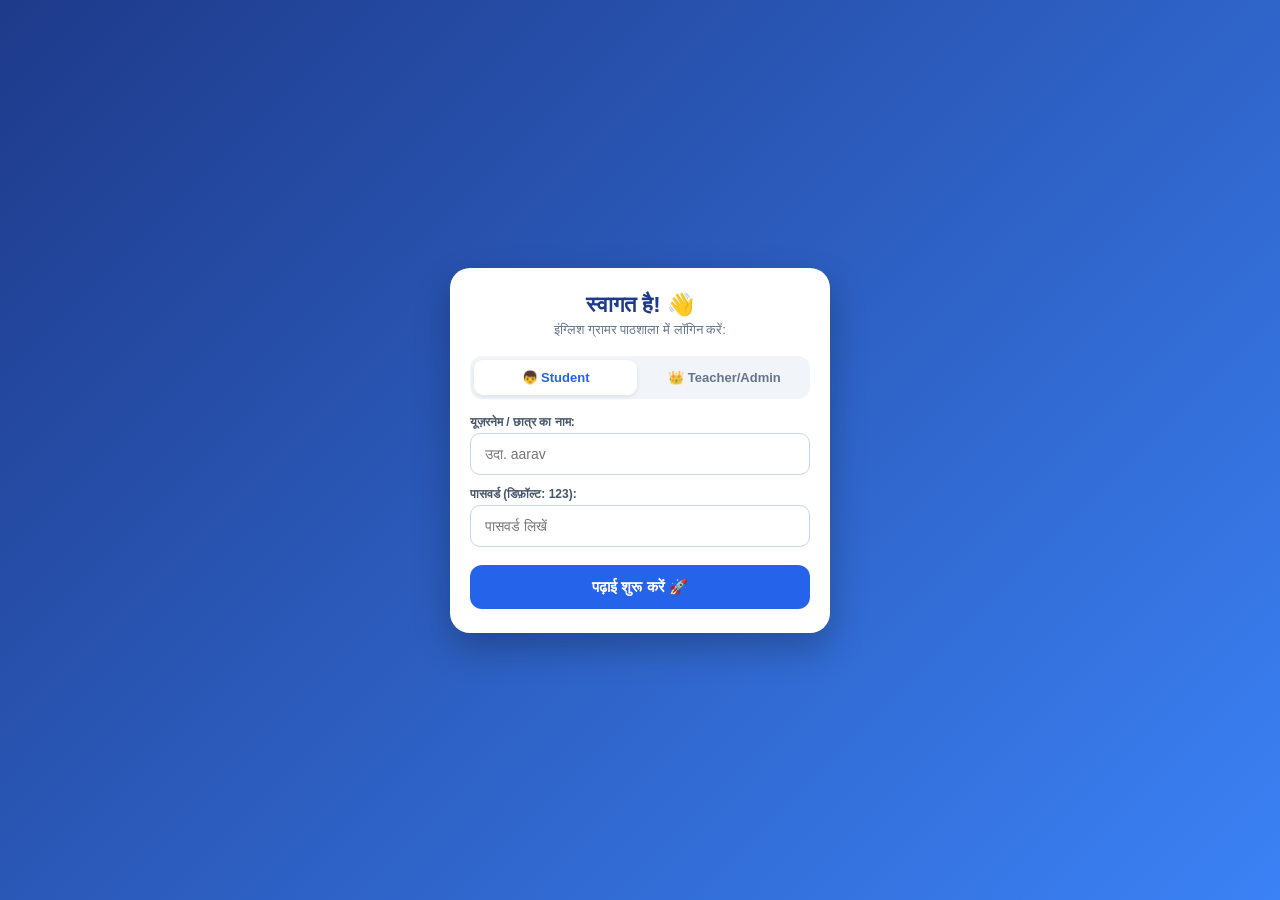
==== index.html @ 5d6d492b "Arham App" ====
<!DOCTYPE html>
<html lang="hi">
<head>
<meta charset="UTF-8">
<meta name="viewport" content="width=device-width, initial-scale=1.0, maximum-scale=1.0, user-scalable=no">
<title>Kids English Grammar Learning App</title>
<style>
  :root {
    --primary: #2563EB;
    --primary-light: #EFF6FF;
    --accent: #F59E0B;
    --success: #10B981;
    --danger: #EF4444;
    --purple: #7C3AED;
    --bg: #F8FAFC;
    --card: #FFFFFF;
    --text: #0F172A;
    --text-muted: #64748B;
  }

  * {
    box-sizing: border-box;
    margin: 0;
    padding: 0;
    -webkit-tap-highlight-color: transparent;
    font-family: -apple-system, BlinkMacSystemFont, "Segoe UI", Roboto, "Helvetica Neue", Arial, sans-serif;
  }

  body {
    background: var(--bg);
    color: var(--text);
    min-height: 100vh;
  }

  /* FULL-SCREEN ISOLATED LOGIN VIEW */
  #login-screen {
    position: fixed;
    top: 0; left: 0; width: 100%; height: 100%;
    background: linear-gradient(135deg, #1E3A8A, #3B82F6);
    display: flex;
    align-items: center;
    justify-content: center;
    padding: 16px;
    z-index: 9999;
  }
  .login-card {
    background: #FFFFFF;
    width: 100%;
    max-width: 380px;
    border-radius: 20px;
    padding: 24px 20px;
    box-shadow: 0 15px 35px rgba(0,0,0,0.25);
    text-align: center;
  }
  .login-card h2 { font-size: 22px; color: #1E3A8A; margin-bottom: 4px; font-weight: 800; }
  .login-card p { font-size: 13px; color: var(--text-muted); margin-bottom: 18px; }

  .role-toggle {
    display: flex;
    gap: 6px;
    background: #F1F5F9;
    padding: 4px;
    border-radius: 12px;
    margin-bottom: 16px;
  }
  .role-btn {
    flex: 1;
    border: none;
    padding: 10px;
    border-radius: 9px;
    font-weight: 700;
    font-size: 13px;
    cursor: pointer;
    background: transparent;
    color: #64748B;
  }
  .role-btn.active {
    background: #FFFFFF;
    color: var(--primary);
    box-shadow: 0 2px 5px rgba(0,0,0,0.08);
  }

  .field-group { text-align: left; margin-bottom: 12px; }
  .field-group label { font-size: 12px; font-weight: 700; color: #475569; display: block; margin-bottom: 4px; }
  .field-input {
    width: 100%;
    padding: 12px 14px;
    border: 1.5px solid #CBD5E1;
    border-radius: 10px;
    font-size: 14px;
    outline: none;
  }
  .field-input:focus { border-color: var(--primary); }

  .btn-submit-login {
    width: 100%;
    padding: 13px;
    border: none;
    background: var(--primary);
    color: white;
    font-weight: 800;
    font-size: 15px;
    border-radius: 12px;
    cursor: pointer;
    margin-top: 6px;
  }

  /* MAIN APP CONTENT (Hidden Until Authenticated) */
  #main-app {
    display: none;
    padding: 12px;
    padding-bottom: 90px;
  }

  .container { max-width: 600px; margin: 0 auto; }

  /* Top User Bar */
  .user-bar {
    display: flex;
    justify-content: space-between;
    align-items: center;
    background: #FFFFFF;
    padding: 10px 14px;
    border-radius: 14px;
    margin-bottom: 12px;
    box-shadow: 0 1px 4px rgba(0,0,0,0.05);
  }
  .user-badge {
    padding: 4px 10px;
    border-radius: 20px;
    font-size: 12px;
    font-weight: 800;
  }
  .badge-student { background: #E0E7FF; color: #3730A3; }
  .badge-admin { background: #FEF3C7; color: #92400E; }
  .btn-logout {
    background: #FEE2E2;
    color: #991B1B;
    border: none;
    padding: 6px 12px;
    border-radius: 8px;
    font-size: 12px;
    font-weight: 700;
    cursor: pointer;
  }

  header {
    text-align: center;
    padding: 14px 10px;
    background: #FFFFFF;
    border-radius: 16px;
    box-shadow: 0 2px 8px rgba(0,0,0,0.04);
    margin-bottom: 12px;
  }
  header h1 { font-size: 20px; color: #1E3A8A; font-weight: 800; }
  header p { font-size: 13px; color: var(--text-muted); margin-top: 3px; }

  #status-bar {
    background: #DCFCE7;
    color: #166534;
    border: 1px solid #86EFAC;
    padding: 10px 14px;
    border-radius: 12px;
    font-size: 13px;
    text-align: center;
    font-weight: 700;
    margin-bottom: 12px;
  }

  /* Admin Exclusive Management Box */
  #admin-panel {
    display: none;
    background: #EDE9FE;
    border: 2px dashed #8B5CF6;
    border-radius: 14px;
    padding: 14px;
    margin-bottom: 15px;
  }
  .admin-title { font-size: 13px; font-weight: 800; color: #5B21B6; margin-bottom: 8px; }
  .admin-actions { display: flex; gap: 8px; flex-wrap: wrap; margin-bottom: 12px; }
  .btn-sync {
    background: var(--purple);
    color: white;
    border: none;
    border-radius: 10px;
    padding: 8px 12px;
    font-size: 12px;
    font-weight: 700;
    cursor: pointer;
  }
  .add-student-box {
    background: #FFFFFF;
    padding: 10px;
    border-radius: 10px;
    display: flex;
    gap: 6px;
  }
  .add-student-box input {
    flex: 1;
    padding: 8px;
    border: 1px solid #CBD5E1;
    border-radius: 8px;
    font-size: 13px;
  }
  .add-student-box button {
    background: var(--success);
    color: white;
    border: none;
    padding: 8px 12px;
    border-radius: 8px;
    font-weight: 700;
    font-size: 12px;
    cursor: pointer;
  }

  /* Category Slider Tabs */
  .tabs-wrapper {
    overflow-x: auto;
    white-space: nowrap;
    margin-bottom: 14px;
    padding-bottom: 4px;
    -webkit-overflow-scrolling: touch;
    scrollbar-width: none;
  }
  .tabs-wrapper::-webkit-scrollbar { display: none; }
  .tabs { display: inline-flex; gap: 8px; }
  .tab-btn {
    background: #E2E8F0;
    border: none;
    padding: 10px 18px;
    border-radius: 25px;
    font-size: 13px;
    font-weight: 700;
    color: #475569;
    cursor: pointer;
  }
  .tab-btn.active {
    background: var(--primary);
    color: #FFFFFF;
    box-shadow: 0 3px 8px rgba(37,99,235,0.25);
  }

  .content-section { display: none; }
  .content-section.active { display: block; }

  /* Question Cards */
  .card {
    background: var(--card);
    border-radius: 16px;
    padding: 16px;
    margin-bottom: 14px;
    box-shadow: 0 2px 8px rgba(0,0,0,0.04);
    border: 1px solid #E2E8F0;
    border-left: 6px solid var(--primary);
  }
  .card.concept { border-left-color: var(--accent); }
  .card.magic { border-left-color: var(--success); }

  .q-badge {
    display: inline-block;
    font-size: 11px;
    font-weight: 800;
    text-transform: uppercase;
    color: var(--primary);
    background: var(--primary-light);
    padding: 3px 8px;
    border-radius: 6px;
    margin-bottom: 8px;
  }
  .sentence {
    font-size: 17px;
    font-weight: 700;
    color: #0F172A;
    line-height: 1.4;
    margin-bottom: 6px;
  }
  .hindi-meaning {
    font-size: 14px;
    color: #059669;
    font-weight: 700;
    background: #ECFDF5;
    padding: 6px 10px;
    border-radius: 8px;
    margin-bottom: 12px;
    display: inline-block;
    width: 100%;
  }

  /* Big Touch Option Buttons */
  .opts {
    display: grid;
    grid-template-columns: repeat(auto-fit, minmax(110px, 1fr));
    gap: 8px;
    margin-bottom: 14px;
  }
  .opt-btn {
    border: 2px solid #CBD5E1;
    background: #F8FAFC;
    padding: 12px 10px;
    border-radius: 12px;
    font-weight: 700;
    font-size: 14px;
    color: #1E293B;
    text-align: center;
    cursor: pointer;
  }
  .opt-btn.correct { background: var(--success) !important; color: white !important; border-color: var(--success) !important; }
  .opt-btn.wrong { background: var(--danger) !important; color: white !important; border-color: var(--danger) !important; }

  /* Audio Action Buttons */
  .action-row {
    display: flex;
    flex-wrap: wrap;
    gap: 8px;
    align-items: center;
  }
  .btn-touch {
    flex: 1 1 calc(50% - 4px);
    border: none;
    padding: 12px 10px;
    border-radius: 12px;
    font-size: 13px;
    font-weight: 700;
    display: flex;
    align-items: center;
    justify-content: center;
    gap: 6px;
    cursor: pointer;
  }
  .btn-ai { background: #EEF2FF; color: #3730A3; }
  .btn-parent {
    background: #FAF5FF;
    color: #6B21A8;
    border: 1.5px solid #D8B4FE;
    display: none;
  }
  .btn-why {
    background: #FFFBEB;
    color: #92400E;
    border: 1px solid #FDE68A;
    flex-basis: 100%;
  }

  /* Admin-Only Record Buttons */
  .btn-rec {
    display: none;
    background: #FEE2E2;
    color: #991B1B;
    border: 1px solid #FCA5A5;
    flex-basis: 100%;
    padding: 10px;
    margin-top: 6px;
    border-radius: 10px;
    font-weight: 700;
    font-size: 12px;
    cursor: pointer;
  }
  .btn-rec.recording { background: #DC2626; color: white; animation: pulse 1s infinite; }

  @keyframes pulse {
    0% { transform: scale(1); }
    50% { transform: scale(1.02); }
    100% { transform: scale(1); }
  }

  .explain-box {
    display: none;
    background: #FFFBEB;
    border: 1px solid #FCD34D;
    padding: 12px;
    border-radius: 10px;
    font-size: 13px;
    color: #78350F;
    margin-top: 10px;
    line-height: 1.5;
  }
</style>
</head>
<body onclick="unlockAudioOnce()">

<!-- 1. FULLY ISOLATED LOGIN VIEW -->
<div id="login-screen">
  <div class="login-card">
    <h2>स्वागत है! 👋</h2>
    <p>इंग्लिश ग्रामर पाठशाला में लॉगिन करें:</p>

    <div class="role-toggle">
      <button class="role-btn active" id="tab-student" onclick="setLoginTab('student')">👦 Student</button>
      <button class="role-btn" id="tab-admin" onclick="setLoginTab('admin')">👑 Teacher/Admin</button>
    </div>

    <!-- Student Login -->
    <div id="student-login-box">
      <div class="field-group">
        <label>यूज़रनेम / छात्र का नाम:</label>
        <input type="text" id="stu-username" class="field-input" placeholder="उदा. aarav">
      </div>
      <div class="field-group">
        <label>पासवर्ड (डिफ़ॉल्ट: 123):</label>
        <input type="password" id="stu-pass" class="field-input" placeholder="पासवर्ड लिखें">
      </div>
      <button class="btn-submit-login" onclick="loginStudent()">पढ़ाई शुरू करें 🚀</button>
    </div>

    <!-- Admin Login -->
    <div id="admin-login-box" style="display:none;">
      <div class="field-group">
        <label>Admin Security PIN:</label>
        <input type="password" id="admin-pin" class="field-input" placeholder="PIN दर्ज करें (डिफ़ॉल्ट: 1234)">
      </div>
      <button class="btn-submit-login" style="background:var(--purple);" onclick="loginAdmin()">Admin Login 🔓</button>
    </div>
  </div>
</div>

<!-- 2. MAIN APP CONTENT -->
<div id="main-app">
  <div class="container">

    <div class="user-bar">
      <div>
        <span id="role-badge" class="user-badge badge-student">Student</span>
        <span id="display-username" style="font-weight:700;margin-left:6px;">आरव</span>
      </div>
      <button class="btn-logout" onclick="logout()">🚪 Logout</button>
    </div>

    <header>
      <h1>🎓 इंग्लिश ग्रामर पाठशाला 🎓</h1>
      <p>सुनो, समझो और खेल-खेल में सीखो!</p>
    </header>

    <div id="status-bar">🔊 आवाज़ रेडी है! किसी भी बटन पर टैप करें।</div>

    <!-- Admin Tools (Hidden from Students) -->
    <div id="admin-panel">
      <div class="admin-title">⚙️ Admin Controls (वॉइस और छात्र मैनेजमेंट)</div>
      <div class="admin-actions">
        <button class="btn-sync" onclick="exportVoices()">📥 Download All Voices</button>
        <button class="btn-sync" onclick="document.getElementById('file-input').click()">📤 Upload Voices File</button>
        <input type="file" id="file-input" style="display:none" accept=".json" onchange="importVoices(event)">
      </div>
      <div style="font-size:12px;font-weight:700;color:#5B21B6;margin-bottom:6px;">➕ नया छात्र जोड़ें (Default Password: 123):</div>
      <div class="add-student-box">
        <input type="text" id="new-stu-name" placeholder="छात्र का नाम लिखें">
        <button onclick="addNewStudent()">Add Student</button>
      </div>
    </div>

    <!-- Slider Tabs -->
    <div class="tabs-wrapper">
      <div class="tabs">
        <button class="tab-btn active" onclick="openTab(0)">🌟 Understanding</button>
        <button class="tab-btn" onclick="openTab(1)">Exercise A</button>
        <button class="tab-btn" onclick="openTab(2)">Exercise B</button>
        <button class="tab-btn" onclick="openTab(3)">Exercise C</button>
        <button class="tab-btn" onclick="openTab(4)">Exercise D</button>
      </div>
    </div>

    <!-- UNDERSTANDING TAB -->
    <div id="tab-0" class="content-section active">
      <div class="card concept" id="card-und_verb">
        <div class="q-badge">नियम 1</div>
        <div class="sentence">Verb (क्रिया) क्या होता है?</div>
        <div class="hindi-meaning">👉 काम वाले शब्द = Verb</div>
        <p style="font-size:14px;color:#334155;line-height:1.5;margin-bottom:12px;">
          Verb का मतलब होता है कोई भी <b>काम</b>! जैसे खेलना (Play), खाना (Eat), सोना (Sleep), नाचना (Dance)। जब भी कोई वाक्य आए, तो पूछो: <i>यहाँ क्या काम हो रहा है?</i> वही Verb है।
        </p>
        <div class="action-row">
          <button class="btn-touch btn-ai" onclick="sayText('Verb का मतलब होता है कोई भी काम! जैसे खेलना, खाना, सोना, नाचना। जब भी कोई वाक्य आए तो पूछो यहाँ क्या काम हो रहा है, वही Verb है!')">🔊 AI आवाज़ सुनो</button>
          <button class="btn-touch btn-parent" id="play-und_verb" onclick="playCustomAudio('und_verb')">▶️ माता-पिता की आवाज़</button>
          <button class="btn-rec" onclick="toggleRecord('und_verb', this)">🔴 Record अपनी आवाज़</button>
        </div>
      </div>

      <div class="card concept" id="card-und_tense">
        <div class="q-badge">नियम 2</div>
        <div class="sentence">Tense (समय की 3 घड़ियाँ)</div>
        <div class="hindi-meaning">👉 Past, Future, Present</div>
        <p style="font-size:14px;color:#334155;line-height:1.5;margin-bottom:12px;">
          <b>1. Past:</b> जो काम खत्म हो चुका।<br>
          <b>2. Future:</b> जो काम हम आगे करेंगे।<br>
          <b>3. Present:</b> जो काम हम आज या रोज़ करते हैं।
        </p>
        <div class="action-row">
          <button class="btn-touch btn-ai" onclick="sayText('दिनभर हम जो भी काम करते हैं वह तीन समय में होता है। पहला पास्ट जो हो चुका, दूसरा फ्यूचर जो आगे होगा, और तीसरा प्रेजेंट जो आज हो रहा है!')">🔊 AI आवाज़ सुनो</button>
          <button class="btn-touch btn-parent" id="play-und_tense" onclick="playCustomAudio('und_tense')">▶️ माता-पिता की आवाज़</button>
          <button class="btn-rec" onclick="toggleRecord('und_tense', this)">🔴 Record अपनी आवाज़</button>
        </div>
      </div>

      <div class="card magic" id="card-und_magic">
        <div class="q-badge" style="background:#D1FAE5;color:#047857;">जादुई फॉर्मूला</div>
        <div class="sentence">⭐ 99% वाला जादुई नियम</div>
        <div class="hindi-meaning">👉 परीक्षा में पहचानने का सीक्रेट</div>
        <p style="font-size:14px;color:#334155;line-height:1.5;margin-bottom:12px;">
          👉 <b>Will दिखा?</b> तो पक्का <b>Future</b> है!<br>
          👉 <b>-ed दिखा?</b> तो पक्का <b>Past</b> है!<br>
          👉 <b>Will भी नहीं, -ed भी नहीं?</b> तो <b>99% Present</b> है!
        </p>
        <div class="action-row">
          <button class="btn-touch btn-ai" onclick="sayText('जादुई फॉर्मूला याद रखो। अगर वाक्य में विल दिखा तो फ्यूचर, ई डी दिखा तो पास्ट, और दोनों नहीं दिखे तो निन्यानवे परसेंट प्रेजेंट टेंस!')">🔊 AI आवाज़ सुनो</button>
          <button class="btn-touch btn-parent" id="play-und_magic" onclick="playCustomAudio('und_magic')">▶️ माता-पिता की आवाज़</button>
          <button class="btn-rec" onclick="toggleRecord('und_magic', this)">🔴 Record अपनी आवाज़</button>
        </div>
      </div>
    </div>

    <!-- EXERCISE A -->
    <div id="tab-1" class="content-section">
      <!-- Q1 -->
      <div class="card" id="card-a1" data-ans="P" data-exp="यहाँ काम boiled है। इसमें -ed लगा है, यानी दूध पहले ही उबलकर गिर गया। इसलिए यह Past Tense है।" data-spoken="द मिल्क बॉइल्ड ओवर। मतलब दूध उबलकर बाहर गिर गया।">
        <div class="q-badge">Question 1</div>
        <div class="sentence">1. The milk boiled over.</div>
        <div class="hindi-meaning">👉 हिंदी: दूध उबलकर बर्तन से बाहर गिर गया।</div>
        <div class="opts">
          <button class="opt-btn" onclick="check(this, 'Pr')">Pr</button>
          <button class="opt-btn" onclick="check(this, 'P')">P (Past)</button>
          <button class="opt-btn" onclick="check(this, 'F')">F (Future)</button>
        </div>
        <div class="action-row">
          <button class="btn-touch btn-ai" onclick="playVoice(this)">🔊 AI आवाज़</button>
          <button class="btn-touch btn-parent" id="play-a1" onclick="playCustomAudio('a1')">▶️ आवाज़ सुनो</button>
          <button class="btn-touch btn-why" onclick="toggleExp(this)">💡 Understand (कारण)</button>
          <button class="btn-rec" onclick="toggleRecord('a1', this)">🔴 Record अपनी आवाज़</button>
        </div>
        <div class="explain-box"></div>
      </div>

      <!-- Q2 -->
      <div class="card" id="card-a2" data-ans="F" data-exp="यहाँ will make लगा है। जहाँ will होता है वह हमेशा Future Tense होता है।" data-spoken="दे विल मेक अ ब्रिज हियर। मतलब वे यहाँ एक पुल बनाएंगे।">
        <div class="q-badge">Question 2</div>
        <div class="sentence">2. They will make a bridge here.</div>
        <div class="hindi-meaning">👉 हिंदी: वे यहाँ एक नया पुल बनाएंगे।</div>
        <div class="opts">
          <button class="opt-btn" onclick="check(this, 'Pr')">Pr</button>
          <button class="opt-btn" onclick="check(this, 'P')">P (Past)</button>
          <button class="opt-btn" onclick="check(this, 'F')">F (Future)</button>
        </div>
        <div class="action-row">
          <button class="btn-touch btn-ai" onclick="playVoice(this)">🔊 AI आवाज़</button>
          <button class="btn-touch btn-parent" id="play-a2" onclick="playCustomAudio('a2')">▶️ आवाज़ सुनो</button>
          <button class="btn-touch btn-why" onclick="toggleExp(this)">💡 Understand</button>
          <button class="btn-rec" onclick="toggleRecord('a2', this)">🔴 Record अपनी आवाज़</button>
        </div>
        <div class="explain-box"></div>
      </div>

      <!-- Q3 -->
      <div class="card" id="card-a3" data-ans="Pr" data-exp="यहाँ काम है watch। इसमें न तो will है और न ही -ed, इसलिए यह Present Tense है।" data-spoken="आई वॉच टेलीविज़न ओनली ऑन वीकेंड्स। मतलब मैं केवल शनिवार-रविवार को टीवी देखता हूँ।">
        <div class="q-badge">Question 3</div>
        <div class="sentence">3. I watch television only on weekends.</div>
        <div class="hindi-meaning">👉 हिंदी: मैं सिर्फ शनिवार और रविवार को टीवी देखता हूँ।</div>
        <div class="opts">
          <button class="opt-btn" onclick="check(this, 'Pr')">Pr (Present)</button>
          <button class="opt-btn" onclick="check(this, 'P')">P</button>
          <button class="opt-btn" onclick="check(this, 'F')">F</button>
        </div>
        <div class="action-row">
          <button class="btn-touch btn-ai" onclick="playVoice(this)">🔊 AI आवाज़</button>
          <button class="btn-touch btn-parent" id="play-a3" onclick="playCustomAudio('a3')">▶️ आवाज़ सुनो</button>
          <button class="btn-touch btn-why" onclick="toggleExp(this)">💡 Understand</button>
          <button class="btn-rec" onclick="toggleRecord('a3', this)">🔴 Record अपनी आवाज़</button>
        </div>
        <div class="explain-box"></div>
      </div>

      <!-- Q4 -->
      <div class="card" id="card-a4" data-ans="F" data-exp="यहाँ will visit लगा है। will का मतलब हमेशा Future Tense होता है।" data-spoken="माय ग्रैंडमदर विल विज़िट अस इन जनवरी। दादी जनवरी में मिलने आएँगी।">
        <div class="q-badge">Question 4</div>
        <div class="sentence">4. My grandmother will visit us in January.</div>
        <div class="hindi-meaning">👉 हिंदी: मेरी दादी जनवरी के महीने में हमसे मिलने आएँगी।</div>
        <div class="opts">
          <button class="opt-btn" onclick="check(this, 'Pr')">Pr</button>
          <button class="opt-btn" onclick="check(this, 'P')">P</button>
          <button class="opt-btn" onclick="check(this, 'F')">F (Future)</button>
        </div>
        <div class="action-row">
          <button class="btn-touch btn-ai" onclick="playVoice(this)">🔊 AI आवाज़</button>
          <button class="btn-touch btn-parent" id="play-a4" onclick="playCustomAudio('a4')">▶️ आवाज़ सुनो</button>
          <button class="btn-touch btn-why" onclick="toggleExp(this)">💡 Understand</button>
          <button class="btn-rec" onclick="toggleRecord('a4', this)">🔴 Record अपनी आवाज़</button>
        </div>
        <div class="explain-box"></div>
      </div>

      <!-- Q5 -->
      <div class="card" id="card-a5" data-ans="P" data-exp="started में -ed लगा है और पिछले साल की बात है। Past Tense!" data-spoken="आई स्टार्टेड माय डांस प्रैक्टिस लास्ट ईयर।">
        <div class="q-badge">Question 5</div>
        <div class="sentence">5. I started my dance practice last year.</div>
        <div class="hindi-meaning">👉 हिंदी: मैंने पिछले साल डांस की प्रैक्टिस शुरू की थी।</div>
        <div class="opts">
          <button class="opt-btn" onclick="check(this, 'Pr')">Pr</button>
          <button class="opt-btn" onclick="check(this, 'P')">P (Past)</button>
          <button class="opt-btn" onclick="check(this, 'F')">F</button>
        </div>
        <div class="action-row">
          <button class="btn-touch btn-ai" onclick="playVoice(this)">🔊 AI आवाज़</button>
          <button class="btn-touch btn-parent" id="play-a5" onclick="playCustomAudio('a5')">▶️ आवाज़ सुनो</button>
          <button class="btn-touch btn-why" onclick="toggleExp(this)">💡 Understand</button>
          <button class="btn-rec" onclick="toggleRecord('a5', this)">🔴 Record अपनी आवाज़</button>
        </div>
        <div class="explain-box"></div>
      </div>

      <!-- Q6 -->
      <div class="card" id="card-a6" data-ans="P" data-exp="called में -ed लगा है। काम पहले ही हो चुका है।" data-spoken="टॉम सॉयर कॉल्ड ऑल हिज़ फ्रेंड्स। टॉम ने दोस्तों को बुलाया।">
        <div class="q-badge">Question 6</div>
        <div class="sentence">6. Tom Sawyer called all his friends.</div>
        <div class="hindi-meaning">👉 हिंदी: टॉम सॉयर ने अपने सभी दोस्तों को आवाज़ देकर बुलाया।</div>
        <div class="opts">
          <button class="opt-btn" onclick="check(this, 'Pr')">Pr</button>
          <button class="opt-btn" onclick="check(this, 'P')">P (Past)</button>
          <button class="opt-btn" onclick="check(this, 'F')">F</button>
        </div>
        <div class="action-row">
          <button class="btn-touch btn-ai" onclick="playVoice(this)">🔊 AI आवाज़</button>
          <button class="btn-touch btn-parent" id="play-a6" onclick="playCustomAudio('a6')">▶️ आवाज़ सुनो</button>
          <button class="btn-touch btn-why" onclick="toggleExp(this)">💡 Understand</button>
          <button class="btn-rec" onclick="toggleRecord('a6', this)">🔴 Record अपनी आवाज़</button>
        </div>
        <div class="explain-box"></div>
      </div>

      <!-- Q7 -->
      <div class="card" id="card-a7" data-ans="P" data-exp="freeze का Past रूप froze होता है। नदी पहले जमी थी।" data-spoken="द रिवर फ़्रोज़ इन विंटर। सर्दियों में नदी जम गई।">
        <div class="q-badge">Question 7</div>
        <div class="sentence">7. The river froze in winter.</div>
        <div class="hindi-meaning">👉 हिंदी: सर्दियों के मौसम में नदी का पानी बर्फ बनकर जम गया।</div>
        <div class="opts">
          <button class="opt-btn" onclick="check(this, 'Pr')">Pr</button>
          <button class="opt-btn" onclick="check(this, 'P')">P (Past)</button>
          <button class="opt-btn" onclick="check(this, 'F')">F</button>
        </div>
        <div class="action-row">
          <button class="btn-touch btn-ai" onclick="playVoice(this)">🔊 AI आवाज़</button>
          <button class="btn-touch btn-parent" id="play-a7" onclick="playCustomAudio('a7')">▶️ आवाज़ सुनो</button>
          <button class="btn-touch btn-why" onclick="toggleExp(this)">💡 Understand</button>
          <button class="btn-rec" onclick="toggleRecord('a7', this)">🔴 Record अपनी आवाज़</button>
        </div>
        <div class="explain-box"></div>
      </div>

      <!-- Q8 -->
      <div class="card" id="card-a8" data-ans="P" data-exp="arrived में -d लगा है और कल की बात है। Past Tense!" data-spoken="द पैकेज अराइव्ड यस्टरडे। पार्सल कल ही आ गया था।">
        <div class="q-badge">Question 8</div>
        <div class="sentence">8. The package arrived yesterday.</div>
        <div class="hindi-meaning">👉 हिंदी: वह पार्सल कल ही हमारे घर पहुँच गया था।</div>
        <div class="opts">
          <button class="opt-btn" onclick="check(this, 'Pr')">Pr</button>
          <button class="opt-btn" onclick="check(this, 'P')">P (Past)</button>
          <button class="opt-btn" onclick="check(this, 'F')">F</button>
        </div>
        <div class="action-row">
          <button class="btn-touch btn-ai" onclick="playVoice(this)">🔊 AI आवाज़</button>
          <button class="btn-touch btn-parent" id="play-a8" onclick="playCustomAudio('a8')">▶️ आवाज़ सुनो</button>
          <button class="btn-touch btn-why" onclick="toggleExp(this)">💡 Understand</button>
          <button class="btn-rec" onclick="toggleRecord('a8', this)">🔴 Record अपनी आवाज़</button>
        </div>
        <div class="explain-box"></div>
      </div>

      <!-- Q9 -->
      <div class="card" id="card-a9" data-ans="Pr" data-exp="revolves में न will है न -ed। यह बात हमेशा सच रहती है।" data-spoken="द अर्थ रिवॉल्व्स अराउंड द सन। पृथ्वी सूरज के चारों ओर घूमती है।">
        <div class="q-badge">Question 9</div>
        <div class="sentence">9. The Earth revolves around the Sun.</div>
        <div class="hindi-meaning">👉 हिंदी: पृथ्वी सूरज के चारों तरफ गोल-गोल चक्कर लगाती है।</div>
        <div class="opts">
          <button class="opt-btn" onclick="check(this, 'Pr')">Pr (Present)</button>
          <button class="opt-btn" onclick="check(this, 'P')">P</button>
          <button class="opt-btn" onclick="check(this, 'F')">F</button>
        </div>
        <div class="action-row">
          <button class="btn-touch btn-ai" onclick="playVoice(this)">🔊 AI आवाज़</button>
          <button class="btn-touch btn-parent" id="play-a9" onclick="playCustomAudio('a9')">▶️ आवाज़ सुनो</button>
          <button class="btn-touch btn-why" onclick="toggleExp(this)">💡 Understand</button>
          <button class="btn-rec" onclick="toggleRecord('a9', this)">🔴 Record अपनी आवाज़</button>
        </div>
        <div class="explain-box"></div>
      </div>

      <!-- Q10 -->
      <div class="card" id="card-a10" data-ans="Pr" data-exp="feel में न will है न -ed, शाम को भूख लगना आदत है।" data-spoken="आई फील वेरी हंग्री इन द ईवनिंग। मुझे शाम को बहुत भूख लगती है।">
        <div class="q-badge">Question 10</div>
        <div class="sentence">10. I feel very hungry in the evening.</div>
        <div class="hindi-meaning">👉 हिंदी: मुझे शाम के समय बहुत ज़ोरों की भूख लगती है।</div>
        <div class="opts">
          <button class="opt-btn" onclick="check(this, 'Pr')">Pr (Present)</button>
          <button class="opt-btn" onclick="check(this, 'P')">P</button>
          <button class="opt-btn" onclick="check(this, 'F')">F</button>
        </div>
        <div class="action-row">
          <button class="btn-touch btn-ai" onclick="playVoice(this)">🔊 AI आवाज़</button>
          <button class="btn-touch btn-parent" id="play-a10" onclick="playCustomAudio('a10')">▶️ आवाज़ सुनो</button>
          <button class="btn-touch btn-why" onclick="toggleExp(this)">💡 Understand</button>
          <button class="btn-rec" onclick="toggleRecord('a10', this)">🔴 Record अपनी आवाज़</button>
        </div>
        <div class="explain-box"></div>
      </div>
    </div>

    <!-- EXERCISE B -->
    <div id="tab-2" class="content-section">
      <div class="card" id="card-b1" data-ans="brushed" data-exp="brush का Past Form 'brushed' होता है।" data-spoken="शिया ब्रश्ड हर टीथ एट नाइट। शिया ने रात को ब्रश किया।">
        <div class="q-badge">Question 1</div>
        <div class="sentence">1. Shia _______ (brush) her teeth at night.</div>
        <div class="hindi-meaning">👉 हिंदी: शिया ने रात को सोने से पहले अपने दाँत ब्रश किए।</div>
        <div class="opts">
          <button class="opt-btn" onclick="check(this, 'brushed')">brushed</button>
          <button class="opt-btn" onclick="check(this, 'brushing')">brushing</button>
        </div>
        <div class="action-row">
          <button class="btn-touch btn-ai" onclick="playVoice(this)">🔊 AI आवाज़</button>
          <button class="btn-touch btn-parent" id="play-b1" onclick="playCustomAudio('b1')">▶️ आवाज़ सुनो</button>
          <button class="btn-touch btn-why" onclick="toggleExp(this)">💡 Understand</button>
          <button class="btn-rec" onclick="toggleRecord('b1', this)">🔴 Record अपनी आवाज़</button>
        </div>
        <div class="explain-box"></div>
      </div>

      <div class="card" id="card-b2" data-ans="played" data-exp="play में -ed लगाने से 'played' बनता है।" data-spoken="दीज़ म्यूज़िशियंस प्लेड रॉक म्यूज़िक।">
        <div class="q-badge">Question 2</div>
        <div class="sentence">2. These musicians _______ (play) rock music.</div>
        <div class="hindi-meaning">👉 हिंदी: इन संगीतकारों ने स्टेज पर रॉक संगीत बजाया।</div>
        <div class="opts">
          <button class="opt-btn" onclick="check(this, 'played')">played</button>
          <button class="opt-btn" onclick="check(this, 'playes')">playes</button>
        </div>
        <div class="action-row">
          <button class="btn-touch btn-ai" onclick="playVoice(this)">🔊 AI आवाज़</button>
          <button class="btn-touch btn-parent" id="play-b2" onclick="playCustomAudio('b2')">▶️ आवाज़ सुनो</button>
          <button class="btn-touch btn-why" onclick="toggleExp(this)">💡 Understand</button>
          <button class="btn-rec" onclick="toggleRecord('b2', this)">🔴 Record अपनी आवाज़</button>
        </div>
        <div class="explain-box"></div>
      </div>

      <div class="card" id="card-b3" data-ans="landed" data-exp="land में -ed लगाने से 'landed' बनता है।" data-spoken="दी एस्ट्रोनॉट्स लैंडेड ऑन द मून।">
        <div class="q-badge">Question 3</div>
        <div class="sentence">3. The astronauts _______ (land) on the moon.</div>
        <div class="hindi-meaning">👉 हिंदी: वे अंतरिक्ष यात्री चाँद की ज़मीन पर सुरक्षित उतरे।</div>
        <div class="opts">
          <button class="opt-btn" onclick="check(this, 'landed')">landed</button>
          <button class="opt-btn" onclick="check(this, 'landing')">landing</button>
        </div>
        <div class="action-row">
          <button class="btn-touch btn-ai" onclick="playVoice(this)">🔊 AI आवाज़</button>
          <button class="btn-touch btn-parent" id="play-b3" onclick="playCustomAudio('b3')">▶️ आवाज़ सुनो</button>
          <button class="btn-touch btn-why" onclick="toggleExp(this)">💡 Understand</button>
          <button class="btn-rec" onclick="toggleRecord('b3', this)">🔴 Record अपनी आवाज़</button>
        </div>
        <div class="explain-box"></div>
      </div>

      <div class="card" id="card-b4" data-ans="sang" data-exp="sing का Past हमेशा sang होता है।" data-spoken="द लिटिल गर्ल सैंग हैप्पी सॉन्ग्स।">
        <div class="q-badge">Question 4</div>
        <div class="sentence">4. The little girl _______ (sing) happy songs.</div>
        <div class="hindi-meaning">👉 हिंदी: उस छोटी बच्ची ने खुशी भरे प्यारे-प्यारे गाने गाए।</div>
        <div class="opts">
          <button class="opt-btn" onclick="check(this, 'singed')">singed</button>
          <button class="opt-btn" onclick="check(this, 'sang')">sang</button>
        </div>
        <div class="action-row">
          <button class="btn-touch btn-ai" onclick="playVoice(this)">🔊 AI आवाज़</button>
          <button class="btn-touch btn-parent" id="play-b4" onclick="playCustomAudio('b4')">▶️ आवाज़ सुनो</button>
          <button class="btn-touch btn-why" onclick="toggleExp(this)">💡 Understand</button>
          <button class="btn-rec" onclick="toggleRecord('b4', this)">🔴 Record अपनी आवाज़</button>
        </div>
        <div class="explain-box"></div>
      </div>

      <div class="card" id="card-b5" data-ans="was" data-exp="I के साथ be का Past हमेशा was होता है।" data-spoken="आई वॉज़ पोलाइट टू एवरीवन।">
        <div class="q-badge">Question 5</div>
        <div class="sentence">5. I _______ (be) polite to everyone.</div>
        <div class="hindi-meaning">👉 हिंदी: मैं सभी लोगों के साथ बहुत विनम्र और अच्छा था।</div>
        <div class="opts">
          <button class="opt-btn" onclick="check(this, 'was')">was</button>
          <button class="opt-btn" onclick="check(this, 'were')">were</button>
        </div>
        <div class="action-row">
          <button class="btn-touch btn-ai" onclick="playVoice(this)">🔊 AI आवाज़</button>
          <button class="btn-touch btn-parent" id="play-b5" onclick="playCustomAudio('b5')">▶️ आवाज़ सुनो</button>
          <button class="btn-touch btn-why" onclick="toggleExp(this)">💡 Understand</button>
          <button class="btn-rec" onclick="toggleRecord('b5', this)">🔴 Record अपनी आवाज़</button>
        </div>
        <div class="explain-box"></div>
      </div>

      <div class="card" id="card-b6" data-ans="wrote" data-exp="write का Past 'wrote' होता है।" data-spoken="माय फादर रोट स्टोरीज़।">
        <div class="q-badge">Question 6</div>
        <div class="sentence">6. My father _______ (write) stories for children.</div>
        <div class="hindi-meaning">👉 हिंदी: मेरे पिताजी ने छोटे बच्चों के लिए सुंदर कहानियाँ लिखीं।</div>
        <div class="opts">
          <button class="opt-btn" onclick="check(this, 'writed')">writed</button>
          <button class="opt-btn" onclick="check(this, 'wrote')">wrote</button>
        </div>
        <div class="action-row">
          <button class="btn-touch btn-ai" onclick="playVoice(this)">🔊 AI आवाज़</button>
          <button class="btn-touch btn-parent" id="play-b6" onclick="playCustomAudio('b6')">▶️ आवाज़ सुनो</button>
          <button class="btn-touch btn-why" onclick="toggleExp(this)">💡 Understand</button>
          <button class="btn-rec" onclick="toggleRecord('b6', this)">🔴 Record अपनी आवाज़</button>
        </div>
        <div class="explain-box"></div>
      </div>

      <div class="card" id="card-b7" data-ans="studied" data-exp="study में y हटाकर -ied लगकर 'studied' बनता है।" data-spoken="वी स्टडीड फ्रेंच इन स्कूल।">
        <div class="q-badge">Question 7</div>
        <div class="sentence">7. We _______ (study) French in school.</div>
        <div class="hindi-meaning">👉 हिंदी: हमने अपने स्कूल में फ्रेंच भाषा की पढ़ाई की थी।</div>
        <div class="opts">
          <button class="opt-btn" onclick="check(this, 'studyed')">studyed</button>
          <button class="opt-btn" onclick="check(this, 'studied')">studied</button>
        </div>
        <div class="action-row">
          <button class="btn-touch btn-ai" onclick="playVoice(this)">🔊 AI आवाज़</button>
          <button class="btn-touch btn-parent" id="play-b7" onclick="playCustomAudio('b7')">▶️ आवाज़ सुनो</button>
          <button class="btn-touch btn-why" onclick="toggleExp(this)">💡 Understand</button>
          <button class="btn-rec" onclick="toggleRecord('b7', this)">🔴 Record अपनी आवाज़</button>
        </div>
        <div class="explain-box"></div>
      </div>

      <div class="card" id="card-b8" data-ans="met" data-exp="meet का Past रूप 'met' होता है।" data-spoken="द प्रेसिडेंट मेट ऑल द मिनिस्टर्स।">
        <div class="q-badge">Question 8</div>
        <div class="sentence">8. The President _______ (meet) all the ministers.</div>
        <div class="hindi-meaning">👉 हिंदी: राष्ट्रपति ने सभी मंत्रियों से मुलाकात की।</div>
        <div class="opts">
          <button class="opt-btn" onclick="check(this, 'meeted')">meeted</button>
          <button class="opt-btn" onclick="check(this, 'met')">met</button>
        </div>
        <div class="action-row">
          <button class="btn-touch btn-ai" onclick="playVoice(this)">🔊 AI आवाज़</button>
          <button class="btn-touch btn-parent" id="play-b8" onclick="playCustomAudio('b8')">▶️ आवाज़ सुनो</button>
          <button class="btn-touch btn-why" onclick="toggleExp(this)">💡 Understand</button>
          <button class="btn-rec" onclick="toggleRecord('b8', this)">🔴 Record अपनी आवाज़</button>
        </div>
        <div class="explain-box"></div>
      </div>

      <div class="card" id="card-b9" data-ans="dropped" data-exp="drop में डबल 'p' होकर 'dropped' बनता है।" data-spoken="दे ड्रॉप्ड फ़्लायर्स।">
        <div class="q-badge">Question 9</div>
        <div class="sentence">9. They _______ (drop) flyers from the hot-air balloon.</div>
        <div class="hindi-meaning">👉 हिंदी: उन्होंने उड़ते हुए गुब्बारे से नीचे विज्ञापन पर्चे गिराए।</div>
        <div class="opts">
          <button class="opt-btn" onclick="check(this, 'droped')">droped</button>
          <button class="opt-btn" onclick="check(this, 'dropped')">dropped</button>
        </div>
        <div class="action-row">
          <button class="btn-touch btn-ai" onclick="playVoice(this)">🔊 AI आवाज़</button>
          <button class="btn-touch btn-parent" id="play-b9" onclick="playCustomAudio('b9')">▶️ आवाज़ सुनो</button>
          <button class="btn-touch btn-why" onclick="toggleExp(this)">💡 Understand</button>
          <button class="btn-rec" onclick="toggleRecord('b9', this)">🔴 Record अपनी आवाज़</button>
        </div>
        <div class="explain-box"></div>
      </div>

      <div class="card" id="card-b10" data-ans="grew" data-exp="grow का Past रूप 'grew' होता है।" data-spoken="द सैपलिंग्स ग्रू इन टू ट्रीज़।">
        <div class="q-badge">Question 10</div>
        <div class="sentence">10. The saplings _______ (grow) into trees.</div>
        <div class="hindi-meaning">👉 हिंदी: वे छोटे-छोटे पौधे बड़े होकर छायादार पेड़ बन गए।</div>
        <div class="opts">
          <button class="opt-btn" onclick="check(this, 'growed')">growed</button>
          <button class="opt-btn" onclick="check(this, 'grew')">grew</button>
        </div>
        <div class="action-row">
          <button class="btn-touch btn-ai" onclick="playVoice(this)">🔊 AI आवाज़</button>
          <button class="btn-touch btn-parent" id="play-b10" onclick="playCustomAudio('b10')">▶️ आवाज़ सुनो</button>
          <button class="btn-touch btn-why" onclick="toggleExp(this)">💡 Understand</button>
          <button class="btn-rec" onclick="toggleRecord('b10', this)">🔴 Record अपनी आवाज़</button>
        </div>
        <div class="explain-box"></div>
      </div>
    </div>

    <!-- EXERCISE C -->
    <div id="tab-3" class="content-section">
      <div class="card" id="card-c1" data-ans="am running" data-exp="Present Continuous में I के साथ 'am running' लगता है।" data-spoken="आई ऐम रनिंग टू कैच द ट्रेन।">
        <div class="q-badge">Question 1</div>
        <div class="sentence">1. I _______ (run) to catch the train.</div>
        <div class="hindi-meaning">👉 हिंदी: मैं अपनी ट्रेन पकड़ने के लिए तेज़ी से दौड़ रहा हूँ।</div>
        <div class="opts">
          <button class="opt-btn" onclick="check(this, 'am running')">am running</button>
          <button class="opt-btn" onclick="check(this, 'was running')">was running</button>
        </div>
        <div class="action-row">
          <button class="btn-touch btn-ai" onclick="playVoice(this)">🔊 AI आवाज़</button>
          <button class="btn-touch btn-parent" id="play-c1" onclick="playCustomAudio('c1')">▶️ आवाज़ सुनो</button>
          <button class="btn-touch btn-why" onclick="toggleExp(this)">💡 Understand</button>
          <button class="btn-rec" onclick="toggleRecord('c1', this)">🔴 Record</button>
        </div>
        <div class="explain-box"></div>
      </div>

      <div class="card" id="card-c2" data-ans="will be harvesting" data-exp="Future Continuous में 'will be harvesting' होगा।" data-spoken="द फार्मर्स विल बी हार्वेस्टिंग।">
        <div class="q-badge">Question 2</div>
        <div class="sentence">2. The farmers _______ (harvest) the crop in April.</div>
        <div class="hindi-meaning">👉 हिंदी: किसान अप्रैल के महीने में अपनी पकी फसल काट रहे होंगे।</div>
        <div class="opts">
          <button class="opt-btn" onclick="check(this, 'are harvesting')">are harvesting</button>
          <button class="opt-btn" onclick="check(this, 'will be harvesting')">will be harvesting</button>
        </div>
        <div class="action-row">
          <button class="btn-touch btn-ai" onclick="playVoice(this)">🔊 AI आवाज़</button>
          <button class="btn-touch btn-parent" id="play-c2" onclick="playCustomAudio('c2')">▶️ आवाज़ सुनो</button>
          <button class="btn-touch btn-why" onclick="toggleExp(this)">💡 Understand</button>
          <button class="btn-rec" onclick="toggleRecord('c2', this)">🔴 Record</button>
        </div>
        <div class="explain-box"></div>
      </div>

      <div class="card" id="card-c3" data-ans="was shining" data-exp="Past Continuous में Sun के साथ 'was shining' लगेगा।" data-spoken="द सन वॉज़ शाइनिंग।">
        <div class="q-badge">Question 3</div>
        <div class="sentence">3. The sun _______ (shine) brightly.</div>
        <div class="hindi-meaning">👉 हिंदी: सूरज आसमान में बहुत तेज़ी से चमक रहा था।</div>
        <div class="opts">
          <button class="opt-btn" onclick="check(this, 'was shining')">was shining</button>
          <button class="opt-btn" onclick="check(this, 'were shining')">were shining</button>
        </div>
        <div class="action-row">
          <button class="btn-touch btn-ai" onclick="playVoice(this)">🔊 AI आवाज़</button>
          <button class="btn-touch btn-parent" id="play-c3" onclick="playCustomAudio('c3')">▶️ आवाज़ सुनो</button>
          <button class="btn-touch btn-why" onclick="toggleExp(this)">💡 Understand</button>
          <button class="btn-rec" onclick="toggleRecord('c3', this)">🔴 Record</button>
        </div>
        <div class="explain-box"></div>
      </div>

      <div class="card" id="card-c4" data-ans="will be learning" data-exp="Future Continuous में 'will be learning' आएगा।" data-spoken="आई विल बी लर्निंग डांस।">
        <div class="q-badge">Question 4</div>
        <div class="sentence">4. I _______ (learn) a Spanish dance at this time tomorrow.</div>
        <div class="hindi-meaning">👉 हिंदी: मैं कल इसी समय स्पैनिश डांस सीख रहा हूँगा।</div>
        <div class="opts">
          <button class="opt-btn" onclick="check(this, 'will be learning')">will be learning</button>
          <button class="opt-btn" onclick="check(this, 'am learning')">am learning</button>
        </div>
        <div class="action-row">
          <button class="btn-touch btn-ai" onclick="playVoice(this)">🔊 AI आवाज़</button>
          <button class="btn-touch btn-parent" id="play-c4" onclick="playCustomAudio('c4')">▶️ आवाज़ सुनो</button>
          <button class="btn-touch btn-why" onclick="toggleExp(this)">💡 Understand</button>
          <button class="btn-rec" onclick="toggleRecord('c4', this)">🔴 Record</button>
        </div>
        <div class="explain-box"></div>
      </div>

      <div class="card" id="card-c5" data-ans="is watching" data-exp="Present Continuous में hunter के साथ 'is watching' लगेगा।" data-spoken="द हंटर इज़ वॉचिंग।">
        <div class="q-badge">Question 5</div>
        <div class="sentence">5. The hunter _______ (watch) from the treetop.</div>
        <div class="hindi-meaning">👉 हिंदी: वह शिकारी पेड़ की चोटी पर बैठकर नीचे देख रहा है।</div>
        <div class="opts">
          <button class="opt-btn" onclick="check(this, 'is watching')">is watching</button>
          <button class="opt-btn" onclick="check(this, 'are watching')">are watching</button>
        </div>
        <div class="action-row">
          <button class="btn-touch btn-ai" onclick="playVoice(this)">🔊 AI आवाज़</button>
          <button class="btn-touch btn-parent" id="play-c5" onclick="playCustomAudio('c5')">▶️ आवाज़ सुनो</button>
          <button class="btn-touch btn-why" onclick="toggleExp(this)">💡 Understand</button>
          <button class="btn-rec" onclick="toggleRecord('c5', this)">🔴 Record</button>
        </div>
        <div class="explain-box"></div>
      </div>

      <div class="card" id="card-c6" data-ans="was looking" data-exp="Past Continuous में Rhea के साथ 'was looking'।" data-spoken="रिया वॉज़ लुकिंग।">
        <div class="q-badge">Question 6</div>
        <div class="sentence">6. Rhea _______ (look) for her lost ring.</div>
        <div class="hindi-meaning">👉 हिंदी: रिया कमरे में अपनी खोई हुई सोने की अँगूठी ढूँढ रही थी।</div>
        <div class="opts">
          <button class="opt-btn" onclick="check(this, 'was looking')">was looking</button>
          <button class="opt-btn" onclick="check(this, 'were looking')">were looking</button>
        </div>
        <div class="action-row">
          <button class="btn-touch btn-ai" onclick="playVoice(this)">🔊 AI आवाज़</button>
          <button class="btn-touch btn-parent" id="play-c6" onclick="playCustomAudio('c6')">▶️ आवाज़ सुनो</button>
          <button class="btn-touch btn-why" onclick="toggleExp(this)">💡 Understand</button>
          <button class="btn-rec" onclick="toggleRecord('c6', this)">🔴 Record</button>
        </div>
        <div class="explain-box"></div>
      </div>

      <div class="card" id="card-c7" data-ans="were practising" data-exp="They बहुवचन है, Past में 'were practising' लगेगा।" data-spoken="दे वर प्रैक्टिसिंग हॉकी।">
        <div class="q-badge">Question 7</div>
        <div class="sentence">7. They _______ (practise) hockey early in the morning.</div>
        <div class="hindi-meaning">👉 हिंदी: वे सब सुबह-सुबह मैदान में हॉकी का अभ्यास कर रहे थे।</div>
        <div class="opts">
          <button class="opt-btn" onclick="check(this, 'was practising')">was practising</button>
          <button class="opt-btn" onclick="check(this, 'were practising')">were practising</button>
        </div>
        <div class="action-row">
          <button class="btn-touch btn-ai" onclick="playVoice(this)">🔊 AI आवाज़</button>
          <button class="btn-touch btn-parent" id="play-c7" onclick="playCustomAudio('c7')">▶️ आवाज़ सुनो</button>
          <button class="btn-touch btn-why" onclick="toggleExp(this)">💡 Understand</button>
          <button class="btn-rec" onclick="toggleRecord('c7', this)">🔴 Record</button>
        </div>
        <div class="explain-box"></div>
      </div>

      <div class="card" id="card-c8" data-ans="will be performing" data-exp="Future Continuous में 'will be performing' लगेगा।" data-spoken="यू विल बी परफॉर्मिंग ऑन स्टेज।">
        <div class="q-badge">Question 8</div>
        <div class="sentence">8. You _______ (perform) on stage for the annual day.</div>
        <div class="hindi-meaning">👉 हिंदी: तुम एनुअल डे के दिन स्टेज पर अपना नाटक/डांस कर रहे होगे।</div>
        <div class="opts">
          <button class="opt-btn" onclick="check(this, 'are performing')">are performing</button>
          <button class="opt-btn" onclick="check(this, 'will be performing')">will be performing</button>
        </div>
        <div class="action-row">
          <button class="btn-touch btn-ai" onclick="playVoice(this)">🔊 AI आवाज़</button>
          <button class="btn-touch btn-parent" id="play-c8" onclick="playCustomAudio('c8')">▶️ आवाज़ सुनो</button>
          <button class="btn-touch btn-why" onclick="toggleExp(this)">💡 Understand</button>
          <button class="btn-rec" onclick="toggleRecord('c8', this)">🔴 Record</button>
        </div>
        <div class="explain-box"></div>
      </div>

      <div class="card" id="card-c9" data-ans="were trumpeting" data-exp="हाथी बहुवचन हैं, Past में 'were trumpeting' लगेगा।" data-spoken="दी एलिफेंट्स वर ट्रम्पेटिंग।">
        <div class="q-badge">Question 9</div>
        <div class="sentence">9. The elephants _______ (trumpet) to warn them off.</div>
        <div class="hindi-meaning">👉 हिंदी: हाथी सबको चेतावनी देने के लिए ज़ोर-ज़ोर से चिंघाड़ रहे थे।</div>
        <div class="opts">
          <button class="opt-btn" onclick="check(this, 'was trumpeting')">was trumpeting</button>
          <button class="opt-btn" onclick="check(this, 'were trumpeting')">were trumpeting</button>
        </div>
        <div class="action-row">
          <button class="btn-touch btn-ai" onclick="playVoice(this)">🔊 AI आवाज़</button>
          <button class="btn-touch btn-parent" id="play-c9" onclick="playCustomAudio('c9')">▶️ आवाज़ सुनो</button>
          <button class="btn-touch btn-why" onclick="toggleExp(this)">💡 Understand</button>
          <button class="btn-rec" onclick="toggleRecord('c9', this)">🔴 Record</button>
        </div>
        <div class="explain-box"></div>
      </div>

      <div class="card" id="card-c10" data-ans="is basking" data-exp="भेड़ धूप सेक रही है, Present Continuous में 'is basking'। " data-spoken="द शीप इज़ बास्किंग इन द सन।">
        <div class="q-badge">Question 10</div>
        <div class="sentence">10. The sheep _______ (bask) in the sun.</div>
        <div class="hindi-meaning">👉 हिंदी: वह भेड़ आराम से बैठकर मीठी-मीठी धूप सेक रही है।</div>
        <div class="opts">
          <button class="opt-btn" onclick="check(this, 'is basking')">is basking</button>
          <button class="opt-btn" onclick="check(this, 'will be basking')">will be basking</button>
        </div>
        <div class="action-row">
          <button class="btn-touch btn-ai" onclick="playVoice(this)">🔊 AI आवाज़</button>
          <button class="btn-touch btn-parent" id="play-c10" onclick="playCustomAudio('c10')">▶️ आवाज़ सुनो</button>
          <button class="btn-touch btn-why" onclick="toggleExp(this)">💡 Understand</button>
          <button class="btn-rec" onclick="toggleRecord('c10', this)">🔴 Record</button>
        </div>
        <div class="explain-box"></div>
      </div>
    </div>

    <!-- EXERCISE D -->
    <div id="tab-4" class="content-section">
      <div class="card" id="card-d1" data-ans="do not use" data-exp="मंकीज़ बहुत सारे हैं, इसलिए 'do not use' लगेगा।" data-spoken="मंकीज़ डू नॉट यूज़ देयर टंग।">
        <div class="q-badge">Question 1</div>
        <div class="sentence">1. Monkeys _______ (use) their tongue to lap up water.</div>
        <div class="hindi-meaning">👉 हिंदी: बंदर पानी पीने के लिए अपनी जीभ का उपयोग नहीं करते हैं।</div>
        <div class="opts">
          <button class="opt-btn" onclick="check(this, 'do not use')">do not use</button>
          <button class="opt-btn" onclick="check(this, 'does not use')">does not use</button>
        </div>
        <div class="action-row">
          <button class="btn-touch btn-ai" onclick="playVoice(this)">🔊 AI आवाज़</button>
          <button class="btn-touch btn-parent" id="play-d1" onclick="playCustomAudio('d1')">▶️ आवाज़ सुनो</button>
          <button class="btn-touch btn-why" onclick="toggleExp(this)">💡 Understand</button>
          <button class="btn-rec" onclick="toggleRecord('d1', this)">🔴 Record</button>
        </div>
        <div class="explain-box"></div>
      </div>

      <div class="card" id="card-d2" data-ans="do not harness" data-exp="लोग बहुवचन हैं, इसलिए 'do not harness' आएगा।" data-spoken="मोस्ट पीपल डू नॉट हार्नेस सोलर पावर।">
        <div class="q-badge">Question 2</div>
        <div class="sentence">2. Most people _______ solar power.</div>
        <div class="hindi-meaning">👉 हिंदी: ज्यादातर लोग सौर ऊर्जा (Solar Power) का उपयोग नहीं करते।</div>
        <div class="opts">
          <button class="opt-btn" onclick="check(this, 'do not harness')">do not harness</button>
          <button class="opt-btn" onclick="check(this, 'are not harness')">are not harness</button>
        </div>
        <div class="action-row">
          <button class="btn-touch btn-ai" onclick="playVoice(this)">🔊 AI आवाज़</button>
          <button class="btn-touch btn-parent" id="play-d2" onclick="playCustomAudio('d2')">▶️ आवाज़ सुनो</button>
          <button class="btn-touch btn-why" onclick="toggleExp(this)">💡 Understand</button>
          <button class="btn-rec" onclick="toggleRecord('d2', this)">🔴 Record</button>
        </div>
        <div class="explain-box"></div>
      </div>

      <div class="card" id="card-d3" data-ans="are not free" data-exp="समुद्र बहुवचन हैं: 'are not free'। " data-spoken="आर ओशन्स आर नॉट फ्री ऑफ गार्बेज।">
        <div class="q-badge">Question 3</div>
        <div class="sentence">3. Our oceans _______ of oil and garbage.</div>
        <div class="hindi-meaning">👉 हिंदी: हमारे समुद्र तेल और गंदे कचरे से मुक्त नहीं हैं।</div>
        <div class="opts">
          <button class="opt-btn" onclick="check(this, 'are not free')">are not free</button>
          <button class="opt-btn" onclick="check(this, 'do not free')">do not free</button>
        </div>
        <div class="action-row">
          <button class="btn-touch btn-ai" onclick="playVoice(this)">🔊 AI आवाज़</button>
          <button class="btn-touch btn-parent" id="play-d3" onclick="playCustomAudio('d3')">▶️ आवाज़ सुनो</button>
          <button class="btn-touch btn-why" onclick="toggleExp(this)">💡 Understand</button>
          <button class="btn-rec" onclick="toggleRecord('d3', this)">🔴 Record</button>
        </div>
        <div class="explain-box"></div>
      </div>

      <div class="card" id="card-d4" data-ans="will not help" data-exp="will के बाद not लगाते हैं: 'will not help'।" data-spoken="कटिंग डाउन ट्रीज़ विल नॉट हेल्प।">
        <div class="q-badge">Question 4</div>
        <div class="sentence">4. Cutting down trees _______ the environment.</div>
        <div class="hindi-meaning">👉 हिंदी: हरे-भरे पेड़ों को काटना पर्यावरण की मदद नहीं करेगा।</div>
        <div class="opts">
          <button class="opt-btn" onclick="check(this, 'will not help')">will not help</button>
          <button class="opt-btn" onclick="check(this, 'did not help')">did not help</button>
        </div>
        <div class="action-row">
          <button class="btn-touch btn-ai" onclick="playVoice(this)">🔊 AI आवाज़</button>
          <button class="btn-touch btn-parent" id="play-d4" onclick="playCustomAudio('d4')">▶️ आवाज़ सुनो</button>
          <button class="btn-touch btn-why" onclick="toggleExp(this)">💡 Understand</button>
          <button class="btn-rec" onclick="toggleRecord('d4', this)">🔴 Record</button>
        </div>
        <div class="explain-box"></div>
      </div>

      <div class="card" id="card-d5" data-ans="are not helpful" data-exp="थैलियाँ बहुत सारी हैं: 'are not helpful'। " data-spoken="प्लास्टिक बैग्स आर नॉट हेल्पफुल।">
        <div class="q-badge">Question 5</div>
        <div class="sentence">5. Plastic bags and bottles _______ for the well-being of sea creatures.</div>
        <div class="hindi-meaning">👉 हिंदी: प्लास्टिक बैग और बोतलें समुद्री जीवों के जीवन के लिए अच्छी नहीं हैं।</div>
        <div class="opts">
          <button class="opt-btn" onclick="check(this, 'are not helpful')">are not helpful</button>
          <button class="opt-btn" onclick="check(this, 'is not helpful')">is not helpful</button>
        </div>
        <div class="action-row">
          <button class="btn-touch btn-ai" onclick="playVoice(this)">🔊 AI आवाज़</button>
          <button class="btn-touch btn-parent" id="play-d5" onclick="playCustomAudio('d5')">▶️ आवाज़ सुनो</button>
          <button class="btn-touch btn-why" onclick="toggleExp(this)">💡 Understand</button>
          <button class="btn-rec" onclick="toggleRecord('d5', this)">🔴 Record</button>
        </div>
        <div class="explain-box"></div>
      </div>

      <div class="card" id="card-d6" data-ans="is not easy" data-exp="कचरा प्रबंधन एकवचन है: 'is not easy'।" data-spoken="वेस्ट मैनेजमेंट इज़ नॉट ईज़ी।">
        <div class="q-badge">Question 6</div>
        <div class="sentence">6. Waste management _______ easy.</div>
        <div class="hindi-meaning">👉 हिंदी: पूरे शहर के कचरे को संभालना कोई आसान काम नहीं है।</div>
        <div class="opts">
          <button class="opt-btn" onclick="check(this, 'is not easy')">is not easy</button>
          <button class="opt-btn" onclick="check(this, 'are not easy')">are not easy</button>
        </div>
        <div class="action-row">
          <button class="btn-touch btn-ai" onclick="playVoice(this)">🔊 AI आवाज़</button>
          <button class="btn-touch btn-parent" id="play-d6" onclick="playCustomAudio('d6')">▶️ आवाज़ सुनो</button>
          <button class="btn-touch btn-why" onclick="toggleExp(this)">💡 Understand</button>
          <button class="btn-rec" onclick="toggleRecord('d6', this)">🔴 Record</button>
        </div>
        <div class="explain-box"></div>
      </div>

      <div class="card" id="card-d7" data-ans="is not healthy" data-exp="हवा के साथ 'is not healthy' लगेगा।" data-spoken="दी एयर वी ब्रीद इज़ नॉट हेल्दी।">
        <div class="q-badge">Question 7</div>
        <div class="sentence">7. The air we breathe _______ for us because of pollution.</div>
        <div class="hindi-meaning">👉 हिंदी: प्रदूषण के कारण जिस हवा में हम साँस लेते हैं वह सेहतमंद नहीं है।</div>
        <div class="opts">
          <button class="opt-btn" onclick="check(this, 'is not healthy')">is not healthy</button>
          <button class="opt-btn" onclick="check(this, 'does not healthy')">does not healthy</button>
        </div>
        <div class="action-row">
          <button class="btn-touch btn-ai" onclick="playVoice(this)">🔊 AI आवाज़</button>
          <button class="btn-touch btn-parent" id="play-d7" onclick="playCustomAudio('d7')">▶️ आवाज़ सुनो</button>
          <button class="btn-touch btn-why" onclick="toggleExp(this)">💡 Understand</button>
          <button class="btn-rec" onclick="toggleRecord('d7', this)">🔴 Record</button>
        </div>
        <div class="explain-box"></div>
      </div>

      <div class="card" id="card-d8" data-ans="are not using" data-exp="लोग बहुत सारे हैं: 'are not using' सही उत्तर है।" data-spoken="पीपल आर नॉट यूज़िंग फ्रेशवॉटर केयरफुली।">
        <div class="q-badge">Question 8</div>
        <div class="sentence">8. People _______ freshwater very carefully.</div>
        <div class="hindi-meaning">👉 हिंदी: लोग पीने के साफ पानी का उपयोग सावधानी से नहीं कर रहे हैं।</div>
        <div class="opts">
          <button class="opt-btn" onclick="check(this, 'are not using')">are not using</button>
          <button class="opt-btn" onclick="check(this, 'is not using')">is not using</button>
        </div>
        <div class="action-row">
          <button class="btn-touch btn-ai" onclick="playVoice(this)">🔊 AI आवाज़</button>
          <button class="btn-touch btn-parent" id="play-d8" onclick="playCustomAudio('d8')">▶️ आवाज़ सुनो</button>
          <button class="btn-touch btn-why" onclick="toggleExp(this)">💡 Understand</button>
          <button class="btn-rec" onclick="toggleRecord('d8', this)">🔴 Record</button>
        </div>
        <div class="explain-box"></div>
      </div>

      <div class="card" id="card-d9" data-ans="is not being" data-exp="कचरे के साथ 'is not being' recycled लगेगा।" data-spoken="ऑल ट्रैश इज़ नॉट बीइंग रीसायकल्ड।">
        <div class="q-badge">Question 9</div>
        <div class="sentence">9. All trash _______ recycled.</div>
        <div class="hindi-meaning">👉 हिंदी: घरों से निकलने वाले सारे कचरे को रीसायकल नहीं किया जा रहा है।</div>
        <div class="opts">
          <button class="opt-btn" onclick="check(this, 'is not being')">is not being</button>
          <button class="opt-btn" onclick="check(this, 'are not being')">are not being</button>
        </div>
        <div class="action-row">
          <button class="btn-touch btn-ai" onclick="playVoice(this)">🔊 AI आवाज़</button>
          <button class="btn-touch btn-parent" id="play-d9" onclick="playCustomAudio('d9')">▶️ आवाज़ सुनो</button>
          <button class="btn-touch btn-why" onclick="toggleExp(this)">💡 Understand</button>
          <button class="btn-rec" onclick="toggleRecord('d9', this)">🔴 Record</button>
        </div>
        <div class="explain-box"></div>
      </div>

      <div class="card" id="card-d10" data-ans="are not taking" data-exp="The people के साथ 'are not taking' care of forests होगा।" data-spoken="द पीपल आर नॉट टेकिंग केयर ऑफ फॉरेस्ट्स।">
        <div class="q-badge">Question 10</div>
        <div class="sentence">10. The people of the world _______ care of their forests.</div>
        <div class="hindi-meaning">👉 हिंदी: दुनिया के लोग अपने हरे-भरे जंगलों की अच्छी देखभाल नहीं कर रहे हैं।</div>
        <div class="opts">
          <button class="opt-btn" onclick="check(this, 'are not taking')">are not taking</button>
          <button class="opt-btn" onclick="check(this, 'is not taking')">is not taking</button>
        </div>
        <div class="action-row">
          <button class="btn-touch btn-ai" onclick="playVoice(this)">🔊 AI आवाज़</button>
          <button class="btn-touch btn-parent" id="play-d10" onclick="playCustomAudio('d10')">▶️ आवाज़ सुनो</button>
          <button class="btn-touch btn-why" onclick="toggleExp(this)">💡 Understand</button>
          <button class="btn-rec" onclick="toggleRecord('d10', this)">🔴 Record</button>
        </div>
        <div class="explain-box"></div>
      </div>
    </div>

  </div>
</div>

<script>
  let isAudioUnlocked = false;
  let currentUserRole = null;
  const ADMIN_PIN = "1234";

  // Pre-configured students database (Local memory)
  let studentsList = JSON.parse(localStorage.getItem('grammar_students')) || [
    { name: "aarav", pass: "123" },
    { name: "rohit", pass: "123" },
    { name: "ananya", pass: "123" }
  ];

  function setLoginTab(role) {
    document.getElementById('tab-student').classList.toggle('active', role === 'student');
    document.getElementById('tab-admin').classList.toggle('active', role === 'admin');
    document.getElementById('student-login-box').style.display = role === 'student' ? 'block' : 'none';
    document.getElementById('admin-login-box').style.display = role === 'admin' ? 'block' : 'none';
  }

  function loginStudent() {
    const user = document.getElementById('stu-username').value.trim().toLowerCase();
    const pass = document.getElementById('stu-pass').value.trim();

    if (!user) {
      alert("कृपया छात्र का नाम लिखें!");
      return;
    }

    const found = studentsList.find(s => s.name === user);
    if (found) {
      if (found.pass === pass) {
        authenticateSuccess('student', found.name);
      } else {
        alert("❌ गलत पासवर्ड! (डिफ़ॉल्ट पासवर्ड 123 है)");
      }
    } else {
      // Auto-register student if new with default pass 123
      if (pass === "123") {
        studentsList.push({ name: user, pass: "123" });
        localStorage.setItem('grammar_students', JSON.stringify(studentsList));
        authenticateSuccess('student', user);
      } else {
        alert("❌ नए छात्र का डिफ़ॉल्ट पासवर्ड 123 होना चाहिए।");
      }
    }
  }

  function loginAdmin() {
    const pin = document.getElementById('admin-pin').value.trim();
    if (pin === ADMIN_PIN) {
      authenticateSuccess('admin', 'Admin/Teacher');
      document.getElementById('admin-pin').value = "";
    } else {
      alert("❌ गलत PIN! (Default PIN: 1234)");
    }
  }

  function authenticateSuccess(role, name) {
    currentUserRole = role;
    document.getElementById('login-screen').style.display = 'none';
    document.getElementById('main-app').style.display = 'block';

    const roleBadge = document.getElementById('role-badge');
    const displayUser = document.getElementById('display-username');
    const adminPanel = document.getElementById('admin-panel');
    const recButtons = document.querySelectorAll('.btn-rec');

    if (role === 'admin') {
      roleBadge.className = 'user-badge badge-admin';
      roleBadge.innerText = '👑 Admin';
      displayUser.innerText = 'शिक्षक मोड (Active)';
      adminPanel.style.display = 'block';
      recButtons.forEach(b => b.style.display = 'block');
    } else {
      roleBadge.className = 'user-badge badge-student';
      roleBadge.innerText = '👦 Student';
      displayUser.innerText = name;
      adminPanel.style.display = 'none';
      recButtons.forEach(b => b.style.display = 'none');
    }
    window.scrollTo({ top: 0, behavior: 'smooth' });
  }

  function logout() {
    currentUserRole = null;
    document.getElementById('main-app').style.display = 'none';
    document.getElementById('login-screen').style.display = 'flex';
    document.getElementById('stu-username').value = "";
    document.getElementById('stu-pass').value = "";
    if ('speechSynthesis' in window) window.speechSynthesis.cancel();
  }

  function addNewStudent() {
    const name = document.getElementById('new-stu-name').value.trim().toLowerCase();
    if (!name) return;
    if (studentsList.some(s => s.name === name)) {
      alert("यह छात्र पहले से मौजूद है!");
      return;
    }
    studentsList.push({ name: name, pass: "123" });
    localStorage.setItem('grammar_students', JSON.stringify(studentsList));
    document.getElementById('new-stu-name').value = "";
    alert("✅ नया छात्र '" + name + "' जुड़ गया! (Password: 123)");
  }

  function unlockAudioOnce() {
    if (isAudioUnlocked) return;
    if ('speechSynthesis' in window) {
      window.speechSynthesis.resume();
      isAudioUnlocked = true;
    }
  }

  function openTab(idx) {
    document.querySelectorAll('.tab-btn').forEach((b, i) => b.classList.toggle('active', i === idx));
    document.querySelectorAll('.content-section').forEach((s, i) => s.classList.toggle('active', i === idx));
    if ('speechSynthesis' in window) window.speechSynthesis.cancel();
    window.scrollTo({ top: 0, behavior: 'smooth' });
  }

  function check(btn, ans) {
    const card = btn.closest('.card');
    const target = card.getAttribute('data-ans');
    const all = card.querySelectorAll('.opt-btn');

    all.forEach(b => {
      b.classList.remove('correct', 'wrong');
      if (b.textContent.trim().startsWith(target)) {
        b.classList.add('correct');
      }
    });

    if (ans === target) {
      sayText("शाबाश बेटा! बिल्कुल सही जवाब!");
    } else {
      btn.classList.add('wrong');
      sayText("अरे, गलत हो गया! अंडरस्टैंड बटन दबाकर सुनो ऐसा क्यों हुआ।");
    }
  }

  function toggleExp(btn) {
    const card = btn.closest('.card');
    const box = card.querySelector('.explain-box');
    const exp = card.getAttribute('data-exp');

    if (box.style.display === 'block') {
      box.style.display = 'none';
      if ('speechSynthesis' in window) window.speechSynthesis.cancel();
    } else {
      box.textContent = exp;
      box.style.display = 'block';
      sayText(exp);
    }
  }

  function playVoice(btn) {
    const card = btn.closest('.card');
    const spoken = card.getAttribute('data-spoken');
    sayText(spoken);
  }

  // Pure Indian First Voice
  function sayText(txt) {
    const statusBox = document.getElementById('status-bar');
    if (!('speechSynthesis' in window)) return;

    window.speechSynthesis.resume();
    window.speechSynthesis.cancel();

    const u = new SpeechSynthesisUtterance(txt);
    const voices = window.speechSynthesis.getVoices();

    let pickedVoice = voices.find(v => v.lang === 'hi-IN' || v.lang.startsWith('hi'));
    if (!pickedVoice) {
      pickedVoice = voices.find(v => v.lang === 'en-IN' || v.name.toLowerCase().includes('india'));
    }

    if (pickedVoice) {
      u.voice = pickedVoice;
      u.lang = pickedVoice.lang;
    } else {
      u.lang = 'hi-IN';
    }

    u.rate = 0.85;
    u.pitch = 1.05;

    u.onstart = function() {
      statusBox.style.background = '#FEF08A';
      statusBox.style.color = '#854D0E';
      statusBox.innerText = "🗣️ बोल रहा है: " + txt.substring(0, 32) + "...";
    };

    u.onend = function() {
      statusBox.style.background = '#DCFCE7';
      statusBox.style.color = '#166534';
      statusBox.innerText = "🔊 आवाज़ रेडी है!";
    };

    window.speechSynthesis.speak(u);
  }

  // IndexedDB Storage for Voice
  let db;
  const dbReq = indexedDB.open("KidsGrammarFinalSecuredDB", 1);
  dbReq.onupgradeneeded = function(e) {
    db = e.target.result;
    if (!db.objectStoreNames.contains("recordings")) {
      db.createObjectStore("recordings", { keyPath: "id" });
    }
  };
  dbReq.onsuccess = function(e) {
    db = e.target.result;
    loadAllSavedAudios();
  };

  let mediaRecorder;
  let audioChunks = [];
  let currentRecordingId = null;

  async function toggleRecord(id, btn) {
    const statusBar = document.getElementById('status-bar');

    if (mediaRecorder && mediaRecorder.state === "recording") {
      if (currentRecordingId === id) {
        mediaRecorder.stop();
        return;
      } else {
        alert("पहले चालू रिकॉर्डिंग रोकें!");
        return;
      }
    }

    try {
      const stream = await navigator.mediaDevices.getUserMedia({ audio: true });
      audioChunks = [];
      mediaRecorder = new MediaRecorder(stream);
      currentRecordingId = id;

      mediaRecorder.ondataavailable = e => audioChunks.push(e.data);
      mediaRecorder.onstop = () => {
        const audioBlob = new Blob(audioChunks, { type: 'audio/webm' });
        const reader = new FileReader();
        reader.readAsDataURL(audioBlob);
        reader.onloadend = function() {
          const base64Audio = reader.result;
          const tx = db.transaction("recordings", "readwrite");
          tx.objectStore("recordings").put({ id: currentRecordingId, data: base64Audio });
          tx.oncomplete = () => {
            showPlayButton(currentRecordingId);
            statusBar.innerText = "🔒 आवाज़ सुरक्षित सेव हो गई!";
          };
        };

        btn.classList.remove('recording');
        btn.innerText = "🔴 Record अपनी आवाज़";
        stream.getTracks().forEach(t => t.stop());
      };

      mediaRecorder.start();
      btn.classList.add('recording');
      btn.innerText = "⏹️ Stop (रोकें)";
      statusBar.innerText = "🎙️ रिकॉर्डिंग चालू है... बोलकर Stop दबाएं।";
    } catch (err) {
      alert("माइक अनुमति चाहिए: " + err.message);
    }
  }

  function showPlayButton(id) {
    const playBtn = document.getElementById('play-' + id);
    if (playBtn) playBtn.style.display = 'flex';
  }

  function playCustomAudio(id) {
    const tx = db.transaction("recordings", "readonly");
    const req = tx.objectStore("recordings").get(id);
    req.onsuccess = function() {
      if (req.result && req.result.data) {
        const player = new Audio(req.result.data);
        player.play();
      }
    };
  }

  function loadAllSavedAudios() {
    const tx = db.transaction("recordings", "readonly");
    const req = tx.objectStore("recordings").getAll();
    req.onsuccess = function() {
      if (req.result) {
        req.result.forEach(item => showPlayButton(item.id));
      }
    };
  }

  function exportVoices() {
    const tx = db.transaction("recordings", "readonly");
    const req = tx.objectStore("recordings").getAll();
    req.onsuccess = function() {
      if (!req.result || req.result.length === 0) {
        alert("कोई आवाज़ रिकॉर्ड नहीं है!");
        return;
      }
      const dataStr = "data:text/json;charset=utf-8," + encodeURIComponent(JSON.stringify(req.result));
      const a = document.createElement('a');
      a.setAttribute("href", dataStr);
      a.setAttribute("download", "My_Grammar_Voices.json");
      document.body.appendChild(a);
      a.click();
      a.remove();
      alert("✅ वॉइस बैकअप फ़ाइल डाउनलोड हो गई!");
    };
  }

  function importVoices(event) {
    const file = event.target.files[0];
    if (!file) return;

    const reader = new FileReader();
    reader.onload = function(e) {
      try {
        const items = JSON.parse(e.target.result);
        const tx = db.transaction("recordings", "readwrite");
        const store = tx.objectStore("recordings");
        items.forEach(item => store.put(item));
        tx.oncomplete = () => {
          loadAllSavedAudios();
          alert("🎉 सारी आवाज़ें लोड हो गईं!");
        };
      } catch (err) {
        alert("त्रुटि: " + err.message);
      }
    };
    reader.readAsText(file);
  }

  if ('speechSynthesis' in window) {
    window.speechSynthesis.onvoiceschanged = () => {
      window.speechSynthesis.getVoices();
    };
  }
</script>

</body>
</html>
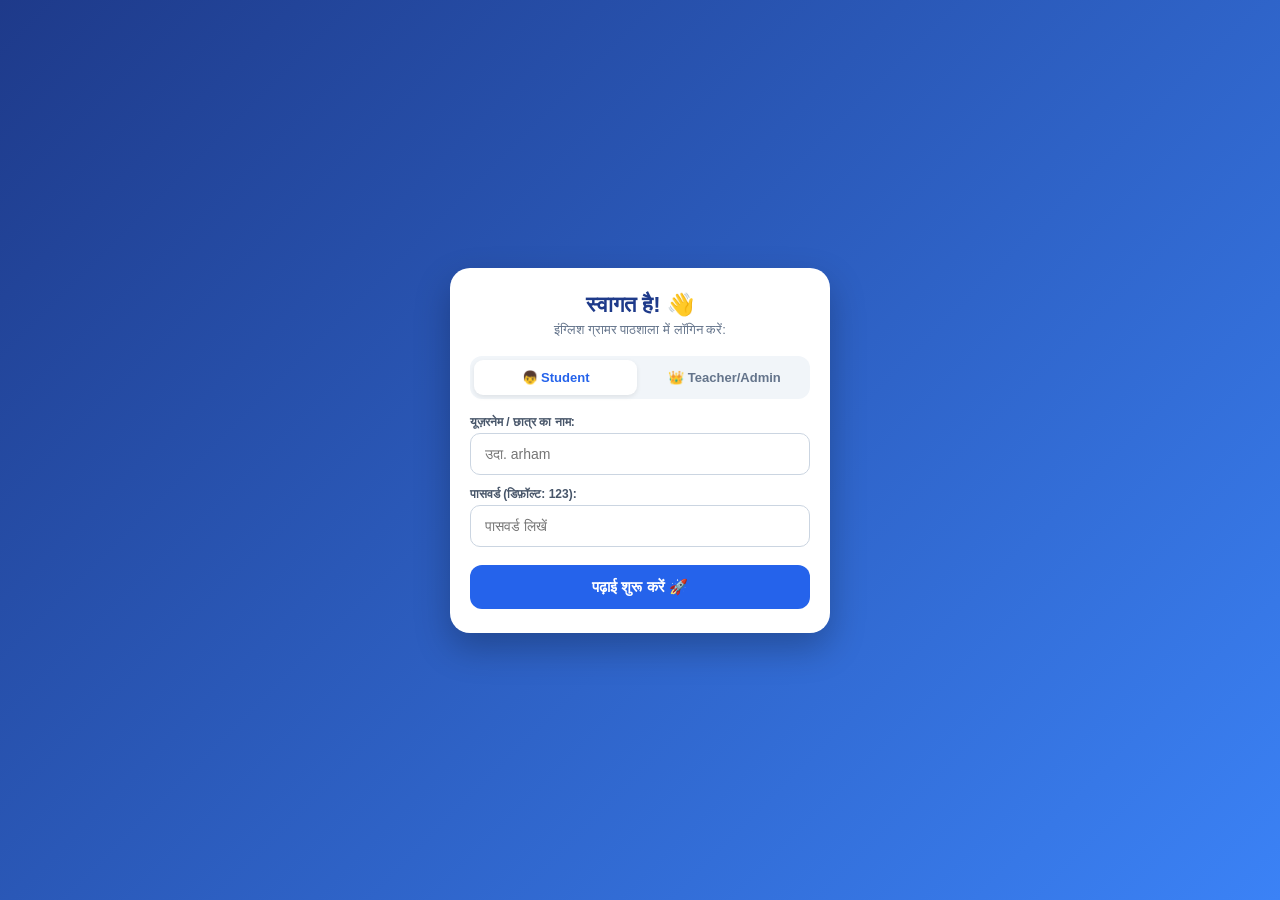
==== commit f9b4c9e3: "Update index.html" ====
--- a/index.html
+++ b/index.html
@@ -18,17 +18,17 @@
     --text-muted: #64748B;
   }
 
-  * {
-    box-sizing: border-box;
-    margin: 0;
-    padding: 0;
+  * { 
+    box-sizing: border-box; 
+    margin: 0; 
+    padding: 0; 
     -webkit-tap-highlight-color: transparent;
     font-family: -apple-system, BlinkMacSystemFont, "Segoe UI", Roboto, "Helvetica Neue", Arial, sans-serif;
   }
 
-  body {
-    background: var(--bg);
-    color: var(--text);
+  body { 
+    background: var(--bg); 
+    color: var(--text); 
     min-height: 100vh;
   }
 
@@ -105,7 +105,7 @@
     margin-top: 6px;
   }
 
-  /* MAIN APP CONTENT (Hidden Until Authenticated) */
+  /* MAIN APP CONTENT */
   #main-app {
     display: none;
     padding: 12px;
@@ -114,7 +114,6 @@
 
   .container { max-width: 600px; margin: 0 auto; }
 
-  /* Top User Bar */
   .user-bar {
     display: flex;
     justify-content: space-between;
@@ -144,8 +143,8 @@
     cursor: pointer;
   }
 
-  header {
-    text-align: center;
+  header { 
+    text-align: center; 
     padding: 14px 10px;
     background: #FFFFFF;
     border-radius: 16px;
@@ -178,14 +177,14 @@
   }
   .admin-title { font-size: 13px; font-weight: 800; color: #5B21B6; margin-bottom: 8px; }
   .admin-actions { display: flex; gap: 8px; flex-wrap: wrap; margin-bottom: 12px; }
-  .btn-sync {
-    background: var(--purple);
-    color: white;
-    border: none;
-    border-radius: 10px;
-    padding: 8px 12px;
-    font-size: 12px;
-    font-weight: 700;
+  .btn-sync { 
+    background: var(--purple); 
+    color: white; 
+    border: none; 
+    border-radius: 10px; 
+    padding: 8px 12px; 
+    font-size: 12px; 
+    font-weight: 700; 
     cursor: pointer;
   }
   .add-student-box {
@@ -328,16 +327,16 @@
     cursor: pointer;
   }
   .btn-ai { background: #EEF2FF; color: #3730A3; }
-  .btn-parent {
-    background: #FAF5FF;
-    color: #6B21A8;
-    border: 1.5px solid #D8B4FE;
-    display: none;
-  }
-  .btn-why {
-    background: #FFFBEB;
-    color: #92400E;
-    border: 1px solid #FDE68A;
+  .btn-parent { 
+    background: #FAF5FF; 
+    color: #6B21A8; 
+    border: 1.5px solid #D8B4FE; 
+    display: none; 
+  }
+  .btn-why { 
+    background: #FFFBEB; 
+    color: #92400E; 
+    border: 1px solid #FDE68A; 
     flex-basis: 100%;
   }
 
@@ -393,7 +392,7 @@
     <div id="student-login-box">
       <div class="field-group">
         <label>यूज़रनेम / छात्र का नाम:</label>
-        <input type="text" id="stu-username" class="field-input" placeholder="उदा. aarav">
+        <input type="text" id="stu-username" class="field-input" placeholder="उदा. arham">
       </div>
       <div class="field-group">
         <label>पासवर्ड (डिफ़ॉल्ट: 123):</label>
@@ -432,7 +431,7 @@
 
     <div id="status-bar">🔊 आवाज़ रेडी है! किसी भी बटन पर टैप करें।</div>
 
-    <!-- Admin Tools (Hidden from Students) -->
+    <!-- Admin Tools -->
     <div id="admin-panel">
       <div class="admin-title">⚙️ Admin Controls (वॉइस और छात्र मैनेजमेंट)</div>
       <div class="admin-actions">
@@ -447,7 +446,7 @@
       </div>
     </div>
 
-    <!-- Slider Tabs -->
+    <!-- Tabs Navigation -->
     <div class="tabs-wrapper">
       <div class="tabs">
         <button class="tab-btn active" onclick="openTab(0)">🌟 Understanding</button>
@@ -469,7 +468,7 @@
         </p>
         <div class="action-row">
           <button class="btn-touch btn-ai" onclick="sayText('Verb का मतलब होता है कोई भी काम! जैसे खेलना, खाना, सोना, नाचना। जब भी कोई वाक्य आए तो पूछो यहाँ क्या काम हो रहा है, वही Verb है!')">🔊 AI आवाज़ सुनो</button>
-          <button class="btn-touch btn-parent" id="play-und_verb" onclick="playCustomAudio('und_verb')">▶️ माता-पिता की आवाज़</button>
+          <button class="btn-touch btn-parent" id="play-und_verb" onclick="playCustomAudio('und_verb')">▶️ शिक्षक की आवाज़</button>
           <button class="btn-rec" onclick="toggleRecord('und_verb', this)">🔴 Record अपनी आवाज़</button>
         </div>
       </div>
@@ -485,7 +484,7 @@
         </p>
         <div class="action-row">
           <button class="btn-touch btn-ai" onclick="sayText('दिनभर हम जो भी काम करते हैं वह तीन समय में होता है। पहला पास्ट जो हो चुका, दूसरा फ्यूचर जो आगे होगा, और तीसरा प्रेजेंट जो आज हो रहा है!')">🔊 AI आवाज़ सुनो</button>
-          <button class="btn-touch btn-parent" id="play-und_tense" onclick="playCustomAudio('und_tense')">▶️ माता-पिता की आवाज़</button>
+          <button class="btn-touch btn-parent" id="play-und_tense" onclick="playCustomAudio('und_tense')">▶️ शिक्षक की आवाज़</button>
           <button class="btn-rec" onclick="toggleRecord('und_tense', this)">🔴 Record अपनी आवाज़</button>
         </div>
       </div>
@@ -501,7 +500,7 @@
         </p>
         <div class="action-row">
           <button class="btn-touch btn-ai" onclick="sayText('जादुई फॉर्मूला याद रखो। अगर वाक्य में विल दिखा तो फ्यूचर, ई डी दिखा तो पास्ट, और दोनों नहीं दिखे तो निन्यानवे परसेंट प्रेजेंट टेंस!')">🔊 AI आवाज़ सुनो</button>
-          <button class="btn-touch btn-parent" id="play-und_magic" onclick="playCustomAudio('und_magic')">▶️ माता-पिता की आवाज़</button>
+          <button class="btn-touch btn-parent" id="play-und_magic" onclick="playCustomAudio('und_magic')">▶️ शिक्षक की आवाज़</button>
           <button class="btn-rec" onclick="toggleRecord('und_magic', this)">🔴 Record अपनी आवाज़</button>
         </div>
       </div>
@@ -1229,6 +1228,7 @@
 
   // Pre-configured students database (Local memory)
   let studentsList = JSON.parse(localStorage.getItem('grammar_students')) || [
+    { name: "arham", pass: "123" },
     { name: "aarav", pass: "123" },
     { name: "rohit", pass: "123" },
     { name: "ananya", pass: "123" }
@@ -1258,7 +1258,6 @@
         alert("❌ गलत पासवर्ड! (डिफ़ॉल्ट पासवर्ड 123 है)");
       }
     } else {
-      // Auto-register student if new with default pass 123
       if (pass === "123") {
         studentsList.push({ name: user, pass: "123" });
         localStorage.setItem('grammar_students', JSON.stringify(studentsList));
@@ -1302,6 +1301,9 @@
       adminPanel.style.display = 'none';
       recButtons.forEach(b => b.style.display = 'none');
     }
+    
+    // लोड की गई सभी ऑडियो बटन्स को स्क्रीन पर दिखाएं
+    loadAllSavedAudios();
     window.scrollTo({ top: 0, behavior: 'smooth' });
   }
 
@@ -1383,7 +1385,6 @@
     sayText(spoken);
   }
 
-  // Pure Indian First Voice
   function sayText(txt) {
     const statusBox = document.getElementById('status-bar');
     if (!('speechSynthesis' in window)) return;
@@ -1424,7 +1425,7 @@
     window.speechSynthesis.speak(u);
   }
 
-  // IndexedDB Storage for Voice
+  // --- IndexedDB Database Engine ---
   let db;
   const dbReq = indexedDB.open("KidsGrammarFinalSecuredDB", 1);
   dbReq.onupgradeneeded = function(e) {
@@ -1433,10 +1434,36 @@
       db.createObjectStore("recordings", { keyPath: "id" });
     }
   };
+  
   dbReq.onsuccess = function(e) {
     db = e.target.result;
     loadAllSavedAudios();
+    // GitHub से आवाज़ लोड करने का ऑटोमैटिक कॉल
+    loadCloudVoices();
   };
+
+  // GitHub से 'My_Grammar_Voices.json' अपने आप लोड करने वाला फंक्शन (Cache-Busting Enabled)
+  async function loadCloudVoices() {
+    try {
+      const response = await fetch('My_Grammar_Voices.json?v=' + new Date().getTime());
+      if (!response.ok) return;
+      const items = await response.json();
+      
+      const tx = db.transaction("recordings", "readwrite");
+      const store = tx.objectStore("recordings");
+      items.forEach(item => store.put(item));
+      
+      tx.oncomplete = () => {
+        loadAllSavedAudios();
+        const statusBar = document.getElementById('status-bar');
+        if (statusBar) {
+          statusBar.innerText = "🎉 शिक्षक की रिकॉर्ड की हुई आवाज़ लोड हो चुकी है!";
+        }
+      };
+    } catch (e) {
+      console.log("Offline mode or cloud voices not synced yet:", e);
+    }
+  }
 
   let mediaRecorder;
   let audioChunks = [];
@@ -1496,6 +1523,7 @@
   }
 
   function playCustomAudio(id) {
+    if (!db) return;
     const tx = db.transaction("recordings", "readonly");
     const req = tx.objectStore("recordings").get(id);
     req.onsuccess = function() {
@@ -1507,6 +1535,7 @@
   }
 
   function loadAllSavedAudios() {
+    if (!db) return;
     const tx = db.transaction("recordings", "readonly");
     const req = tx.objectStore("recordings").getAll();
     req.onsuccess = function() {
@@ -1517,6 +1546,7 @@
   }
 
   function exportVoices() {
+    if (!db) return;
     const tx = db.transaction("recordings", "readonly");
     const req = tx.objectStore("recordings").getAll();
     req.onsuccess = function() {
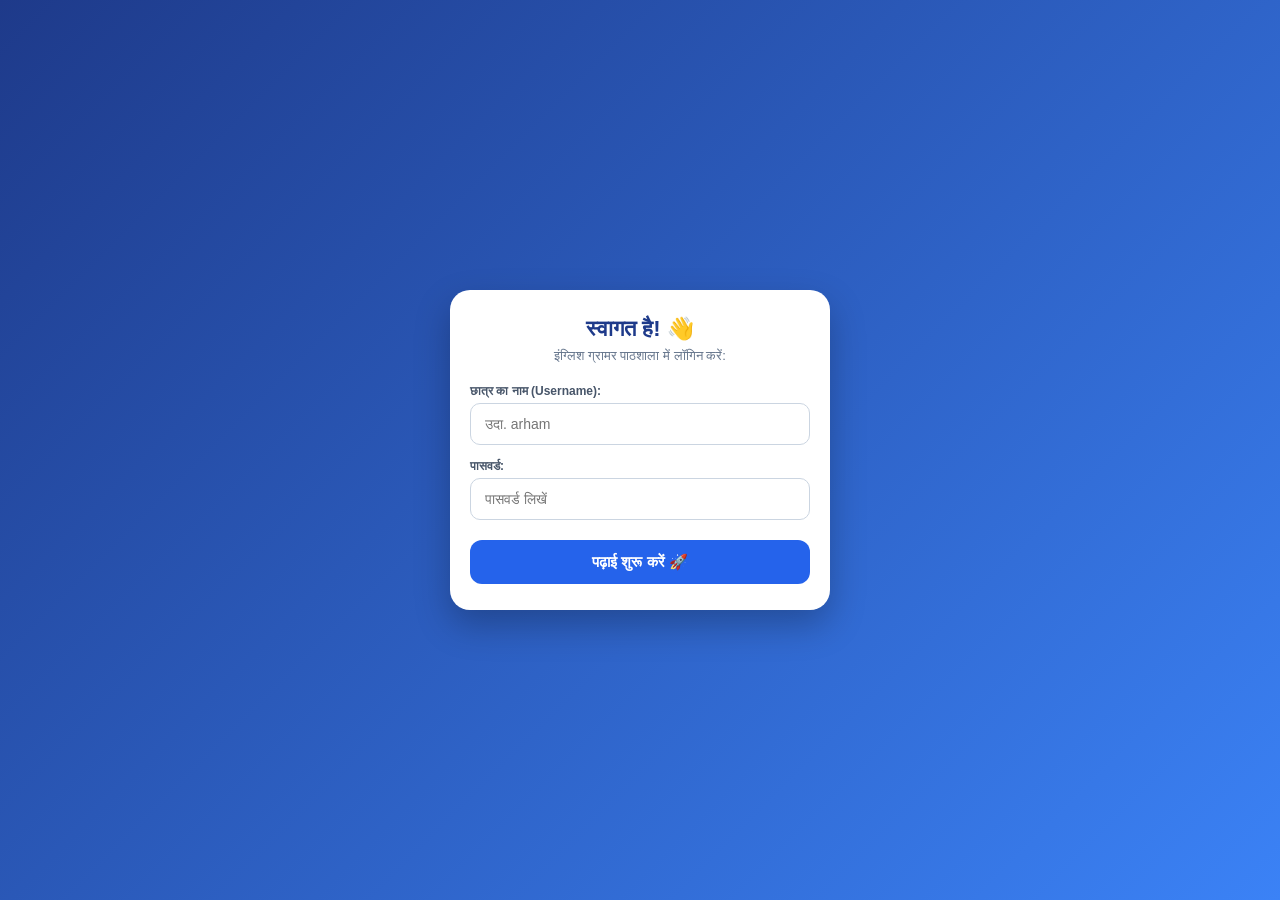
==== commit 7ef66325: "Update index.html" ====
--- a/index.html
+++ b/index.html
@@ -18,21 +18,20 @@
     --text-muted: #64748B;
   }
 
-  * { 
-    box-sizing: border-box; 
-    margin: 0; 
-    padding: 0; 
+  * {
+    box-sizing: border-box;
+    margin: 0;
+    padding: 0;
     -webkit-tap-highlight-color: transparent;
     font-family: -apple-system, BlinkMacSystemFont, "Segoe UI", Roboto, "Helvetica Neue", Arial, sans-serif;
   }
 
-  body { 
-    background: var(--bg); 
-    color: var(--text); 
+  body {
+    background: var(--bg);
+    color: var(--text);
     min-height: 100vh;
   }
 
-  /* FULL-SCREEN ISOLATED LOGIN VIEW */
   #login-screen {
     position: fixed;
     top: 0; left: 0; width: 100%; height: 100%;
@@ -48,40 +47,32 @@
     width: 100%;
     max-width: 380px;
     border-radius: 20px;
-    padding: 24px 20px;
+    padding: 26px 20px;
     box-shadow: 0 15px 35px rgba(0,0,0,0.25);
     text-align: center;
-  }
-  .login-card h2 { font-size: 22px; color: #1E3A8A; margin-bottom: 4px; font-weight: 800; }
-  .login-card p { font-size: 13px; color: var(--text-muted); margin-bottom: 18px; }
-
-  .role-toggle {
-    display: flex;
-    gap: 6px;
-    background: #F1F5F9;
-    padding: 4px;
-    border-radius: 12px;
-    margin-bottom: 16px;
-  }
-  .role-btn {
-    flex: 1;
-    border: none;
-    padding: 10px;
-    border-radius: 9px;
-    font-weight: 700;
-    font-size: 13px;
+    position: relative;
+  }
+  .login-card h2 {
+    font-size: 22px;
+    color: #1E3A8A;
+    margin-bottom: 6px;
+    font-weight: 800;
+  }
+
+  .secret-hand-btn {
     cursor: pointer;
-    background: transparent;
-    color: #64748B;
-  }
-  .role-btn.active {
-    background: #FFFFFF;
-    color: var(--primary);
-    box-shadow: 0 2px 5px rgba(0,0,0,0.08);
-  }
-
-  .field-group { text-align: left; margin-bottom: 12px; }
-  .field-group label { font-size: 12px; font-weight: 700; color: #475569; display: block; margin-bottom: 4px; }
+    display: inline-block;
+    transition: transform 0.2s;
+    user-select: none;
+  }
+  .secret-hand-btn:active {
+    transform: scale(1.3) rotate(15deg);
+  }
+
+  .login-card p { font-size: 13px; color: var(--text-muted); margin-bottom: 20px; }
+
+  .field-group { text-align: left; margin-bottom: 14px; }
+  .field-group label { font-size: 12px; font-weight: 700; color: #475569; display: block; margin-bottom: 5px; }
   .field-input {
     width: 100%;
     padding: 12px 14px;
@@ -105,7 +96,15 @@
     margin-top: 6px;
   }
 
-  /* MAIN APP CONTENT */
+  .admin-cancel-link {
+    display: inline-block;
+    margin-top: 12px;
+    font-size: 12px;
+    color: var(--text-muted);
+    text-decoration: underline;
+    cursor: pointer;
+  }
+
   #main-app {
     display: none;
     padding: 12px;
@@ -143,8 +142,8 @@
     cursor: pointer;
   }
 
-  header { 
-    text-align: center; 
+  header {
+    text-align: center;
     padding: 14px 10px;
     background: #FFFFFF;
     border-radius: 16px;
@@ -164,9 +163,9 @@
     text-align: center;
     font-weight: 700;
     margin-bottom: 12px;
-  }
-
-  /* Admin Exclusive Management Box */
+    transition: all 0.3s ease;
+  }
+
   #admin-panel {
     display: none;
     background: #EDE9FE;
@@ -177,14 +176,14 @@
   }
   .admin-title { font-size: 13px; font-weight: 800; color: #5B21B6; margin-bottom: 8px; }
   .admin-actions { display: flex; gap: 8px; flex-wrap: wrap; margin-bottom: 12px; }
-  .btn-sync { 
-    background: var(--purple); 
-    color: white; 
-    border: none; 
-    border-radius: 10px; 
-    padding: 8px 12px; 
-    font-size: 12px; 
-    font-weight: 700; 
+  .btn-sync {
+    background: var(--purple);
+    color: white;
+    border: none;
+    border-radius: 10px;
+    padding: 8px 12px;
+    font-size: 12px;
+    font-weight: 700;
     cursor: pointer;
   }
   .add-student-box {
@@ -212,7 +211,6 @@
     cursor: pointer;
   }
 
-  /* Category Slider Tabs */
   .tabs-wrapper {
     overflow-x: auto;
     white-space: nowrap;
@@ -242,7 +240,6 @@
   .content-section { display: none; }
   .content-section.active { display: block; }
 
-  /* Question Cards */
   .card {
     background: var(--card);
     border-radius: 16px;
@@ -285,7 +282,6 @@
     width: 100%;
   }
 
-  /* Big Touch Option Buttons */
   .opts {
     display: grid;
     grid-template-columns: repeat(auto-fit, minmax(110px, 1fr));
@@ -306,7 +302,6 @@
   .opt-btn.correct { background: var(--success) !important; color: white !important; border-color: var(--success) !important; }
   .opt-btn.wrong { background: var(--danger) !important; color: white !important; border-color: var(--danger) !important; }
 
-  /* Audio Action Buttons */
   .action-row {
     display: flex;
     flex-wrap: wrap;
@@ -325,22 +320,34 @@
     justify-content: center;
     gap: 6px;
     cursor: pointer;
+    transition: all 0.2s ease;
   }
   .btn-ai { background: #EEF2FF; color: #3730A3; }
-  .btn-parent { 
-    background: #FAF5FF; 
-    color: #6B21A8; 
-    border: 1.5px solid #D8B4FE; 
-    display: none; 
-  }
-  .btn-why { 
-    background: #FFFBEB; 
-    color: #92400E; 
-    border: 1px solid #FDE68A; 
+  .btn-parent {
+    background: #FAF5FF;
+    color: #6B21A8;
+    border: 1.5px solid #D8B4FE;
+    display: none;
+  }
+  .btn-why {
+    background: #FFFBEB;
+    color: #92400E;
+    border: 1px solid #FDE68A;
     flex-basis: 100%;
   }
 
-  /* Admin-Only Record Buttons */
+  .btn-touch.is-playing {
+    background: #FEF08A !important;
+    color: #854D0E !important;
+    border: 2px solid #EAB308 !important;
+    animation: audioPulse 1.2s infinite alternate;
+  }
+
+  @keyframes audioPulse {
+    from { transform: scale(1); }
+    to { transform: scale(1.03); }
+  }
+
   .btn-rec {
     display: none;
     background: #FEE2E2;
@@ -365,54 +372,52 @@
   .explain-box {
     display: none;
     background: #FFFBEB;
-    border: 1px solid #FCD34D;
-    padding: 12px;
-    border-radius: 10px;
-    font-size: 13px;
+    border: 1.5px solid #FCD34D;
+    padding: 14px;
+    border-radius: 12px;
+    font-size: 14px;
     color: #78350F;
     margin-top: 10px;
-    line-height: 1.5;
+    line-height: 1.6;
   }
 </style>
 </head>
 <body onclick="unlockAudioOnce()">
 
-<!-- 1. FULLY ISOLATED LOGIN VIEW -->
 <div id="login-screen">
   <div class="login-card">
-    <h2>स्वागत है! 👋</h2>
-    <p>इंग्लिश ग्रामर पाठशाला में लॉगिन करें:</p>
-
-    <div class="role-toggle">
-      <button class="role-btn active" id="tab-student" onclick="setLoginTab('student')">👦 Student</button>
-      <button class="role-btn" id="tab-admin" onclick="setLoginTab('admin')">👑 Teacher/Admin</button>
-    </div>
-
-    <!-- Student Login -->
+    <h2>
+      स्वागत है!
+      <span class="secret-hand-btn" onclick="toggleSecretAdmin()" title="शिक्षक मोड">👋</span>
+    </h2>
+    <p id="login-subtext">इंग्लिश ग्रामर पाठशाला में लॉगिन करें:</p>
+
     <div id="student-login-box">
       <div class="field-group">
-        <label>यूज़रनेम / छात्र का नाम:</label>
+        <label>छात्र का नाम (Username):</label>
         <input type="text" id="stu-username" class="field-input" placeholder="उदा. arham">
       </div>
       <div class="field-group">
-        <label>पासवर्ड (डिफ़ॉल्ट: 123):</label>
+        <label>पासवर्ड:</label>
         <input type="password" id="stu-pass" class="field-input" placeholder="पासवर्ड लिखें">
       </div>
       <button class="btn-submit-login" onclick="loginStudent()">पढ़ाई शुरू करें 🚀</button>
     </div>
 
-    <!-- Admin Login -->
     <div id="admin-login-box" style="display:none;">
+      <div style="background:#EDE9FE;color:#5B21B6;font-size:12px;font-weight:800;padding:6px;border-radius:8px;margin-bottom:12px;">
+        👑 शिक्षक / एडमिन पोर्टल
+      </div>
       <div class="field-group">
-        <label>Admin Security PIN:</label>
-        <input type="password" id="admin-pin" class="field-input" placeholder="PIN दर्ज करें (डिफ़ॉल्ट: 1234)">
+        <label>Admin Security Password:</label>
+        <input type="password" id="admin-pin" class="field-input" placeholder="पासवर्ड दर्ज करें">
       </div>
       <button class="btn-submit-login" style="background:var(--purple);" onclick="loginAdmin()">Admin Login 🔓</button>
+      <span class="admin-cancel-link" onclick="toggleSecretAdmin()">← वापस छात्र लॉगिन पर जाएँ</span>
     </div>
   </div>
 </div>
 
-<!-- 2. MAIN APP CONTENT -->
 <div id="main-app">
   <div class="container">
 
@@ -431,7 +436,6 @@
 
     <div id="status-bar">🔊 आवाज़ रेडी है! किसी भी बटन पर टैप करें।</div>
 
-    <!-- Admin Tools -->
     <div id="admin-panel">
       <div class="admin-title">⚙️ Admin Controls (वॉइस और छात्र मैनेजमेंट)</div>
       <div class="admin-actions">
@@ -439,14 +443,13 @@
         <button class="btn-sync" onclick="document.getElementById('file-input').click()">📤 Upload Voices File</button>
         <input type="file" id="file-input" style="display:none" accept=".json" onchange="importVoices(event)">
       </div>
-      <div style="font-size:12px;font-weight:700;color:#5B21B6;margin-bottom:6px;">➕ नया छात्र जोड़ें (Default Password: 123):</div>
+      <div style="font-size:12px;font-weight:700;color:#5B21B6;margin-bottom:6px;">➕ नया छात्र जोड़ें:</div>
       <div class="add-student-box">
         <input type="text" id="new-stu-name" placeholder="छात्र का नाम लिखें">
         <button onclick="addNewStudent()">Add Student</button>
       </div>
     </div>
 
-    <!-- Tabs Navigation -->
     <div class="tabs-wrapper">
       <div class="tabs">
         <button class="tab-btn active" onclick="openTab(0)">🌟 Understanding</button>
@@ -467,8 +470,8 @@
           Verb का मतलब होता है कोई भी <b>काम</b>! जैसे खेलना (Play), खाना (Eat), सोना (Sleep), नाचना (Dance)। जब भी कोई वाक्य आए, तो पूछो: <i>यहाँ क्या काम हो रहा है?</i> वही Verb है।
         </p>
         <div class="action-row">
-          <button class="btn-touch btn-ai" onclick="sayText('Verb का मतलब होता है कोई भी काम! जैसे खेलना, खाना, सोना, नाचना। जब भी कोई वाक्य आए तो पूछो यहाँ क्या काम हो रहा है, वही Verb है!')">🔊 AI आवाज़ सुनो</button>
-          <button class="btn-touch btn-parent" id="play-und_verb" onclick="playCustomAudio('und_verb')">▶️ शिक्षक की आवाज़</button>
+          <button class="btn-touch btn-ai" onclick="toggleUnifiedTTS('Verb का मतलब होता है कोई भी काम! जैसे खेलना, खाना, सोना, नाचना। जब भी कोई वाक्य आए तो पूछो यहाँ क्या काम हो रहा है, वही Verb है!', this)">🔊 AI आवाज़ सुनो</button>
+          <button class="btn-touch btn-parent" id="play-und_verb" onclick="toggleUnifiedCustomAudio('und_verb', this)">▶️ शिक्षक की आवाज़</button>
           <button class="btn-rec" onclick="toggleRecord('und_verb', this)">🔴 Record अपनी आवाज़</button>
         </div>
       </div>
@@ -483,8 +486,8 @@
           <b>3. Present:</b> जो काम हम आज या रोज़ करते हैं।
         </p>
         <div class="action-row">
-          <button class="btn-touch btn-ai" onclick="sayText('दिनभर हम जो भी काम करते हैं वह तीन समय में होता है। पहला पास्ट जो हो चुका, दूसरा फ्यूचर जो आगे होगा, और तीसरा प्रेजेंट जो आज हो रहा है!')">🔊 AI आवाज़ सुनो</button>
-          <button class="btn-touch btn-parent" id="play-und_tense" onclick="playCustomAudio('und_tense')">▶️ शिक्षक की आवाज़</button>
+          <button class="btn-touch btn-ai" onclick="toggleUnifiedTTS('दिनभर हम जो भी काम करते हैं वह तीन समय में होता है। पहला पास्ट जो हो चुका, दूसरा फ्यूचर जो आगे होगा, और तीसरा प्रेजेंट जो आज हो रहा है!', this)">🔊 AI आवाज़ सुनो</button>
+          <button class="btn-touch btn-parent" id="play-und_tense" onclick="toggleUnifiedCustomAudio('und_tense', this)">▶️ शिक्षक की आवाज़</button>
           <button class="btn-rec" onclick="toggleRecord('und_tense', this)">🔴 Record अपनी आवाज़</button>
         </div>
       </div>
@@ -499,8 +502,8 @@
           👉 <b>Will भी नहीं, -ed भी नहीं?</b> तो <b>99% Present</b> है!
         </p>
         <div class="action-row">
-          <button class="btn-touch btn-ai" onclick="sayText('जादुई फॉर्मूला याद रखो। अगर वाक्य में विल दिखा तो फ्यूचर, ई डी दिखा तो पास्ट, और दोनों नहीं दिखे तो निन्यानवे परसेंट प्रेजेंट टेंस!')">🔊 AI आवाज़ सुनो</button>
-          <button class="btn-touch btn-parent" id="play-und_magic" onclick="playCustomAudio('und_magic')">▶️ शिक्षक की आवाज़</button>
+          <button class="btn-touch btn-ai" onclick="toggleUnifiedTTS('जादुई फॉर्मूला याद रखो। अगर वाक्य में विल दिखा तो फ्यूचर, ई डी दिखा तो पास्ट, और दोनों नहीं दिखे तो निन्यानवे परसेंट प्रेजेंट टेंस!', this)">🔊 AI आवाज़ सुनो</button>
+          <button class="btn-touch btn-parent" id="play-und_magic" onclick="toggleUnifiedCustomAudio('und_magic', this)">▶️ शिक्षक की आवाज़</button>
           <button class="btn-rec" onclick="toggleRecord('und_magic', this)">🔴 Record अपनी आवाज़</button>
         </div>
       </div>
@@ -509,18 +512,18 @@
     <!-- EXERCISE A -->
     <div id="tab-1" class="content-section">
       <!-- Q1 -->
-      <div class="card" id="card-a1" data-ans="P" data-exp="यहाँ काम boiled है। इसमें -ed लगा है, यानी दूध पहले ही उबलकर गिर गया। इसलिए यह Past Tense है।" data-spoken="द मिल्क बॉइल्ड ओवर। मतलब दूध उबलकर बाहर गिर गया।">
+      <div class="card" id="card-a1" data-ans="P" data-exp="बच्चों, यहाँ ध्यान से देखो: वाक्य में काम वाला शब्द है 'boiled'। boil का मतलब होता है उबलना, और इसमें अंत में लगा है -ed। जब किसी काम में -ed लग जाता है, तो वह क्रिया का दूसरा रूप यानी Verb 2 बन जाता है। इसका मतलब है कि दूध अभी नहीं उबल रहा, बल्कि पहले ही उबलकर बाहर गिर चुका है! बीता हुआ समय यानी Past Tense, इसलिए सही जवाब P होगा।" data-spoken="द मिल्क बॉइल्ड ओवर। मतलब दूध उबलकर बाहर गिर गया।">
         <div class="q-badge">Question 1</div>
         <div class="sentence">1. The milk boiled over.</div>
-        <div class="hindi-meaning">👉 हिंदी: दूध उबलकर बर्तन से बाहर गिर गया।</div>
+        <div class="hindi-meaning">👉 हिंदी: दूध उबलकर बाहर गिर गया।</div>
         <div class="opts">
           <button class="opt-btn" onclick="check(this, 'Pr')">Pr</button>
           <button class="opt-btn" onclick="check(this, 'P')">P (Past)</button>
           <button class="opt-btn" onclick="check(this, 'F')">F (Future)</button>
         </div>
         <div class="action-row">
-          <button class="btn-touch btn-ai" onclick="playVoice(this)">🔊 AI आवाज़</button>
-          <button class="btn-touch btn-parent" id="play-a1" onclick="playCustomAudio('a1')">▶️ आवाज़ सुनो</button>
+          <button class="btn-touch btn-ai" onclick="playQuestionVoice(this)">🔊 AI आवाज़</button>
+          <button class="btn-touch btn-parent" id="play-a1" onclick="toggleUnifiedCustomAudio('a1', this)">▶️ शिक्षक की आवाज़</button>
           <button class="btn-touch btn-why" onclick="toggleExp(this)">💡 Understand (कारण)</button>
           <button class="btn-rec" onclick="toggleRecord('a1', this)">🔴 Record अपनी आवाज़</button>
         </div>
@@ -528,64 +531,64 @@
       </div>
 
       <!-- Q2 -->
-      <div class="card" id="card-a2" data-ans="F" data-exp="यहाँ will make लगा है। जहाँ will होता है वह हमेशा Future Tense होता है।" data-spoken="दे विल मेक अ ब्रिज हियर। मतलब वे यहाँ एक पुल बनाएंगे।">
+      <div class="card" id="card-a2" data-ans="F" data-exp="इस वाक्य में देखो लिखा है 'will make'। हमारा जादुई नियम याद करो: जहाँ भी वाक्य में will आ जाए, वहाँ हमेशा काम आगे होने वाला होता है। यानी पुल अभी बना नहीं है और न पहले बना था, वे आगे भविष्य में पुल बनाएंगे। इसलिए जहाँ will दिखे, बिना सोचे समझो कि वह Future Tense यानी F है!" data-spoken="दे विल मेक अ ब्रिज हियर। मतलब वे यहाँ एक पुल बनाएंगे।">
         <div class="q-badge">Question 2</div>
         <div class="sentence">2. They will make a bridge here.</div>
-        <div class="hindi-meaning">👉 हिंदी: वे यहाँ एक नया पुल बनाएंगे।</div>
+        <div class="hindi-meaning">👉 हिंदी: वे यहाँ एक पुल बनाएंगे।</div>
         <div class="opts">
           <button class="opt-btn" onclick="check(this, 'Pr')">Pr</button>
           <button class="opt-btn" onclick="check(this, 'P')">P (Past)</button>
           <button class="opt-btn" onclick="check(this, 'F')">F (Future)</button>
         </div>
         <div class="action-row">
-          <button class="btn-touch btn-ai" onclick="playVoice(this)">🔊 AI आवाज़</button>
-          <button class="btn-touch btn-parent" id="play-a2" onclick="playCustomAudio('a2')">▶️ आवाज़ सुनो</button>
-          <button class="btn-touch btn-why" onclick="toggleExp(this)">💡 Understand</button>
+          <button class="btn-touch btn-ai" onclick="playQuestionVoice(this)">🔊 AI आवाज़</button>
+          <button class="btn-touch btn-parent" id="play-a2" onclick="toggleUnifiedCustomAudio('a2', this)">▶️ शिक्षक की आवाज़</button>
+          <button class="btn-touch btn-why" onclick="toggleExp(this)">💡 Understand (कारण)</button>
           <button class="btn-rec" onclick="toggleRecord('a2', this)">🔴 Record अपनी आवाज़</button>
         </div>
         <div class="explain-box"></div>
       </div>
 
       <!-- Q3 -->
-      <div class="card" id="card-a3" data-ans="Pr" data-exp="यहाँ काम है watch। इसमें न तो will है और न ही -ed, इसलिए यह Present Tense है।" data-spoken="आई वॉच टेलीविज़न ओनली ऑन वीकेंड्स। मतलब मैं केवल शनिवार-रविवार को टीवी देखता हूँ।">
+      <div class="card" id="card-a3" data-ans="Pr" data-exp="यहाँ काम वाला शब्द है 'watch'। अब गौर करो: क्या इसमें will लगा है? नहीं। क्या इसमें -ed लगा है? नहीं। यह क्रिया का पहला रूप (Verb 1) है और यह बता रहा है कि बच्चा हर शनिवार-रविवार को टीवी देखता है, यानी यह उसकी नियमित आदत है। जो काम वर्तमान में आदत के रूप में होता है, वह Present Tense यानी Pr कहलाता है।" data-spoken="आई वॉच टेलीविज़न ओनली ऑन वीकेंड्स। मतलब मैं केवल शनिवार और रविवार को टीवी देखता हूँ।">
         <div class="q-badge">Question 3</div>
         <div class="sentence">3. I watch television only on weekends.</div>
-        <div class="hindi-meaning">👉 हिंदी: मैं सिर्फ शनिवार और रविवार को टीवी देखता हूँ।</div>
+        <div class="hindi-meaning">👉 हिंदी: मैं केवल शनिवार और रविवार को टीवी देखता हूँ।</div>
         <div class="opts">
           <button class="opt-btn" onclick="check(this, 'Pr')">Pr (Present)</button>
           <button class="opt-btn" onclick="check(this, 'P')">P</button>
           <button class="opt-btn" onclick="check(this, 'F')">F</button>
         </div>
         <div class="action-row">
-          <button class="btn-touch btn-ai" onclick="playVoice(this)">🔊 AI आवाज़</button>
-          <button class="btn-touch btn-parent" id="play-a3" onclick="playCustomAudio('a3')">▶️ आवाज़ सुनो</button>
-          <button class="btn-touch btn-why" onclick="toggleExp(this)">💡 Understand</button>
+          <button class="btn-touch btn-ai" onclick="playQuestionVoice(this)">🔊 AI आवाज़</button>
+          <button class="btn-touch btn-parent" id="play-a3" onclick="toggleUnifiedCustomAudio('a3', this)">▶️ शिक्षक की आवाज़</button>
+          <button class="btn-touch btn-why" onclick="toggleExp(this)">💡 Understand (कारण)</button>
           <button class="btn-rec" onclick="toggleRecord('a3', this)">🔴 Record अपनी आवाज़</button>
         </div>
         <div class="explain-box"></div>
       </div>
 
       <!-- Q4 -->
-      <div class="card" id="card-a4" data-ans="F" data-exp="यहाँ will visit लगा है। will का मतलब हमेशा Future Tense होता है।" data-spoken="माय ग्रैंडमदर विल विज़िट अस इन जनवरी। दादी जनवरी में मिलने आएँगी।">
+      <div class="card" id="card-a4" data-ans="F" data-exp="यहाँ वाक्य में लिखा है 'will visit'। will का मतलब होता है गा, गे, गी। यानी दादी अभी नहीं आई हैं, वे जनवरी के महीने में आने वाली हैं। जब भी आने वाले समय की बात हो और will लगा हो, तो वह हमेशा Future Tense यानी F होता है।" data-spoken="माय ग्रैंडमदर विल विज़िट अस इन जनवरी। दादी जनवरी में हमसे मिलने आएँगी।">
         <div class="q-badge">Question 4</div>
         <div class="sentence">4. My grandmother will visit us in January.</div>
-        <div class="hindi-meaning">👉 हिंदी: मेरी दादी जनवरी के महीने में हमसे मिलने आएँगी।</div>
+        <div class="hindi-meaning">👉 हिंदी: मेरी दादी जनवरी में हमसे मिलने आएँगी।</div>
         <div class="opts">
           <button class="opt-btn" onclick="check(this, 'Pr')">Pr</button>
           <button class="opt-btn" onclick="check(this, 'P')">P</button>
           <button class="opt-btn" onclick="check(this, 'F')">F (Future)</button>
         </div>
         <div class="action-row">
-          <button class="btn-touch btn-ai" onclick="playVoice(this)">🔊 AI आवाज़</button>
-          <button class="btn-touch btn-parent" id="play-a4" onclick="playCustomAudio('a4')">▶️ आवाज़ सुनो</button>
-          <button class="btn-touch btn-why" onclick="toggleExp(this)">💡 Understand</button>
+          <button class="btn-touch btn-ai" onclick="playQuestionVoice(this)">🔊 AI आवाज़</button>
+          <button class="btn-touch btn-parent" id="play-a4" onclick="toggleUnifiedCustomAudio('a4', this)">▶️ शिक्षक की आवाज़</button>
+          <button class="btn-touch btn-why" onclick="toggleExp(this)">💡 Understand (कारण)</button>
           <button class="btn-rec" onclick="toggleRecord('a4', this)">🔴 Record अपनी आवाज़</button>
         </div>
         <div class="explain-box"></div>
       </div>
 
       <!-- Q5 -->
-      <div class="card" id="card-a5" data-ans="P" data-exp="started में -ed लगा है और पिछले साल की बात है। Past Tense!" data-spoken="आई स्टार्टेड माय डांस प्रैक्टिस लास्ट ईयर।">
+      <div class="card" id="card-a5" data-ans="P" data-exp="यहाँ क्रिया है 'started'। start में -ed लगकर क्रिया का दूसरा रूप (Verb 2) बना है। और साथ में 'last year' लिखा है, जिसका मतलब है पिछला साल। जो साल बीत गया और काम पहले ही शुरू हो चुका था, वह बीता हुआ समय होता है। इसलिए यह Past Tense यानी P है।" data-spoken="आई स्टार्टेड माय डांस प्रैक्टिस लास्ट ईयर।">
         <div class="q-badge">Question 5</div>
         <div class="sentence">5. I started my dance practice last year.</div>
         <div class="hindi-meaning">👉 हिंदी: मैंने पिछले साल डांस की प्रैक्टिस शुरू की थी।</div>
@@ -595,104 +598,104 @@
           <button class="opt-btn" onclick="check(this, 'F')">F</button>
         </div>
         <div class="action-row">
-          <button class="btn-touch btn-ai" onclick="playVoice(this)">🔊 AI आवाज़</button>
-          <button class="btn-touch btn-parent" id="play-a5" onclick="playCustomAudio('a5')">▶️ आवाज़ सुनो</button>
-          <button class="btn-touch btn-why" onclick="toggleExp(this)">💡 Understand</button>
+          <button class="btn-touch btn-ai" onclick="playQuestionVoice(this)">🔊 AI आवाज़</button>
+          <button class="btn-touch btn-parent" id="play-a5" onclick="toggleUnifiedCustomAudio('a5', this)">▶️ शिक्षक की आवाज़</button>
+          <button class="btn-touch btn-why" onclick="toggleExp(this)">💡 Understand (कारण)</button>
           <button class="btn-rec" onclick="toggleRecord('a5', this)">🔴 Record अपनी आवाज़</button>
         </div>
         <div class="explain-box"></div>
       </div>
 
       <!-- Q6 -->
-      <div class="card" id="card-a6" data-ans="P" data-exp="called में -ed लगा है। काम पहले ही हो चुका है।" data-spoken="टॉम सॉयर कॉल्ड ऑल हिज़ फ्रेंड्स। टॉम ने दोस्तों को बुलाया।">
+      <div class="card" id="card-a6" data-ans="P" data-exp="इस वाक्य में क्रिया है 'called'। call का मतलब बुलाना होता है और -ed लगने से यह बन गया Verb 2। टॉम ने अपने दोस्तों को पहले ही बुला लिया, काम खत्म हो चुका है। काम खत्म होने का मतलब Past Tense, इसलिए P पर टिक करेंगे।" data-spoken="टॉम सॉयर कॉल्ड ऑल हिज़ फ्रेंड्स। टॉम सॉयर ने अपने सभी दोस्तों को बुलाया।">
         <div class="q-badge">Question 6</div>
         <div class="sentence">6. Tom Sawyer called all his friends.</div>
-        <div class="hindi-meaning">👉 हिंदी: टॉम सॉयर ने अपने सभी दोस्तों को आवाज़ देकर बुलाया।</div>
+        <div class="hindi-meaning">👉 हिंदी: टॉम सॉयर ने अपने सभी दोस्तों को बुलाया।</div>
         <div class="opts">
           <button class="opt-btn" onclick="check(this, 'Pr')">Pr</button>
           <button class="opt-btn" onclick="check(this, 'P')">P (Past)</button>
           <button class="opt-btn" onclick="check(this, 'F')">F</button>
         </div>
         <div class="action-row">
-          <button class="btn-touch btn-ai" onclick="playVoice(this)">🔊 AI आवाज़</button>
-          <button class="btn-touch btn-parent" id="play-a6" onclick="playCustomAudio('a6')">▶️ आवाज़ सुनो</button>
-          <button class="btn-touch btn-why" onclick="toggleExp(this)">💡 Understand</button>
+          <button class="btn-touch btn-ai" onclick="playQuestionVoice(this)">🔊 AI आवाज़</button>
+          <button class="btn-touch btn-parent" id="play-a6" onclick="toggleUnifiedCustomAudio('a6', this)">▶️ शिक्षक की आवाज़</button>
+          <button class="btn-touch btn-why" onclick="toggleExp(this)">💡 Understand (कारण)</button>
           <button class="btn-rec" onclick="toggleRecord('a6', this)">🔴 Record अपनी आवाज़</button>
         </div>
         <div class="explain-box"></div>
       </div>
 
       <!-- Q7 -->
-      <div class="card" id="card-a7" data-ans="P" data-exp="freeze का Past रूप froze होता है। नदी पहले जमी थी।" data-spoken="द रिवर फ़्रोज़ इन विंटर। सर्दियों में नदी जम गई।">
+      <div class="card" id="card-a7" data-ans="P" data-exp="यहाँ ध्यान देने वाली बात है: freeze का मतलब जमना होता है। लेकिन यहाँ 'froze' लिखा है। जैसे sing का sang होता है, वैसे ही freeze का Verb 2 'froze' होता है। यानी नदी सर्दियों में पहले ही जम गई थी। Verb 2 हमेशा बीते हुए समय यानी Past Tense (P) को दिखाता है।" data-spoken="द रिवर फ़्रोज़ इन विंटर। सर्दियों में नदी जम गई।">
         <div class="q-badge">Question 7</div>
         <div class="sentence">7. The river froze in winter.</div>
-        <div class="hindi-meaning">👉 हिंदी: सर्दियों के मौसम में नदी का पानी बर्फ बनकर जम गया।</div>
+        <div class="hindi-meaning">👉 हिंदी: सर्दियों में नदी जम गई।</div>
         <div class="opts">
           <button class="opt-btn" onclick="check(this, 'Pr')">Pr</button>
           <button class="opt-btn" onclick="check(this, 'P')">P (Past)</button>
           <button class="opt-btn" onclick="check(this, 'F')">F</button>
         </div>
         <div class="action-row">
-          <button class="btn-touch btn-ai" onclick="playVoice(this)">🔊 AI आवाज़</button>
-          <button class="btn-touch btn-parent" id="play-a7" onclick="playCustomAudio('a7')">▶️ आवाज़ सुनो</button>
-          <button class="btn-touch btn-why" onclick="toggleExp(this)">💡 Understand</button>
+          <button class="btn-touch btn-ai" onclick="playQuestionVoice(this)">🔊 AI आवाज़</button>
+          <button class="btn-touch btn-parent" id="play-a7" onclick="toggleUnifiedCustomAudio('a7', this)">▶️ शिक्षक की आवाज़</button>
+          <button class="btn-touch btn-why" onclick="toggleExp(this)">💡 Understand (कारण)</button>
           <button class="btn-rec" onclick="toggleRecord('a7', this)">🔴 Record अपनी आवाज़</button>
         </div>
         <div class="explain-box"></div>
       </div>
 
       <!-- Q8 -->
-      <div class="card" id="card-a8" data-ans="P" data-exp="arrived में -d लगा है और कल की बात है। Past Tense!" data-spoken="द पैकेज अराइव्ड यस्टरडे। पार्सल कल ही आ गया था।">
+      <div class="card" id="card-a8" data-ans="P" data-exp="यहाँ लिखा है 'arrived' और 'yesterday'। arrive में -d लगा है यानी यह Verb 2 है, और yesterday का मतलब होता है बीता हुआ कल। पार्सल कल ही आ चुका था, इसलिए यह Past Tense यानी P है।" data-spoken="द पैकेज अराइव्ड यस्टरडे। पार्सल कल पहुँचा।">
         <div class="q-badge">Question 8</div>
         <div class="sentence">8. The package arrived yesterday.</div>
-        <div class="hindi-meaning">👉 हिंदी: वह पार्सल कल ही हमारे घर पहुँच गया था।</div>
+        <div class="hindi-meaning">👉 हिंदी: पार्सल कल पहुँचा।</div>
         <div class="opts">
           <button class="opt-btn" onclick="check(this, 'Pr')">Pr</button>
           <button class="opt-btn" onclick="check(this, 'P')">P (Past)</button>
           <button class="opt-btn" onclick="check(this, 'F')">F</button>
         </div>
         <div class="action-row">
-          <button class="btn-touch btn-ai" onclick="playVoice(this)">🔊 AI आवाज़</button>
-          <button class="btn-touch btn-parent" id="play-a8" onclick="playCustomAudio('a8')">▶️ आवाज़ सुनो</button>
-          <button class="btn-touch btn-why" onclick="toggleExp(this)">💡 Understand</button>
+          <button class="btn-touch btn-ai" onclick="playQuestionVoice(this)">🔊 AI आवाज़</button>
+          <button class="btn-touch btn-parent" id="play-a8" onclick="toggleUnifiedCustomAudio('a8', this)">▶️ शिक्षक की आवाज़</button>
+          <button class="btn-touch btn-why" onclick="toggleExp(this)">💡 Understand (कारण)</button>
           <button class="btn-rec" onclick="toggleRecord('a8', this)">🔴 Record अपनी आवाज़</button>
         </div>
         <div class="explain-box"></div>
       </div>
 
       <!-- Q9 -->
-      <div class="card" id="card-a9" data-ans="Pr" data-exp="revolves में न will है न -ed। यह बात हमेशा सच रहती है।" data-spoken="द अर्थ रिवॉल्व्स अराउंड द सन। पृथ्वी सूरज के चारों ओर घूमती है।">
+      <div class="card" id="card-a9" data-ans="Pr" data-exp="पृथ्वी सूरज के चारों ओर घूमती है। क्या यह कल घूमकर रुक गई? नहीं, यह कल भी घूमती थी, आज भी घूमती है और हमेशा घूमती रहेगी। जो बात हमेशा सच रहती है, उसमें हमेशा Verb 1 (revolves) लगता है। इसलिए यह Present Tense यानी Pr है।" data-spoken="द अर्थ रिवॉल्व्स अराउंड द सन। पृथ्वी सूरज के चारों ओर घूमती है।">
         <div class="q-badge">Question 9</div>
         <div class="sentence">9. The Earth revolves around the Sun.</div>
-        <div class="hindi-meaning">👉 हिंदी: पृथ्वी सूरज के चारों तरफ गोल-गोल चक्कर लगाती है।</div>
+        <div class="hindi-meaning">👉 हिंदी: पृथ्वी सूरज के चारों ओर घूमती है।</div>
         <div class="opts">
           <button class="opt-btn" onclick="check(this, 'Pr')">Pr (Present)</button>
           <button class="opt-btn" onclick="check(this, 'P')">P</button>
           <button class="opt-btn" onclick="check(this, 'F')">F</button>
         </div>
         <div class="action-row">
-          <button class="btn-touch btn-ai" onclick="playVoice(this)">🔊 AI आवाज़</button>
-          <button class="btn-touch btn-parent" id="play-a9" onclick="playCustomAudio('a9')">▶️ आवाज़ सुनो</button>
-          <button class="btn-touch btn-why" onclick="toggleExp(this)">💡 Understand</button>
+          <button class="btn-touch btn-ai" onclick="playQuestionVoice(this)">🔊 AI आवाज़</button>
+          <button class="btn-touch btn-parent" id="play-a9" onclick="toggleUnifiedCustomAudio('a9', this)">▶️ शिक्षक की आवाज़</button>
+          <button class="btn-touch btn-why" onclick="toggleExp(this)">💡 Understand (कारण)</button>
           <button class="btn-rec" onclick="toggleRecord('a9', this)">🔴 Record अपनी आवाज़</button>
         </div>
         <div class="explain-box"></div>
       </div>
 
       <!-- Q10 -->
-      <div class="card" id="card-a10" data-ans="Pr" data-exp="feel में न will है न -ed, शाम को भूख लगना आदत है।" data-spoken="आई फील वेरी हंग्री इन द ईवनिंग। मुझे शाम को बहुत भूख लगती है।">
+      <div class="card" id="card-a10" data-ans="Pr" data-exp="यहाँ काम वाला शब्द है 'feel'। इसमें न will है और न -ed। शाम को भूख लगना रोज की बात है, एक सामान्य अहसास है। सामान्य अनुभव और आदत हमेशा Present Tense यानी Pr में आते हैं।" data-spoken="आई फील वेरी हंग्री इन द ईवनिंग। मुझे शाम को बहुत भूख लगती है।">
         <div class="q-badge">Question 10</div>
         <div class="sentence">10. I feel very hungry in the evening.</div>
-        <div class="hindi-meaning">👉 हिंदी: मुझे शाम के समय बहुत ज़ोरों की भूख लगती है।</div>
+        <div class="hindi-meaning">👉 हिंदी: मुझे शाम को बहुत भूख लगती है।</div>
         <div class="opts">
           <button class="opt-btn" onclick="check(this, 'Pr')">Pr (Present)</button>
           <button class="opt-btn" onclick="check(this, 'P')">P</button>
           <button class="opt-btn" onclick="check(this, 'F')">F</button>
         </div>
         <div class="action-row">
-          <button class="btn-touch btn-ai" onclick="playVoice(this)">🔊 AI आवाज़</button>
-          <button class="btn-touch btn-parent" id="play-a10" onclick="playCustomAudio('a10')">▶️ आवाज़ सुनो</button>
-          <button class="btn-touch btn-why" onclick="toggleExp(this)">💡 Understand</button>
+          <button class="btn-touch btn-ai" onclick="playQuestionVoice(this)">🔊 AI आवाज़</button>
+          <button class="btn-touch btn-parent" id="play-a10" onclick="toggleUnifiedCustomAudio('a10', this)">▶️ शिक्षक की आवाज़</button>
+          <button class="btn-touch btn-why" onclick="toggleExp(this)">💡 Understand (कारण)</button>
           <button class="btn-rec" onclick="toggleRecord('a10', this)">🔴 Record अपनी आवाज़</button>
         </div>
         <div class="explain-box"></div>
@@ -701,171 +704,171 @@
 
     <!-- EXERCISE B -->
     <div id="tab-2" class="content-section">
-      <div class="card" id="card-b1" data-ans="brushed" data-exp="brush का Past Form 'brushed' होता है।" data-spoken="शिया ब्रश्ड हर टीथ एट नाइट। शिया ने रात को ब्रश किया।">
+      <div class="card" id="card-b1" data-ans="brushed" data-exp="यहाँ दो ऑप्शन हैं: 'brushed' और 'brushing'। ध्यान से समझो: brushing में -ing लगा है। -ing वाले शब्द कभी अकेले नहीं आते, उनके पहले is, am या are होना ज़रूरी होता है। लेकिन Shia के तुरंत बाद कोई is या was नहीं है! इसका मतलब है कि यहाँ काम हो चुका है। इसलिए brush का Verb 2 'brushed' सही उत्तर होगा।" data-spoken="शिया ब्रश्ड हर टीथ एट नाइट। शिया ने रात में दाँत ब्रश किए।">
         <div class="q-badge">Question 1</div>
         <div class="sentence">1. Shia _______ (brush) her teeth at night.</div>
-        <div class="hindi-meaning">👉 हिंदी: शिया ने रात को सोने से पहले अपने दाँत ब्रश किए।</div>
+        <div class="hindi-meaning">👉 हिंदी: शिया ने रात में दाँत ब्रश किए।</div>
         <div class="opts">
           <button class="opt-btn" onclick="check(this, 'brushed')">brushed</button>
           <button class="opt-btn" onclick="check(this, 'brushing')">brushing</button>
         </div>
         <div class="action-row">
-          <button class="btn-touch btn-ai" onclick="playVoice(this)">🔊 AI आवाज़</button>
-          <button class="btn-touch btn-parent" id="play-b1" onclick="playCustomAudio('b1')">▶️ आवाज़ सुनो</button>
-          <button class="btn-touch btn-why" onclick="toggleExp(this)">💡 Understand</button>
+          <button class="btn-touch btn-ai" onclick="playQuestionVoice(this)">🔊 AI आवाज़</button>
+          <button class="btn-touch btn-parent" id="play-b1" onclick="toggleUnifiedCustomAudio('b1', this)">▶️ शिक्षक की आवाज़</button>
+          <button class="btn-touch btn-why" onclick="toggleExp(this)">💡 Understand (कारण)</button>
           <button class="btn-rec" onclick="toggleRecord('b1', this)">🔴 Record अपनी आवाज़</button>
         </div>
         <div class="explain-box"></div>
       </div>
 
-      <div class="card" id="card-b2" data-ans="played" data-exp="play में -ed लगाने से 'played' बनता है।" data-spoken="दीज़ म्यूज़िशियंस प्लेड रॉक म्यूज़िक।">
+      <div class="card" id="card-b2" data-ans="played" data-exp="यहाँ संगीतकारों द्वारा गाना बजाने की बात है। 'playes' नाम की कोई सही स्पेलिंग अंग्रेजी में नहीं होती। play का बीता हुआ समय (Verb 2) हमेशा -ed लगाकर 'played' बनता है, जिसका अर्थ है कि संगीतकारों ने संगीत बजाया।" data-spoken="दीज़ म्यूज़िशियंस प्लेड रॉक म्यूज़िक।">
         <div class="q-badge">Question 2</div>
         <div class="sentence">2. These musicians _______ (play) rock music.</div>
-        <div class="hindi-meaning">👉 हिंदी: इन संगीतकारों ने स्टेज पर रॉक संगीत बजाया।</div>
+        <div class="hindi-meaning">👉 हिंदी: इन संगीतकारों ने रॉक संगीत बजाया।</div>
         <div class="opts">
           <button class="opt-btn" onclick="check(this, 'played')">played</button>
           <button class="opt-btn" onclick="check(this, 'playes')">playes</button>
         </div>
         <div class="action-row">
-          <button class="btn-touch btn-ai" onclick="playVoice(this)">🔊 AI आवाज़</button>
-          <button class="btn-touch btn-parent" id="play-b2" onclick="playCustomAudio('b2')">▶️ आवाज़ सुनो</button>
-          <button class="btn-touch btn-why" onclick="toggleExp(this)">💡 Understand</button>
+          <button class="btn-touch btn-ai" onclick="playQuestionVoice(this)">🔊 AI आवाज़</button>
+          <button class="btn-touch btn-parent" id="play-b2" onclick="toggleUnifiedCustomAudio('b2', this)">▶️ शिक्षक की आवाज़</button>
+          <button class="btn-touch btn-why" onclick="toggleExp(this)">💡 Understand (कारण)</button>
           <button class="btn-rec" onclick="toggleRecord('b2', this)">🔴 Record अपनी आवाज़</button>
         </div>
         <div class="explain-box"></div>
       </div>
 
-      <div class="card" id="card-b3" data-ans="landed" data-exp="land में -ed लगाने से 'landed' बनता है।" data-spoken="दी एस्ट्रोनॉट्स लैंडेड ऑन द मून।">
+      <div class="card" id="card-b3" data-ans="landed" data-exp="अंतरिक्ष यात्री चाँद पर उतर चुके हैं। यहाँ 'landing' गलत है क्योंकि उसके पहले were या are नहीं लगा हुआ है। काम समाप्त हो चुका है, इसलिए land का Past रूप (Verb 2) 'landed' सही जवाब है।" data-spoken="दी एस्ट्रोनॉट्स लैंडेड ऑन द मून।">
         <div class="q-badge">Question 3</div>
         <div class="sentence">3. The astronauts _______ (land) on the moon.</div>
-        <div class="hindi-meaning">👉 हिंदी: वे अंतरिक्ष यात्री चाँद की ज़मीन पर सुरक्षित उतरे।</div>
+        <div class="hindi-meaning">👉 हिंदी: अंतरिक्ष यात्री चाँद पर उतरे।</div>
         <div class="opts">
           <button class="opt-btn" onclick="check(this, 'landed')">landed</button>
           <button class="opt-btn" onclick="check(this, 'landing')">landing</button>
         </div>
         <div class="action-row">
-          <button class="btn-touch btn-ai" onclick="playVoice(this)">🔊 AI आवाज़</button>
-          <button class="btn-touch btn-parent" id="play-b3" onclick="playCustomAudio('b3')">▶️ आवाज़ सुनो</button>
-          <button class="btn-touch btn-why" onclick="toggleExp(this)">💡 Understand</button>
+          <button class="btn-touch btn-ai" onclick="playQuestionVoice(this)">🔊 AI आवाज़</button>
+          <button class="btn-touch btn-parent" id="play-b3" onclick="toggleUnifiedCustomAudio('b3', this)">▶️ शिक्षक की आवाज़</button>
+          <button class="btn-touch btn-why" onclick="toggleExp(this)">💡 Understand (कारण)</button>
           <button class="btn-rec" onclick="toggleRecord('b3', this)">🔴 Record अपनी आवाज़</button>
         </div>
         <div class="explain-box"></div>
       </div>
 
-      <div class="card" id="card-b4" data-ans="sang" data-exp="sing का Past हमेशा sang होता है।" data-spoken="द लिटिल गर्ल सैंग हैप्पी सॉन्ग्स।">
+      <div class="card" id="card-b4" data-ans="sang" data-exp="बहुत ध्यान से सुनो: बच्चे अक्सर सोचते हैं कि पास्ट बनाने के लिए सिर्फ -ed लगाते हैं, पर अंग्रेजी में कई शब्द बदलते हैं! sing में कभी singed नहीं लगता, singed गलत शब्द है। sing का Verb 2 'sang' होता है और Verb 3 'sung' होता है। लड़की ने गाना गा लिया, इसलिए यहाँ 'sang' आएगा।" data-spoken="द लिटिल गर्ल सैंग हैप्पी सॉन्ग्स।">
         <div class="q-badge">Question 4</div>
         <div class="sentence">4. The little girl _______ (sing) happy songs.</div>
-        <div class="hindi-meaning">👉 हिंदी: उस छोटी बच्ची ने खुशी भरे प्यारे-प्यारे गाने गाए।</div>
+        <div class="hindi-meaning">👉 हिंदी: छोटी लड़की ने खुशी के गाने गाए।</div>
         <div class="opts">
           <button class="opt-btn" onclick="check(this, 'singed')">singed</button>
           <button class="opt-btn" onclick="check(this, 'sang')">sang</button>
         </div>
         <div class="action-row">
-          <button class="btn-touch btn-ai" onclick="playVoice(this)">🔊 AI आवाज़</button>
-          <button class="btn-touch btn-parent" id="play-b4" onclick="playCustomAudio('b4')">▶️ आवाज़ सुनो</button>
-          <button class="btn-touch btn-why" onclick="toggleExp(this)">💡 Understand</button>
+          <button class="btn-touch btn-ai" onclick="playQuestionVoice(this)">🔊 AI आवाज़</button>
+          <button class="btn-touch btn-parent" id="play-b4" onclick="toggleUnifiedCustomAudio('b4', this)">▶️ शिक्षक की आवाज़</button>
+          <button class="btn-touch btn-why" onclick="toggleExp(this)">💡 Understand (कारण)</button>
           <button class="btn-rec" onclick="toggleRecord('b4', this)">🔴 Record अपनी आवाज़</button>
         </div>
         <div class="explain-box"></div>
       </div>
 
-      <div class="card" id="card-b5" data-ans="was" data-exp="I के साथ be का Past हमेशा was होता है।" data-spoken="आई वॉज़ पोलाइट टू एवरीवन।">
+      <div class="card" id="card-b5" data-ans="was" data-exp="नियम याद रखो: I के साथ पास्ट टेंस में हमेशा 'was' लगता है। 'were' बहुवचन (We, They) के साथ लगता है। I के साथ were केवल तब लगता है जब हम कोई काल्पनिक इच्छा करते हैं, जैसे 'If I were a bird' (काश मैं पक्षी होता)। यहाँ साधारण बीते समय की बात है, इसलिए I was polite होगा।" data-spoken="आई वॉज़ पोलाइट टू एवरीवन।">
         <div class="q-badge">Question 5</div>
         <div class="sentence">5. I _______ (be) polite to everyone.</div>
-        <div class="hindi-meaning">👉 हिंदी: मैं सभी लोगों के साथ बहुत विनम्र और अच्छा था।</div>
+        <div class="hindi-meaning">👉 हिंदी: मैं हर किसी के प्रति विनम्र था।</div>
         <div class="opts">
           <button class="opt-btn" onclick="check(this, 'was')">was</button>
           <button class="opt-btn" onclick="check(this, 'were')">were</button>
         </div>
         <div class="action-row">
-          <button class="btn-touch btn-ai" onclick="playVoice(this)">🔊 AI आवाज़</button>
-          <button class="btn-touch btn-parent" id="play-b5" onclick="playCustomAudio('b5')">▶️ आवाज़ सुनो</button>
-          <button class="btn-touch btn-why" onclick="toggleExp(this)">💡 Understand</button>
+          <button class="btn-touch btn-ai" onclick="playQuestionVoice(this)">🔊 AI आवाज़</button>
+          <button class="btn-touch btn-parent" id="play-b5" onclick="toggleUnifiedCustomAudio('b5', this)">▶️ शिक्षक की आवाज़</button>
+          <button class="btn-touch btn-why" onclick="toggleExp(this)">💡 Understand (कारण)</button>
           <button class="btn-rec" onclick="toggleRecord('b5', this)">🔴 Record अपनी आवाज़</button>
         </div>
         <div class="explain-box"></div>
       </div>
 
-      <div class="card" id="card-b6" data-ans="wrote" data-exp="write का Past 'wrote' होता है।" data-spoken="माय फादर रोट स्टोरीज़।">
+      <div class="card" id="card-b6" data-ans="wrote" data-exp="write में -ed लगाकर 'writed' कभी नहीं बनता। write का Verb 2 होता है 'wrote' और Verb 3 होता है 'written'। पिताजी ने कहानियाँ लिखीं, यानी काम पूरा हो गया। इसलिए सही उत्तर 'wrote' है।" data-spoken="माय फादर रोट स्टोरीज़।">
         <div class="q-badge">Question 6</div>
         <div class="sentence">6. My father _______ (write) stories for children.</div>
-        <div class="hindi-meaning">👉 हिंदी: मेरे पिताजी ने छोटे बच्चों के लिए सुंदर कहानियाँ लिखीं।</div>
+        <div class="hindi-meaning">👉 हिंदी: मेरे पिताजी ने बच्चों के लिए कहानियाँ लिखीं।</div>
         <div class="opts">
           <button class="opt-btn" onclick="check(this, 'writed')">writed</button>
           <button class="opt-btn" onclick="check(this, 'wrote')">wrote</button>
         </div>
         <div class="action-row">
-          <button class="btn-touch btn-ai" onclick="playVoice(this)">🔊 AI आवाज़</button>
-          <button class="btn-touch btn-parent" id="play-b6" onclick="playCustomAudio('b6')">▶️ आवाज़ सुनो</button>
-          <button class="btn-touch btn-why" onclick="toggleExp(this)">💡 Understand</button>
+          <button class="btn-touch btn-ai" onclick="playQuestionVoice(this)">🔊 AI आवाज़</button>
+          <button class="btn-touch btn-parent" id="play-b6" onclick="toggleUnifiedCustomAudio('b6', this)">▶️ शिक्षक की आवाज़</button>
+          <button class="btn-touch btn-why" onclick="toggleExp(this)">💡 Understand (कारण)</button>
           <button class="btn-rec" onclick="toggleRecord('b6', this)">🔴 Record अपनी आवाज़</button>
         </div>
         <div class="explain-box"></div>
       </div>
 
-      <div class="card" id="card-b7" data-ans="studied" data-exp="study में y हटाकर -ied लगकर 'studied' बनता है।" data-spoken="वी स्टडीड फ्रेंच इन स्कूल।">
+      <div class="card" id="card-b7" data-ans="studied" data-exp="अंग्रेजी व्याकरण का स्पेलिंग नियम: जब किसी शब्द के अंत में y हो और उससे पहले कोई व्यंजन (Consonant) हो, तो पास्ट बनाते समय y को हटाकर -ied लगाया जाता है। इसलिए studyed गलत है और 'studied' बिल्कुल सही है।" data-spoken="वी स्टडीड फ्रेंच इन स्कूल।">
         <div class="q-badge">Question 7</div>
         <div class="sentence">7. We _______ (study) French in school.</div>
-        <div class="hindi-meaning">👉 हिंदी: हमने अपने स्कूल में फ्रेंच भाषा की पढ़ाई की थी।</div>
+        <div class="hindi-meaning">👉 हिंदी: हमने स्कूल में फ्रेंच भाषा पढ़ी।</div>
         <div class="opts">
           <button class="opt-btn" onclick="check(this, 'studyed')">studyed</button>
           <button class="opt-btn" onclick="check(this, 'studied')">studied</button>
         </div>
         <div class="action-row">
-          <button class="btn-touch btn-ai" onclick="playVoice(this)">🔊 AI आवाज़</button>
-          <button class="btn-touch btn-parent" id="play-b7" onclick="playCustomAudio('b7')">▶️ आवाज़ सुनो</button>
-          <button class="btn-touch btn-why" onclick="toggleExp(this)">💡 Understand</button>
+          <button class="btn-touch btn-ai" onclick="playQuestionVoice(this)">🔊 AI आवाज़</button>
+          <button class="btn-touch btn-parent" id="play-b7" onclick="toggleUnifiedCustomAudio('b7', this)">▶️ शिक्षक की आवाज़</button>
+          <button class="btn-touch btn-why" onclick="toggleExp(this)">💡 Understand (कारण)</button>
           <button class="btn-rec" onclick="toggleRecord('b7', this)">🔴 Record अपनी आवाज़</button>
         </div>
         <div class="explain-box"></div>
       </div>
 
-      <div class="card" id="card-b8" data-ans="met" data-exp="meet का Past रूप 'met' होता है।" data-spoken="द प्रेसिडेंट मेट ऑल द मिनिस्टर्स।">
+      <div class="card" id="card-b8" data-ans="met" data-exp="meet का मतलब मिलना होता है। लेकिन पास्ट में कभी 'meeted' नहीं होता! meet का Verb 2 एक 'e' हटाकर 'met' बन जाता है। राष्ट्रपति मंत्रियों से मिले, काम खत्म हो चुका है, इसलिए 'met' सही है।" data-spoken="द प्रेसिडेंट मेट ऑल द मिनिस्टर्स।">
         <div class="q-badge">Question 8</div>
         <div class="sentence">8. The President _______ (meet) all the ministers.</div>
-        <div class="hindi-meaning">👉 हिंदी: राष्ट्रपति ने सभी मंत्रियों से मुलाकात की।</div>
+        <div class="hindi-meaning">👉 हिंदी: राष्ट्रपति सभी मंत्रियों से मिले।</div>
         <div class="opts">
           <button class="opt-btn" onclick="check(this, 'meeted')">meeted</button>
           <button class="opt-btn" onclick="check(this, 'met')">met</button>
         </div>
         <div class="action-row">
-          <button class="btn-touch btn-ai" onclick="playVoice(this)">🔊 AI आवाज़</button>
-          <button class="btn-touch btn-parent" id="play-b8" onclick="playCustomAudio('b8')">▶️ आवाज़ सुनो</button>
-          <button class="btn-touch btn-why" onclick="toggleExp(this)">💡 Understand</button>
+          <button class="btn-touch btn-ai" onclick="playQuestionVoice(this)">🔊 AI आवाज़</button>
+          <button class="btn-touch btn-parent" id="play-b8" onclick="toggleUnifiedCustomAudio('b8', this)">▶️ शिक्षक की आवाज़</button>
+          <button class="btn-touch btn-why" onclick="toggleExp(this)">💡 Understand (कारण)</button>
           <button class="btn-rec" onclick="toggleRecord('b8', this)">🔴 Record अपनी आवाज़</button>
         </div>
         <div class="explain-box"></div>
       </div>
 
-      <div class="card" id="card-b9" data-ans="dropped" data-exp="drop में डबल 'p' होकर 'dropped' बनता है।" data-spoken="दे ड्रॉप्ड फ़्लायर्स।">
+      <div class="card" id="card-b9" data-ans="dropped" data-exp="drop शब्द में एक छोटा स्वर (Vowel 'o') और अंत में 'p' है। ऐसे शब्दों में जब -ed जोड़ते हैं, तो अंतिम अक्षर डबल हो जाता है। इसलिए droped गलत है और डबल 'p' वाला 'dropped' सही है।" data-spoken="दे ड्रॉप्ड फ़्लायर्स।">
         <div class="q-badge">Question 9</div>
         <div class="sentence">9. They _______ (drop) flyers from the hot-air balloon.</div>
-        <div class="hindi-meaning">👉 हिंदी: उन्होंने उड़ते हुए गुब्बारे से नीचे विज्ञापन पर्चे गिराए।</div>
+        <div class="hindi-meaning">👉 हिंदी: उन्होंने हॉट-एयर बैलून से फ़्लायर्स (पर्चे) गिराए।</div>
         <div class="opts">
           <button class="opt-btn" onclick="check(this, 'droped')">droped</button>
           <button class="opt-btn" onclick="check(this, 'dropped')">dropped</button>
         </div>
         <div class="action-row">
-          <button class="btn-touch btn-ai" onclick="playVoice(this)">🔊 AI आवाज़</button>
-          <button class="btn-touch btn-parent" id="play-b9" onclick="playCustomAudio('b9')">▶️ आवाज़ सुनो</button>
-          <button class="btn-touch btn-why" onclick="toggleExp(this)">💡 Understand</button>
+          <button class="btn-touch btn-ai" onclick="playQuestionVoice(this)">🔊 AI आवाज़</button>
+          <button class="btn-touch btn-parent" id="play-b9" onclick="toggleUnifiedCustomAudio('b9', this)">▶️ शिक्षक की आवाज़</button>
+          <button class="btn-touch btn-why" onclick="toggleExp(this)">💡 Understand (कारण)</button>
           <button class="btn-rec" onclick="toggleRecord('b9', this)">🔴 Record अपनी आवाज़</button>
         </div>
         <div class="explain-box"></div>
       </div>
 
-      <div class="card" id="card-b10" data-ans="grew" data-exp="grow का Past रूप 'grew' होता है।" data-spoken="द सैपलिंग्स ग्रू इन टू ट्रीज़।">
+      <div class="card" id="card-b10" data-ans="grew" data-exp="grow (बड़ा होना या उगना) का पास्ट रूप कभी 'growed' नहीं होता। जैसे know का knew होता है, वैसे ही grow का Verb 2 'grew' होता है। पौधे बड़े होकर पेड़ बन गए, इसलिए 'grew' सही विकल्प है।" data-spoken="द सैपलिंग्स ग्रू इन टू ट्रीज़।">
         <div class="q-badge">Question 10</div>
         <div class="sentence">10. The saplings _______ (grow) into trees.</div>
-        <div class="hindi-meaning">👉 हिंदी: वे छोटे-छोटे पौधे बड़े होकर छायादार पेड़ बन गए।</div>
+        <div class="hindi-meaning">👉 हिंदी: छोटे पौधे बड़े होकर पेड़ बन गए।</div>
         <div class="opts">
           <button class="opt-btn" onclick="check(this, 'growed')">growed</button>
           <button class="opt-btn" onclick="check(this, 'grew')">grew</button>
         </div>
         <div class="action-row">
-          <button class="btn-touch btn-ai" onclick="playVoice(this)">🔊 AI आवाज़</button>
-          <button class="btn-touch btn-parent" id="play-b10" onclick="playCustomAudio('b10')">▶️ आवाज़ सुनो</button>
-          <button class="btn-touch btn-why" onclick="toggleExp(this)">💡 Understand</button>
+          <button class="btn-touch btn-ai" onclick="playQuestionVoice(this)">🔊 AI आवाज़</button>
+          <button class="btn-touch btn-parent" id="play-b10" onclick="toggleUnifiedCustomAudio('b10', this)">▶️ शिक्षक की आवाज़</button>
+          <button class="btn-touch btn-why" onclick="toggleExp(this)">💡 Understand (कारण)</button>
           <button class="btn-rec" onclick="toggleRecord('b10', this)">🔴 Record अपनी आवाज़</button>
         </div>
         <div class="explain-box"></div>
@@ -874,171 +877,171 @@
 
     <!-- EXERCISE C -->
     <div id="tab-3" class="content-section">
-      <div class="card" id="card-c1" data-ans="am running" data-exp="Present Continuous में I के साथ 'am running' लगता है।" data-spoken="आई ऐम रनिंग टू कैच द ट्रेन।">
+      <div class="card" id="card-c1" data-ans="am running" data-exp="यहाँ काम अभी जारी है। I के साथ वर्तमान में हमेशा 'am' आता है और क्रिया में -ing लगता है। 'was running' तब आता जब कल की बात होती। अभी ट्रेन पकड़ने दौड़ रहा है, इसलिए 'am running' बिल्कुल सही है।" data-spoken="आई ऐम रनिंग टू कैच द ट्रेन।">
         <div class="q-badge">Question 1</div>
         <div class="sentence">1. I _______ (run) to catch the train.</div>
-        <div class="hindi-meaning">👉 हिंदी: मैं अपनी ट्रेन पकड़ने के लिए तेज़ी से दौड़ रहा हूँ।</div>
+        <div class="hindi-meaning">👉 हिंदी: मैं ट्रेन पकड़ने के लिए दौड़ रहा हूँ।</div>
         <div class="opts">
           <button class="opt-btn" onclick="check(this, 'am running')">am running</button>
           <button class="opt-btn" onclick="check(this, 'was running')">was running</button>
         </div>
         <div class="action-row">
-          <button class="btn-touch btn-ai" onclick="playVoice(this)">🔊 AI आवाज़</button>
-          <button class="btn-touch btn-parent" id="play-c1" onclick="playCustomAudio('c1')">▶️ आवाज़ सुनो</button>
-          <button class="btn-touch btn-why" onclick="toggleExp(this)">💡 Understand</button>
+          <button class="btn-touch btn-ai" onclick="playQuestionVoice(this)">🔊 AI आवाज़</button>
+          <button class="btn-touch btn-parent" id="play-c1" onclick="toggleUnifiedCustomAudio('c1', this)">▶️ शिक्षक की आवाज़</button>
+          <button class="btn-touch btn-why" onclick="toggleExp(this)">💡 Understand (कारण)</button>
           <button class="btn-rec" onclick="toggleRecord('c1', this)">🔴 Record</button>
         </div>
         <div class="explain-box"></div>
       </div>
 
-      <div class="card" id="card-c2" data-ans="will be harvesting" data-exp="Future Continuous में 'will be harvesting' होगा।" data-spoken="द फार्मर्स विल बी हार्वेस्टिंग।">
+      <div class="card" id="card-c2" data-ans="will be harvesting" data-exp="वाक्य में लिखा है 'in April' (अप्रैल में)। अप्रैल का महीना भविष्य में आएगा। जब भविष्य में कोई काम लगातार चल रहा होगा, तो वहाँ 'will be' के साथ -ing लगता है। इसलिए 'will be harvesting' सही है।" data-spoken="द फार्मर्स विल बी हार्वेस्टिंग।">
         <div class="q-badge">Question 2</div>
         <div class="sentence">2. The farmers _______ (harvest) the crop in April.</div>
-        <div class="hindi-meaning">👉 हिंदी: किसान अप्रैल के महीने में अपनी पकी फसल काट रहे होंगे।</div>
+        <div class="hindi-meaning">👉 हिंदी: किसान अप्रैल में फसल काट रहे होंगे।</div>
         <div class="opts">
           <button class="opt-btn" onclick="check(this, 'are harvesting')">are harvesting</button>
           <button class="opt-btn" onclick="check(this, 'will be harvesting')">will be harvesting</button>
         </div>
         <div class="action-row">
-          <button class="btn-touch btn-ai" onclick="playVoice(this)">🔊 AI आवाज़</button>
-          <button class="btn-touch btn-parent" id="play-c2" onclick="playCustomAudio('c2')">▶️ आवाज़ सुनो</button>
-          <button class="btn-touch btn-why" onclick="toggleExp(this)">💡 Understand</button>
+          <button class="btn-touch btn-ai" onclick="playQuestionVoice(this)">🔊 AI आवाज़</button>
+          <button class="btn-touch btn-parent" id="play-c2" onclick="toggleUnifiedCustomAudio('c2', this)">▶️ शिक्षक की आवाज़</button>
+          <button class="btn-touch btn-why" onclick="toggleExp(this)">💡 Understand (कारण)</button>
           <button class="btn-rec" onclick="toggleRecord('c2', this)">🔴 Record</button>
         </div>
         <div class="explain-box"></div>
       </div>
 
-      <div class="card" id="card-c3" data-ans="was shining" data-exp="Past Continuous में Sun के साथ 'was shining' लगेगा।" data-spoken="द सन वॉज़ शाइनिंग।">
+      <div class="card" id="card-c3" data-ans="was shining" data-exp="सूरज अकेला (एकवचन) है। एकवचन के साथ पास्ट में 'was' आता है और बहुवचन के साथ 'were' आता है। क्योंकि सूरज एक है, इसलिए 'were shining' गलत होगा और 'was shining' सही होगा।" data-spoken="द सन वॉज़ शाइनिंग।">
         <div class="q-badge">Question 3</div>
         <div class="sentence">3. The sun _______ (shine) brightly.</div>
-        <div class="hindi-meaning">👉 हिंदी: सूरज आसमान में बहुत तेज़ी से चमक रहा था।</div>
+        <div class="hindi-meaning">👉 हिंदी: सूरज तेज़ी से चमक रहा था।</div>
         <div class="opts">
           <button class="opt-btn" onclick="check(this, 'was shining')">was shining</button>
           <button class="opt-btn" onclick="check(this, 'were shining')">were shining</button>
         </div>
         <div class="action-row">
-          <button class="btn-touch btn-ai" onclick="playVoice(this)">🔊 AI आवाज़</button>
-          <button class="btn-touch btn-parent" id="play-c3" onclick="playCustomAudio('c3')">▶️ आवाज़ सुनो</button>
-          <button class="btn-touch btn-why" onclick="toggleExp(this)">💡 Understand</button>
+          <button class="btn-touch btn-ai" onclick="playQuestionVoice(this)">🔊 AI आवाज़</button>
+          <button class="btn-touch btn-parent" id="play-c3" onclick="toggleUnifiedCustomAudio('c3', this)">▶️ शिक्षक की आवाज़</button>
+          <button class="btn-touch btn-why" onclick="toggleExp(this)">💡 Understand (कारण)</button>
           <button class="btn-rec" onclick="toggleRecord('c3', this)">🔴 Record</button>
         </div>
         <div class="explain-box"></div>
       </div>
 
-      <div class="card" id="card-c4" data-ans="will be learning" data-exp="Future Continuous में 'will be learning' आएगा।" data-spoken="आई विल बी लर्निंग डांस।">
+      <div class="card" id="card-c4" data-ans="will be learning" data-exp="वाक्य में लिखा है 'tomorrow' यानी आने वाला कल। जब कल इसी समय काम जारी रहेगा, तो Future Continuous Tense बनता है। इसमें 'will be' के साथ क्रिया में -ing लगता है, इसलिए 'will be learning' आएगा।" data-spoken="आई विल बी लर्निंग डांस।">
         <div class="q-badge">Question 4</div>
         <div class="sentence">4. I _______ (learn) a Spanish dance at this time tomorrow.</div>
-        <div class="hindi-meaning">👉 हिंदी: मैं कल इसी समय स्पैनिश डांस सीख रहा हूँगा।</div>
+        <div class="hindi-meaning">👉 हिंदी: मैं कल इस समय स्पैनिश डांस सीख रहा हूँगा।</div>
         <div class="opts">
           <button class="opt-btn" onclick="check(this, 'will be learning')">will be learning</button>
           <button class="opt-btn" onclick="check(this, 'am learning')">am learning</button>
         </div>
         <div class="action-row">
-          <button class="btn-touch btn-ai" onclick="playVoice(this)">🔊 AI आवाज़</button>
-          <button class="btn-touch btn-parent" id="play-c4" onclick="playCustomAudio('c4')">▶️ आवाज़ सुनो</button>
-          <button class="btn-touch btn-why" onclick="toggleExp(this)">💡 Understand</button>
+          <button class="btn-touch btn-ai" onclick="playQuestionVoice(this)">🔊 AI आवाज़</button>
+          <button class="btn-touch btn-parent" id="play-c4" onclick="toggleUnifiedCustomAudio('c4', this)">▶️ शिक्षक की आवाज़</button>
+          <button class="btn-touch btn-why" onclick="toggleExp(this)">💡 Understand (कारण)</button>
           <button class="btn-rec" onclick="toggleRecord('c4', this)">🔴 Record</button>
         </div>
         <div class="explain-box"></div>
       </div>
 
-      <div class="card" id="card-c5" data-ans="is watching" data-exp="Present Continuous में hunter के साथ 'is watching' लगेगा।" data-spoken="द हंटर इज़ वॉचिंग।">
+      <div class="card" id="card-c5" data-ans="is watching" data-exp="The hunter केवल एक शिकारी है (एकवचन)। जब एक व्यक्ति काम कर रहा होता है, तो 'is' लगता है, 'are' नहीं। शिकारी अभी पेड़ की चोटी से देख रहा है, इसलिए 'is watching' सही उत्तर है।" data-spoken="द हंटर इज़ वॉचिंग।">
         <div class="q-badge">Question 5</div>
         <div class="sentence">5. The hunter _______ (watch) from the treetop.</div>
-        <div class="hindi-meaning">👉 हिंदी: वह शिकारी पेड़ की चोटी पर बैठकर नीचे देख रहा है।</div>
+        <div class="hindi-meaning">👉 हिंदी: शिकारी पेड़ की चोटी से देख रहा है।</div>
         <div class="opts">
           <button class="opt-btn" onclick="check(this, 'is watching')">is watching</button>
           <button class="opt-btn" onclick="check(this, 'are watching')">are watching</button>
         </div>
         <div class="action-row">
-          <button class="btn-touch btn-ai" onclick="playVoice(this)">🔊 AI आवाज़</button>
-          <button class="btn-touch btn-parent" id="play-c5" onclick="playCustomAudio('c5')">▶️ आवाज़ सुनो</button>
-          <button class="btn-touch btn-why" onclick="toggleExp(this)">💡 Understand</button>
+          <button class="btn-touch btn-ai" onclick="playQuestionVoice(this)">🔊 AI आवाज़</button>
+          <button class="btn-touch btn-parent" id="play-c5" onclick="toggleUnifiedCustomAudio('c5', this)">▶️ शिक्षक की आवाज़</button>
+          <button class="btn-touch btn-why" onclick="toggleExp(this)">💡 Understand (कारण)</button>
           <button class="btn-rec" onclick="toggleRecord('c5', this)">🔴 Record</button>
         </div>
         <div class="explain-box"></div>
       </div>
 
-      <div class="card" id="card-c6" data-ans="was looking" data-exp="Past Continuous में Rhea के साथ 'was looking'।" data-spoken="रिया वॉज़ लुकिंग।">
+      <div class="card" id="card-c6" data-ans="was looking" data-exp="रिया एक लड़की का नाम है (एकवचन)। पास्ट टेंस में एकवचन के साथ 'was' आता है और बहुवचन के साथ 'were' आता है। रिया एक है, इसलिए 'were looking' नहीं बल्कि 'was looking' सही होगा।" data-spoken="रिया वॉज़ लुकिंग।">
         <div class="q-badge">Question 6</div>
         <div class="sentence">6. Rhea _______ (look) for her lost ring.</div>
-        <div class="hindi-meaning">👉 हिंदी: रिया कमरे में अपनी खोई हुई सोने की अँगूठी ढूँढ रही थी।</div>
+        <div class="hindi-meaning">👉 हिंदी: रिया अपनी खोई हुई अँगूठी ढूँढ रही थी।</div>
         <div class="opts">
           <button class="opt-btn" onclick="check(this, 'was looking')">was looking</button>
           <button class="opt-btn" onclick="check(this, 'were looking')">were looking</button>
         </div>
         <div class="action-row">
-          <button class="btn-touch btn-ai" onclick="playVoice(this)">🔊 AI आवाज़</button>
-          <button class="btn-touch btn-parent" id="play-c6" onclick="playCustomAudio('c6')">▶️ आवाज़ सुनो</button>
-          <button class="btn-touch btn-why" onclick="toggleExp(this)">💡 Understand</button>
+          <button class="btn-touch btn-ai" onclick="playQuestionVoice(this)">🔊 AI आवाज़</button>
+          <button class="btn-touch btn-parent" id="play-c6" onclick="toggleUnifiedCustomAudio('c6', this)">▶️ शिक्षक की आवाज़</button>
+          <button class="btn-touch btn-why" onclick="toggleExp(this)">💡 Understand (कारण)</button>
           <button class="btn-rec" onclick="toggleRecord('c6', this)">🔴 Record</button>
         </div>
         <div class="explain-box"></div>
       </div>
 
-      <div class="card" id="card-c7" data-ans="were practising" data-exp="They बहुवचन है, Past में 'were practising' लगेगा।" data-spoken="दे वर प्रैक्टिसिंग हॉकी।">
+      <div class="card" id="card-c7" data-ans="were practising" data-exp="They का मतलब होता है 'वे सब' (बहुत सारे लोग)। बहुवचन के साथ बीते समय में हमेशा 'were' लगता है। एकवचन होता तो was लगता, पर यहाँ They है, इसलिए 'were practising' सही उत्तर है।" data-spoken="दे वर प्रैक्टिसिंग हॉकी।">
         <div class="q-badge">Question 7</div>
         <div class="sentence">7. They _______ (practise) hockey early in the morning.</div>
-        <div class="hindi-meaning">👉 हिंदी: वे सब सुबह-सुबह मैदान में हॉकी का अभ्यास कर रहे थे।</div>
+        <div class="hindi-meaning">👉 हिंदी: वे सुबह-सुबह हॉकी का अभ्यास कर रहे थे।</div>
         <div class="opts">
           <button class="opt-btn" onclick="check(this, 'was practising')">was practising</button>
           <button class="opt-btn" onclick="check(this, 'were practising')">were practising</button>
         </div>
         <div class="action-row">
-          <button class="btn-touch btn-ai" onclick="playVoice(this)">🔊 AI आवाज़</button>
-          <button class="btn-touch btn-parent" id="play-c7" onclick="playCustomAudio('c7')">▶️ आवाज़ सुनो</button>
-          <button class="btn-touch btn-why" onclick="toggleExp(this)">💡 Understand</button>
+          <button class="btn-touch btn-ai" onclick="playQuestionVoice(this)">🔊 AI आवाज़</button>
+          <button class="btn-touch btn-parent" id="play-c7" onclick="toggleUnifiedCustomAudio('c7', this)">▶️ शिक्षक की आवाज़</button>
+          <button class="btn-touch btn-why" onclick="toggleExp(this)">💡 Understand (कारण)</button>
           <button class="btn-rec" onclick="toggleRecord('c7', this)">🔴 Record</button>
         </div>
         <div class="explain-box"></div>
       </div>
 
-      <div class="card" id="card-c8" data-ans="will be performing" data-exp="Future Continuous में 'will be performing' लगेगा।" data-spoken="यू विल बी परफॉर्मिंग ऑन स्टेज।">
+      <div class="card" id="card-c8" data-ans="will be performing" data-exp="एनुअल डे का कार्यक्रम आगे आने वाला है। भविष्य में जब कोई काम स्टेज पर चल रहा होगा, तो Future Continuous बनेगा। इसलिए 'will be performing' सही होगा।" data-spoken="यू विल बी परफॉर्मिंग ऑन स्टेज।">
         <div class="q-badge">Question 8</div>
         <div class="sentence">8. You _______ (perform) on stage for the annual day.</div>
-        <div class="hindi-meaning">👉 हिंदी: तुम एनुअल डे के दिन स्टेज पर अपना नाटक/डांस कर रहे होगे।</div>
+        <div class="hindi-meaning">👉 हिंदी: तुम एनुअल डे के लिए स्टेज पर परफॉर्म कर रहे होगे।</div>
         <div class="opts">
           <button class="opt-btn" onclick="check(this, 'are performing')">are performing</button>
           <button class="opt-btn" onclick="check(this, 'will be performing')">will be performing</button>
         </div>
         <div class="action-row">
-          <button class="btn-touch btn-ai" onclick="playVoice(this)">🔊 AI आवाज़</button>
-          <button class="btn-touch btn-parent" id="play-c8" onclick="playCustomAudio('c8')">▶️ आवाज़ सुनो</button>
-          <button class="btn-touch btn-why" onclick="toggleExp(this)">💡 Understand</button>
+          <button class="btn-touch btn-ai" onclick="playQuestionVoice(this)">🔊 AI आवाज़</button>
+          <button class="btn-touch btn-parent" id="play-c8" onclick="toggleUnifiedCustomAudio('c8', this)">▶️ शिक्षक की आवाज़</button>
+          <button class="btn-touch btn-why" onclick="toggleExp(this)">💡 Understand (कारण)</button>
           <button class="btn-rec" onclick="toggleRecord('c8', this)">🔴 Record</button>
         </div>
         <div class="explain-box"></div>
       </div>
 
-      <div class="card" id="card-c9" data-ans="were trumpeting" data-exp="हाथी बहुवचन हैं, Past में 'were trumpeting' लगेगा।" data-spoken="दी एलिफेंट्स वर ट्रम्पेटिंग।">
+      <div class="card" id="card-c9" data-ans="were trumpeting" data-exp="The elephants में 's' लगा है, यानी बहुत सारे हाथी (बहुवचन)। बहुवचन के साथ पास्ट टेंस में 'were' आता है। अगर सिर्फ an elephant होता तो was आता, पर यहाँ बहुत सारे हाथी हैं इसलिए 'were trumpeting' सही है।" data-spoken="दी एलिफेंट्स वर ट्रम्पेटिंग।">
         <div class="q-badge">Question 9</div>
         <div class="sentence">9. The elephants _______ (trumpet) to warn them off.</div>
-        <div class="hindi-meaning">👉 हिंदी: हाथी सबको चेतावनी देने के लिए ज़ोर-ज़ोर से चिंघाड़ रहे थे।</div>
+        <div class="hindi-meaning">👉 हिंदी: हाथी उन्हें चेतावनी देने के लिए चिंघाड़ रहे थे।</div>
         <div class="opts">
           <button class="opt-btn" onclick="check(this, 'was trumpeting')">was trumpeting</button>
           <button class="opt-btn" onclick="check(this, 'were trumpeting')">were trumpeting</button>
         </div>
         <div class="action-row">
-          <button class="btn-touch btn-ai" onclick="playVoice(this)">🔊 AI आवाज़</button>
-          <button class="btn-touch btn-parent" id="play-c9" onclick="playCustomAudio('c9')">▶️ आवाज़ सुनो</button>
-          <button class="btn-touch btn-why" onclick="toggleExp(this)">💡 Understand</button>
+          <button class="btn-touch btn-ai" onclick="playQuestionVoice(this)">🔊 AI आवाज़</button>
+          <button class="btn-touch btn-parent" id="play-c9" onclick="toggleUnifiedCustomAudio('c9', this)">▶️ शिक्षक की आवाज़</button>
+          <button class="btn-touch btn-why" onclick="toggleExp(this)">💡 Understand (कारण)</button>
           <button class="btn-rec" onclick="toggleRecord('c9', this)">🔴 Record</button>
         </div>
         <div class="explain-box"></div>
       </div>
 
-      <div class="card" id="card-c10" data-ans="is basking" data-exp="भेड़ धूप सेक रही है, Present Continuous में 'is basking'। " data-spoken="द शीप इज़ बास्किंग इन द सन।">
+      <div class="card" id="card-c10" data-ans="is basking" data-exp="भेड़ अभी धूप में आराम कर रही है। काम वर्तमान में चल रहा है, इसलिए Present Continuous में 'is basking' सही है। will be basking तब होता जब कल धूप सेकने की बात होती।" data-spoken="द शीप इज़ बास्किंग इन द सन।">
         <div class="q-badge">Question 10</div>
         <div class="sentence">10. The sheep _______ (bask) in the sun.</div>
-        <div class="hindi-meaning">👉 हिंदी: वह भेड़ आराम से बैठकर मीठी-मीठी धूप सेक रही है।</div>
+        <div class="hindi-meaning">👉 हिंदी: भेड़ धूप सेक रही है।</div>
         <div class="opts">
           <button class="opt-btn" onclick="check(this, 'is basking')">is basking</button>
           <button class="opt-btn" onclick="check(this, 'will be basking')">will be basking</button>
         </div>
         <div class="action-row">
-          <button class="btn-touch btn-ai" onclick="playVoice(this)">🔊 AI आवाज़</button>
-          <button class="btn-touch btn-parent" id="play-c10" onclick="playCustomAudio('c10')">▶️ आवाज़ सुनो</button>
-          <button class="btn-touch btn-why" onclick="toggleExp(this)">💡 Understand</button>
+          <button class="btn-touch btn-ai" onclick="playQuestionVoice(this)">🔊 AI आवाज़</button>
+          <button class="btn-touch btn-parent" id="play-c10" onclick="toggleUnifiedCustomAudio('c10', this)">▶️ शिक्षक की आवाज़</button>
+          <button class="btn-touch btn-why" onclick="toggleExp(this)">💡 Understand (कारण)</button>
           <button class="btn-rec" onclick="toggleRecord('c10', this)">🔴 Record</button>
         </div>
         <div class="explain-box"></div>
@@ -1047,7 +1050,7 @@
 
     <!-- EXERCISE D -->
     <div id="tab-4" class="content-section">
-      <div class="card" id="card-d1" data-ans="do not use" data-exp="मंकीज़ बहुत सारे हैं, इसलिए 'do not use' लगेगा।" data-spoken="मंकीज़ डू नॉट यूज़ देयर टंग।">
+      <div class="card" id="card-d1" data-ans="do not use" data-exp="Monkeys बहुवचन (Plural) हैं। अंग्रेजी का नियम है: एकवचन (He, She, It) के साथ 'does' लगता है, और बहुवचन (They, Monkeys) के साथ 'do' लगता है। इसलिए monkeys के साथ 'does not' गलत होगा और 'do not use' बिल्कुल सही होगा।" data-spoken="मंकीज़ डू नॉट यूज़ देयर टंग।">
         <div class="q-badge">Question 1</div>
         <div class="sentence">1. Monkeys _______ (use) their tongue to lap up water.</div>
         <div class="hindi-meaning">👉 हिंदी: बंदर पानी पीने के लिए अपनी जीभ का उपयोग नहीं करते हैं।</div>
@@ -1056,162 +1059,162 @@
           <button class="opt-btn" onclick="check(this, 'does not use')">does not use</button>
         </div>
         <div class="action-row">
-          <button class="btn-touch btn-ai" onclick="playVoice(this)">🔊 AI आवाज़</button>
-          <button class="btn-touch btn-parent" id="play-d1" onclick="playCustomAudio('d1')">▶️ आवाज़ सुनो</button>
-          <button class="btn-touch btn-why" onclick="toggleExp(this)">💡 Understand</button>
+          <button class="btn-touch btn-ai" onclick="playQuestionVoice(this)">🔊 AI आवाज़</button>
+          <button class="btn-touch btn-parent" id="play-d1" onclick="toggleUnifiedCustomAudio('d1', this)">▶️ शिक्षक की आवाज़</button>
+          <button class="btn-touch btn-why" onclick="toggleExp(this)">💡 Understand (कारण)</button>
           <button class="btn-rec" onclick="toggleRecord('d1', this)">🔴 Record</button>
         </div>
         <div class="explain-box"></div>
       </div>
 
-      <div class="card" id="card-d2" data-ans="do not harness" data-exp="लोग बहुवचन हैं, इसलिए 'do not harness' आएगा।" data-spoken="मोस्ट पीपल डू नॉट हार्नेस सोलर पावर।">
+      <div class="card" id="card-d2" data-ans="do not harness" data-exp="Most people का मतलब है बहुत सारे लोग (बहुवचन)। जब हम सामान्य सत्य बताते हैं, तो क्रिया के पहले 'do not' लगाते हैं। 'are not harness' व्याकरण के हिसाब से गलत है क्योंकि are के बाद या तो ing आता है या थर्ड फॉर्म। सही आदत बताने के लिए 'do not harness' आएगा।" data-spoken="मोस्ट पीपल डू नॉट हार्नेस सोलर पावर।">
         <div class="q-badge">Question 2</div>
         <div class="sentence">2. Most people _______ solar power.</div>
-        <div class="hindi-meaning">👉 हिंदी: ज्यादातर लोग सौर ऊर्जा (Solar Power) का उपयोग नहीं करते।</div>
+        <div class="hindi-meaning">👉 हिंदी: ज्यादातर लोग सोलर पावर का उपयोग नहीं करते हैं।</div>
         <div class="opts">
           <button class="opt-btn" onclick="check(this, 'do not harness')">do not harness</button>
           <button class="opt-btn" onclick="check(this, 'are not harness')">are not harness</button>
         </div>
         <div class="action-row">
-          <button class="btn-touch btn-ai" onclick="playVoice(this)">🔊 AI आवाज़</button>
-          <button class="btn-touch btn-parent" id="play-d2" onclick="playCustomAudio('d2')">▶️ आवाज़ सुनो</button>
-          <button class="btn-touch btn-why" onclick="toggleExp(this)">💡 Understand</button>
+          <button class="btn-touch btn-ai" onclick="playQuestionVoice(this)">🔊 AI आवाज़</button>
+          <button class="btn-touch btn-parent" id="play-d2" onclick="toggleUnifiedCustomAudio('d2', this)">▶️ शिक्षक की आवाज़</button>
+          <button class="btn-touch btn-why" onclick="toggleExp(this)">💡 Understand (कारण)</button>
           <button class="btn-rec" onclick="toggleRecord('d2', this)">🔴 Record</button>
         </div>
         <div class="explain-box"></div>
       </div>
 
-      <div class="card" id="card-d3" data-ans="are not free" data-exp="समुद्र बहुवचन हैं: 'are not free'। " data-spoken="आर ओशन्स आर नॉट फ्री ऑफ गार्बेज।">
+      <div class="card" id="card-d3" data-ans="are not free" data-exp="यहाँ 'free' कोई काम (Verb) नहीं है, बल्कि एक विशेषता (Adjective) है। विशेषता बताने के लिए do not नहीं, बल्कि is/am/are लगाते हैं। Oceans बहुत सारे हैं, इसलिए 'are not free' सही होगा।" data-spoken="आर ओशन्स आर नॉट फ्री ऑफ गार्बेज।">
         <div class="q-badge">Question 3</div>
         <div class="sentence">3. Our oceans _______ of oil and garbage.</div>
-        <div class="hindi-meaning">👉 हिंदी: हमारे समुद्र तेल और गंदे कचरे से मुक्त नहीं हैं।</div>
+        <div class="hindi-meaning">👉 हिंदी: हमारे समुद्र तेल और कचरे से मुक्त नहीं हैं।</div>
         <div class="opts">
           <button class="opt-btn" onclick="check(this, 'are not free')">are not free</button>
           <button class="opt-btn" onclick="check(this, 'do not free')">do not free</button>
         </div>
         <div class="action-row">
-          <button class="btn-touch btn-ai" onclick="playVoice(this)">🔊 AI आवाज़</button>
-          <button class="btn-touch btn-parent" id="play-d3" onclick="playCustomAudio('d3')">▶️ आवाज़ सुनो</button>
-          <button class="btn-touch btn-why" onclick="toggleExp(this)">💡 Understand</button>
+          <button class="btn-touch btn-ai" onclick="playQuestionVoice(this)">🔊 AI आवाज़</button>
+          <button class="btn-touch btn-parent" id="play-d3" onclick="toggleUnifiedCustomAudio('d3', this)">▶️ शिक्षक की आवाज़</button>
+          <button class="btn-touch btn-why" onclick="toggleExp(this)">💡 Understand (कारण)</button>
           <button class="btn-rec" onclick="toggleRecord('d3', this)">🔴 Record</button>
         </div>
         <div class="explain-box"></div>
       </div>
 
-      <div class="card" id="card-d4" data-ans="will not help" data-exp="will के बाद not लगाते हैं: 'will not help'।" data-spoken="कटिंग डाउन ट्रीज़ विल नॉट हेल्प।">
+      <div class="card" id="card-d4" data-ans="will not help" data-exp="पेड़ काटने से पर्यावरण को आगे कोई फायदा नहीं होगा। भविष्य की बात है, इसलिए will लगेगा और नकारात्मक के लिए not: 'will not help' सही उत्तर है।" data-spoken="कटिंग डाउन ट्रीज़ विल नॉट हेल्प।">
         <div class="q-badge">Question 4</div>
         <div class="sentence">4. Cutting down trees _______ the environment.</div>
-        <div class="hindi-meaning">👉 हिंदी: हरे-भरे पेड़ों को काटना पर्यावरण की मदद नहीं करेगा।</div>
+        <div class="hindi-meaning">👉 हिंदी: पेड़ों को काटना पर्यावरण की मदद नहीं करेगा।</div>
         <div class="opts">
           <button class="opt-btn" onclick="check(this, 'will not help')">will not help</button>
           <button class="opt-btn" onclick="check(this, 'did not help')">did not help</button>
         </div>
         <div class="action-row">
-          <button class="btn-touch btn-ai" onclick="playVoice(this)">🔊 AI आवाज़</button>
-          <button class="btn-touch btn-parent" id="play-d4" onclick="playCustomAudio('d4')">▶️ आवाज़ सुनो</button>
-          <button class="btn-touch btn-why" onclick="toggleExp(this)">💡 Understand</button>
+          <button class="btn-touch btn-ai" onclick="playQuestionVoice(this)">🔊 AI आवाज़</button>
+          <button class="btn-touch btn-parent" id="play-d4" onclick="toggleUnifiedCustomAudio('d4', this)">▶️ शिक्षक की आवाज़</button>
+          <button class="btn-touch btn-why" onclick="toggleExp(this)">💡 Understand (कारण)</button>
           <button class="btn-rec" onclick="toggleRecord('d4', this)">🔴 Record</button>
         </div>
         <div class="explain-box"></div>
       </div>
 
-      <div class="card" id="card-d5" data-ans="are not helpful" data-exp="थैलियाँ बहुत सारी हैं: 'are not helpful'। " data-spoken="प्लास्टिक बैग्स आर नॉट हेल्पफुल।">
+      <div class="card" id="card-d5" data-ans="are not helpful" data-exp="Bags and bottles दो चीज़ें मिलकर बहुवचन बनाती हैं। बहुवचन के साथ हमेशा 'are' का प्रयोग होता है, 'is' का नहीं। इसलिए 'are not helpful' सही उत्तर है।" data-spoken="प्लास्टिक बैग्स आर नॉट हेल्पफुल।">
         <div class="q-badge">Question 5</div>
         <div class="sentence">5. Plastic bags and bottles _______ for the well-being of sea creatures.</div>
-        <div class="hindi-meaning">👉 हिंदी: प्लास्टिक बैग और बोतलें समुद्री जीवों के जीवन के लिए अच्छी नहीं हैं।</div>
+        <div class="hindi-meaning">👉 हिंदी: प्लास्टिक बैग और बोतलें समुद्री जीवों की भलाई के लिए उपयोगी नहीं हैं।</div>
         <div class="opts">
           <button class="opt-btn" onclick="check(this, 'are not helpful')">are not helpful</button>
           <button class="opt-btn" onclick="check(this, 'is not helpful')">is not helpful</button>
         </div>
         <div class="action-row">
-          <button class="btn-touch btn-ai" onclick="playVoice(this)">🔊 AI आवाज़</button>
-          <button class="btn-touch btn-parent" id="play-d5" onclick="playCustomAudio('d5')">▶️ आवाज़ सुनो</button>
-          <button class="btn-touch btn-why" onclick="toggleExp(this)">💡 Understand</button>
+          <button class="btn-touch btn-ai" onclick="playQuestionVoice(this)">🔊 AI आवाज़</button>
+          <button class="btn-touch btn-parent" id="play-d5" onclick="toggleUnifiedCustomAudio('d5', this)">▶️ शिक्षक की आवाज़</button>
+          <button class="btn-touch btn-why" onclick="toggleExp(this)">💡 Understand (कारण)</button>
           <button class="btn-rec" onclick="toggleRecord('d5', this)">🔴 Record</button>
         </div>
         <div class="explain-box"></div>
       </div>
 
-      <div class="card" id="card-d6" data-ans="is not easy" data-exp="कचरा प्रबंधन एकवचन है: 'is not easy'।" data-spoken="वेस्ट मैनेजमेंट इज़ नॉट ईज़ी।">
+      <div class="card" id="card-d6" data-ans="is not easy" data-exp="Waste management (कचरा प्रबंधन) एक पूरी व्यवस्था का नाम है जो एकवचन है। एकवचन के साथ 'is' लगता है, 'are' नहीं। इसलिए 'is not easy' सही विकल्प है।" data-spoken="वेस्ट मैनेजमेंट इज़ नॉट ईज़ी।">
         <div class="q-badge">Question 6</div>
         <div class="sentence">6. Waste management _______ easy.</div>
-        <div class="hindi-meaning">👉 हिंदी: पूरे शहर के कचरे को संभालना कोई आसान काम नहीं है।</div>
+        <div class="hindi-meaning">👉 हिंदी: वेस्ट मैनेजमेंट आसान नहीं है।</div>
         <div class="opts">
           <button class="opt-btn" onclick="check(this, 'is not easy')">is not easy</button>
           <button class="opt-btn" onclick="check(this, 'are not easy')">are not easy</button>
         </div>
         <div class="action-row">
-          <button class="btn-touch btn-ai" onclick="playVoice(this)">🔊 AI आवाज़</button>
-          <button class="btn-touch btn-parent" id="play-d6" onclick="playCustomAudio('d6')">▶️ आवाज़ सुनो</button>
-          <button class="btn-touch btn-why" onclick="toggleExp(this)">💡 Understand</button>
+          <button class="btn-touch btn-ai" onclick="playQuestionVoice(this)">🔊 AI आवाज़</button>
+          <button class="btn-touch btn-parent" id="play-d6" onclick="toggleUnifiedCustomAudio('d6', this)">▶️ शिक्षक की आवाज़</button>
+          <button class="btn-touch btn-why" onclick="toggleExp(this)">💡 Understand (कारण)</button>
           <button class="btn-rec" onclick="toggleRecord('d6', this)">🔴 Record</button>
         </div>
         <div class="explain-box"></div>
       </div>
 
-      <div class="card" id="card-d7" data-ans="is not healthy" data-exp="हवा के साथ 'is not healthy' लगेगा।" data-spoken="दी एयर वी ब्रीद इज़ नॉट हेल्दी।">
+      <div class="card" id="card-d7" data-ans="is not healthy" data-exp="The air (हवा) एक अगणनीय संज्ञा (Uncountable Noun) है जिसे हम गिन नहीं सकते। जिसे गिन नहीं सकते, वह हमेशा एकवचन माना जाता है और उसके साथ 'is' लगता है। 'does not healthy' गलत है क्योंकि healthy क्रिया नहीं गुण है।" data-spoken="दी एयर वी ब्रीद इज़ नॉट हेल्दी।">
         <div class="q-badge">Question 7</div>
         <div class="sentence">7. The air we breathe _______ for us because of pollution.</div>
-        <div class="hindi-meaning">👉 हिंदी: प्रदूषण के कारण जिस हवा में हम साँस लेते हैं वह सेहतमंद नहीं है।</div>
+        <div class="hindi-meaning">👉 हिंदी: प्रदूषण के कारण जो हवा हम साँस में लेते हैं वह हमारे लिए स्वास्थ्यवर्धक नहीं है।</div>
         <div class="opts">
           <button class="opt-btn" onclick="check(this, 'is not healthy')">is not healthy</button>
           <button class="opt-btn" onclick="check(this, 'does not healthy')">does not healthy</button>
         </div>
         <div class="action-row">
-          <button class="btn-touch btn-ai" onclick="playVoice(this)">🔊 AI आवाज़</button>
-          <button class="btn-touch btn-parent" id="play-d7" onclick="playCustomAudio('d7')">▶️ आवाज़ सुनो</button>
-          <button class="btn-touch btn-why" onclick="toggleExp(this)">💡 Understand</button>
+          <button class="btn-touch btn-ai" onclick="playQuestionVoice(this)">🔊 AI आवाज़</button>
+          <button class="btn-touch btn-parent" id="play-d7" onclick="toggleUnifiedCustomAudio('d7', this)">▶️ शिक्षक की आवाज़</button>
+          <button class="btn-touch btn-why" onclick="toggleExp(this)">💡 Understand (कारण)</button>
           <button class="btn-rec" onclick="toggleRecord('d7', this)">🔴 Record</button>
         </div>
         <div class="explain-box"></div>
       </div>
 
-      <div class="card" id="card-d8" data-ans="are not using" data-exp="लोग बहुत सारे हैं: 'are not using' सही उत्तर है।" data-spoken="पीपल आर नॉट यूज़िंग फ्रेशवॉटर केयरफुली।">
+      <div class="card" id="card-d8" data-ans="are not using" data-exp="People का मतलब बहुत सारे लोग (बहुवचन) होता है। लोग पानी का सही उपयोग नहीं कर रहे हैं। बहुवचन के साथ 'are' लगता है, 'is' नहीं। इसलिए 'are not using' सही है।" data-spoken="पीपल आर नॉट यूज़िंग फ्रेशवॉटर केयरफुली।">
         <div class="q-badge">Question 8</div>
         <div class="sentence">8. People _______ freshwater very carefully.</div>
-        <div class="hindi-meaning">👉 हिंदी: लोग पीने के साफ पानी का उपयोग सावधानी से नहीं कर रहे हैं।</div>
+        <div class="hindi-meaning">👉 हिंदी: लोग ताज़े पानी का उपयोग बहुत सावधानी से नहीं कर रहे हैं।</div>
         <div class="opts">
           <button class="opt-btn" onclick="check(this, 'are not using')">are not using</button>
           <button class="opt-btn" onclick="check(this, 'is not using')">is not using</button>
         </div>
         <div class="action-row">
-          <button class="btn-touch btn-ai" onclick="playVoice(this)">🔊 AI आवाज़</button>
-          <button class="btn-touch btn-parent" id="play-d8" onclick="playCustomAudio('d8')">▶️ आवाज़ सुनो</button>
-          <button class="btn-touch btn-why" onclick="toggleExp(this)">💡 Understand</button>
+          <button class="btn-touch btn-ai" onclick="playQuestionVoice(this)">🔊 AI आवाज़</button>
+          <button class="btn-touch btn-parent" id="play-d8" onclick="toggleUnifiedCustomAudio('d8', this)">▶️ शिक्षक की आवाज़</button>
+          <button class="btn-touch btn-why" onclick="toggleExp(this)">💡 Understand (कारण)</button>
           <button class="btn-rec" onclick="toggleRecord('d8', this)">🔴 Record</button>
         </div>
         <div class="explain-box"></div>
       </div>
 
-      <div class="card" id="card-d9" data-ans="is not being" data-exp="कचरे के साथ 'is not being' recycled लगेगा।" data-spoken="ऑल ट्रैश इज़ नॉट बीइंग रीसायकल्ड।">
+      <div class="card" id="card-d9" data-ans="is not being" data-exp="Trash (कचरा) भी हवा की तरह अगणनीय (Uncountable) है। इसके साथ हमेशा एकवचन सहायक क्रिया 'is' लगती है। इसलिए 'is not being' recycled सही उत्तर होगा।" data-spoken="ऑल ट्रैश इज़ नॉट बीइंग रीसायकल्ड।">
         <div class="q-badge">Question 9</div>
         <div class="sentence">9. All trash _______ recycled.</div>
-        <div class="hindi-meaning">👉 हिंदी: घरों से निकलने वाले सारे कचरे को रीसायकल नहीं किया जा रहा है।</div>
+        <div class="hindi-meaning">👉 हिंदी: सभी कचरे को रीसायकल नहीं किया जा रहा है।</div>
         <div class="opts">
           <button class="opt-btn" onclick="check(this, 'is not being')">is not being</button>
           <button class="opt-btn" onclick="check(this, 'are not being')">are not being</button>
         </div>
         <div class="action-row">
-          <button class="btn-touch btn-ai" onclick="playVoice(this)">🔊 AI आवाज़</button>
-          <button class="btn-touch btn-parent" id="play-d9" onclick="playCustomAudio('d9')">▶️ आवाज़ सुनो</button>
-          <button class="btn-touch btn-why" onclick="toggleExp(this)">💡 Understand</button>
+          <button class="btn-touch btn-ai" onclick="playQuestionVoice(this)">🔊 AI आवाज़</button>
+          <button class="btn-touch btn-parent" id="play-d9" onclick="toggleUnifiedCustomAudio('d9', this)">▶️ शिक्षक की आवाज़</button>
+          <button class="btn-touch btn-why" onclick="toggleExp(this)">💡 Understand (कारण)</button>
           <button class="btn-rec" onclick="toggleRecord('d9', this)">🔴 Record</button>
         </div>
         <div class="explain-box"></div>
       </div>
 
-      <div class="card" id="card-d10" data-ans="are not taking" data-exp="The people के साथ 'are not taking' care of forests होगा।" data-spoken="द पीपल आर नॉट टेकिंग केयर ऑफ फॉरेस्ट्स।">
+      <div class="card" id="card-d10" data-ans="are not taking" data-exp="यहाँ सब्जेक्ट है 'The people of the world' (दुनिया के लोग)। लोग बहुत सारे हैं, इसलिए बहुवचन के साथ 'are' लगेगा। 'is not taking' गलत है और 'are not taking' बिल्कुल सही है।" data-spoken="द पीपल आर नॉट टेकिंग केयर ऑफ फॉरेस्ट्स।">
         <div class="q-badge">Question 10</div>
         <div class="sentence">10. The people of the world _______ care of their forests.</div>
-        <div class="hindi-meaning">👉 हिंदी: दुनिया के लोग अपने हरे-भरे जंगलों की अच्छी देखभाल नहीं कर रहे हैं।</div>
+        <div class="hindi-meaning">👉 हिंदी: दुनिया के लोग अपने जंगलों की देखभाल नहीं कर रहे हैं।</div>
         <div class="opts">
           <button class="opt-btn" onclick="check(this, 'are not taking')">are not taking</button>
           <button class="opt-btn" onclick="check(this, 'is not taking')">is not taking</button>
         </div>
         <div class="action-row">
-          <button class="btn-touch btn-ai" onclick="playVoice(this)">🔊 AI आवाज़</button>
-          <button class="btn-touch btn-parent" id="play-d10" onclick="playCustomAudio('d10')">▶️ आवाज़ सुनो</button>
-          <button class="btn-touch btn-why" onclick="toggleExp(this)">💡 Understand</button>
+          <button class="btn-touch btn-ai" onclick="playQuestionVoice(this)">🔊 AI आवाज़</button>
+          <button class="btn-touch btn-parent" id="play-d10" onclick="toggleUnifiedCustomAudio('d10', this)">▶️ शिक्षक की आवाज़</button>
+          <button class="btn-touch btn-why" onclick="toggleExp(this)">💡 Understand (कारण)</button>
           <button class="btn-rec" onclick="toggleRecord('d10', this)">🔴 Record</button>
         </div>
         <div class="explain-box"></div>
@@ -1224,9 +1227,8 @@
 <script>
   let isAudioUnlocked = false;
   let currentUserRole = null;
-  const ADMIN_PIN = "1234";
-
-  // Pre-configured students database (Local memory)
+  const ADMIN_PIN = "Sarfaraz1234";
+
   let studentsList = JSON.parse(localStorage.getItem('grammar_students')) || [
     { name: "arham", pass: "123" },
     { name: "aarav", pass: "123" },
@@ -1234,11 +1236,20 @@
     { name: "ananya", pass: "123" }
   ];
 
-  function setLoginTab(role) {
-    document.getElementById('tab-student').classList.toggle('active', role === 'student');
-    document.getElementById('tab-admin').classList.toggle('active', role === 'admin');
-    document.getElementById('student-login-box').style.display = role === 'student' ? 'block' : 'none';
-    document.getElementById('admin-login-box').style.display = role === 'admin' ? 'block' : 'none';
+  function toggleSecretAdmin() {
+    const studentBox = document.getElementById('student-login-box');
+    const adminBox = document.getElementById('admin-login-box');
+    const subtext = document.getElementById('login-subtext');
+
+    if (adminBox.style.display === 'none') {
+      studentBox.style.display = 'none';
+      adminBox.style.display = 'block';
+      subtext.innerText = "शिक्षक/एडमिन पोर्टल में लॉगिन करें:";
+    } else {
+      adminBox.style.display = 'none';
+      studentBox.style.display = 'block';
+      subtext.innerText = "इंग्लिश ग्रामर पाठशाला में लॉगिन करें:";
+    }
   }
 
   function loginStudent() {
@@ -1255,7 +1266,7 @@
       if (found.pass === pass) {
         authenticateSuccess('student', found.name);
       } else {
-        alert("❌ गलत पासवर्ड! (डिफ़ॉल्ट पासवर्ड 123 है)");
+        alert("❌ पासवर्ड सही नहीं है!");
       }
     } else {
       if (pass === "123") {
@@ -1263,7 +1274,7 @@
         localStorage.setItem('grammar_students', JSON.stringify(studentsList));
         authenticateSuccess('student', user);
       } else {
-        alert("❌ नए छात्र का डिफ़ॉल्ट पासवर्ड 123 होना चाहिए।");
+        alert("❌ पासवर्ड सही नहीं है!");
       }
     }
   }
@@ -1274,7 +1285,7 @@
       authenticateSuccess('admin', 'Admin/Teacher');
       document.getElementById('admin-pin').value = "";
     } else {
-      alert("❌ गलत PIN! (Default PIN: 1234)");
+      alert("❌ गलत पासवर्ड!");
     }
   }
 
@@ -1301,19 +1312,21 @@
       adminPanel.style.display = 'none';
       recButtons.forEach(b => b.style.display = 'none');
     }
-    
-    // लोड की गई सभी ऑडियो बटन्स को स्क्रीन पर दिखाएं
+
     loadAllSavedAudios();
     window.scrollTo({ top: 0, behavior: 'smooth' });
   }
 
   function logout() {
+    stopAllPlayback();
     currentUserRole = null;
     document.getElementById('main-app').style.display = 'none';
     document.getElementById('login-screen').style.display = 'flex';
+    document.getElementById('admin-login-box').style.display = 'none';
+    document.getElementById('student-login-box').style.display = 'block';
+    document.getElementById('login-subtext').innerText = "इंग्लिश ग्रामर पाठशाला में लॉगिन करें:";
     document.getElementById('stu-username').value = "";
     document.getElementById('stu-pass').value = "";
-    if ('speechSynthesis' in window) window.speechSynthesis.cancel();
   }
 
   function addNewStudent() {
@@ -1326,7 +1339,7 @@
     studentsList.push({ name: name, pass: "123" });
     localStorage.setItem('grammar_students', JSON.stringify(studentsList));
     document.getElementById('new-stu-name').value = "";
-    alert("✅ नया छात्र '" + name + "' जुड़ गया! (Password: 123)");
+    alert("✅ नया छात्र '" + name + "' जुड़ गया!");
   }
 
   function unlockAudioOnce() {
@@ -1338,10 +1351,182 @@
   }
 
   function openTab(idx) {
+    stopAllPlayback();
     document.querySelectorAll('.tab-btn').forEach((b, i) => b.classList.toggle('active', i === idx));
     document.querySelectorAll('.content-section').forEach((s, i) => s.classList.toggle('active', i === idx));
-    if ('speechSynthesis' in window) window.speechSynthesis.cancel();
     window.scrollTo({ top: 0, behavior: 'smooth' });
+  }
+
+  /* UNIFIED SINGLE-AUDIO MANAGER (PLAY / PAUSE) */
+  let currentSoundType = null;
+  let currentActiveBtn = null;
+  let currentCustomPlayer = null;
+  let defaultBtnHtml = "";
+  let isTTSPaused = false;
+  let currentTTSText = "";
+
+  function resetActiveButtonState() {
+    if (currentActiveBtn && defaultBtnHtml) {
+      currentActiveBtn.innerHTML = defaultBtnHtml;
+      currentActiveBtn.classList.remove('is-playing');
+    }
+    const statusBar = document.getElementById('status-bar');
+    if (statusBar) {
+      statusBar.style.background = '#DCFCE7';
+      statusBar.style.color = '#166534';
+      statusBar.innerText = "🔊 आवाज़ रेडी है!";
+    }
+  }
+
+  function stopAllPlayback() {
+    if ('speechSynthesis' in window) {
+      window.speechSynthesis.cancel();
+      isTTSPaused = false;
+    }
+    if (currentCustomPlayer) {
+      currentCustomPlayer.pause();
+      currentCustomPlayer.currentTime = 0;
+      currentCustomPlayer = null;
+    }
+    resetActiveButtonState();
+    currentSoundType = null;
+    currentActiveBtn = null;
+    defaultBtnHtml = "";
+  }
+
+  function toggleUnifiedTTS(txt, btn) {
+    if (!('speechSynthesis' in window)) return;
+    const statusBar = document.getElementById('status-bar');
+
+    if (currentActiveBtn === btn && currentSoundType === 'tts') {
+      if (!isTTSPaused && window.speechSynthesis.speaking) {
+        window.speechSynthesis.pause();
+        isTTSPaused = true;
+        btn.innerHTML = "▶️ चालू करें (Resume)";
+        btn.classList.remove('is-playing');
+        statusBar.innerText = "⏸️ आवाज़ रुकी हुई है (Paused)";
+      } else if (isTTSPaused) {
+        window.speechSynthesis.resume();
+        isTTSPaused = false;
+        btn.innerHTML = "⏸️ पॉज़ करें";
+        btn.classList.add('is-playing');
+        statusBar.innerText = "🗣️ बोल रहा है...";
+      }
+      return;
+    }
+
+    stopAllPlayback();
+
+    currentSoundType = 'tts';
+    currentActiveBtn = btn;
+    defaultBtnHtml = btn.innerHTML;
+    currentTTSText = txt;
+    isTTSPaused = false;
+
+    window.speechSynthesis.resume();
+    window.speechSynthesis.cancel();
+
+    const u = new SpeechSynthesisUtterance(txt);
+    const voices = window.speechSynthesis.getVoices();
+
+    let pickedVoice = voices.find(v => v.lang === 'hi-IN' || v.lang.startsWith('hi'));
+    if (!pickedVoice) {
+      pickedVoice = voices.find(v => v.lang === 'en-IN' || v.name.toLowerCase().includes('india'));
+    }
+
+    if (pickedVoice) {
+      u.voice = pickedVoice;
+      u.lang = pickedVoice.lang;
+    } else {
+      u.lang = 'hi-IN';
+    }
+
+    u.rate = 0.85;
+    u.pitch = 1.05;
+
+    u.onstart = function() {
+      btn.innerHTML = "⏸️ पॉज़ करें";
+      btn.classList.add('is-playing');
+      statusBar.style.background = '#FEF08A';
+      statusBar.style.color = '#854D0E';
+      statusBar.innerText = "🗣️ बोल रहा है: " + txt.substring(0, 30) + "...";
+    };
+
+    u.onend = function() { stopAllPlayback(); };
+    u.onerror = function() { stopAllPlayback(); };
+
+    window.speechSynthesis.speak(u);
+  }
+
+  function toggleUnifiedCustomAudio(id, btn) {
+    if (!db) return;
+    const statusBar = document.getElementById('status-bar');
+
+    if (currentActiveBtn === btn && currentSoundType === 'custom' && currentCustomPlayer) {
+      if (!currentCustomPlayer.paused) {
+        currentCustomPlayer.pause();
+        btn.innerHTML = "▶️ चालू करें (Resume)";
+        btn.classList.remove('is-playing');
+        statusBar.innerText = "⏸️ शिक्षक की आवाज़ रुकी हुई है";
+      } else {
+        currentCustomPlayer.play();
+        btn.innerHTML = "⏸️ पॉज़ करें";
+        btn.classList.add('is-playing');
+        statusBar.innerText = "▶️ शिक्षक की आवाज़ चल रही है...";
+      }
+      return;
+    }
+
+    stopAllPlayback();
+
+    const tx = db.transaction("recordings", "readonly");
+    const req = tx.objectStore("recordings").get(id);
+
+    req.onsuccess = function() {
+      if (req.result && req.result.data) {
+        currentSoundType = 'custom';
+        currentActiveBtn = btn;
+        defaultBtnHtml = btn.innerHTML;
+
+        currentCustomPlayer = new Audio(req.result.data);
+
+        currentCustomPlayer.onplay = function() {
+          btn.innerHTML = "⏸️ पॉज़ करें";
+          btn.classList.add('is-playing');
+          statusBar.style.background = '#FEF08A';
+          statusBar.style.color = '#854D0E';
+          statusBar.innerText = "▶️ शिक्षक की आवाज़ चल रही है...";
+        };
+
+        currentCustomPlayer.onended = function() { stopAllPlayback(); };
+        currentCustomPlayer.onerror = function() { stopAllPlayback(); };
+
+        currentCustomPlayer.play();
+      } else {
+        alert("इस प्रश्न के लिए अभी शिक्षक की आवाज़ रिकॉर्ड नहीं है!");
+      }
+    };
+  }
+
+  function playQuestionVoice(btn) {
+    const card = btn.closest('.card');
+    const spoken = card.getAttribute('data-spoken');
+    toggleUnifiedTTS(spoken, btn);
+  }
+
+  function toggleExp(btn) {
+    const card = btn.closest('.card');
+    const box = card.querySelector('.explain-box');
+    const exp = card.getAttribute('data-exp');
+
+    if (box.style.display === 'block') {
+      box.style.display = 'none';
+      if (currentActiveBtn === btn) stopAllPlayback();
+    } else {
+      box.textContent = exp;
+      box.style.display = 'block';
+      toggleUnifiedTTS(exp, btn);
+    }
   }
 
   function check(btn, ans) {
@@ -1357,75 +1542,25 @@
     });
 
     if (ans === target) {
-      sayText("शाबाश बेटा! बिल्कुल सही जवाब!");
+      sayInstantFeedback("शाबाश बेटा! बिल्कुल सही जवाब!");
     } else {
       btn.classList.add('wrong');
-      sayText("अरे, गलत हो गया! अंडरस्टैंड बटन दबाकर सुनो ऐसा क्यों हुआ।");
-    }
-  }
-
-  function toggleExp(btn) {
-    const card = btn.closest('.card');
-    const box = card.querySelector('.explain-box');
-    const exp = card.getAttribute('data-exp');
-
-    if (box.style.display === 'block') {
-      box.style.display = 'none';
-      if ('speechSynthesis' in window) window.speechSynthesis.cancel();
-    } else {
-      box.textContent = exp;
-      box.style.display = 'block';
-      sayText(exp);
-    }
-  }
-
-  function playVoice(btn) {
-    const card = btn.closest('.card');
-    const spoken = card.getAttribute('data-spoken');
-    sayText(spoken);
-  }
-
-  function sayText(txt) {
-    const statusBox = document.getElementById('status-bar');
+      sayInstantFeedback("अरे गलत हो गया! अंडरस्टैंड बटन दबाकर सुनो ऐसा क्यों हुआ।");
+    }
+  }
+
+  function sayInstantFeedback(msg) {
+    stopAllPlayback();
     if (!('speechSynthesis' in window)) return;
-
-    window.speechSynthesis.resume();
-    window.speechSynthesis.cancel();
-
-    const u = new SpeechSynthesisUtterance(txt);
+    const u = new SpeechSynthesisUtterance(msg);
     const voices = window.speechSynthesis.getVoices();
-
     let pickedVoice = voices.find(v => v.lang === 'hi-IN' || v.lang.startsWith('hi'));
-    if (!pickedVoice) {
-      pickedVoice = voices.find(v => v.lang === 'en-IN' || v.name.toLowerCase().includes('india'));
-    }
-
-    if (pickedVoice) {
-      u.voice = pickedVoice;
-      u.lang = pickedVoice.lang;
-    } else {
-      u.lang = 'hi-IN';
-    }
-
-    u.rate = 0.85;
-    u.pitch = 1.05;
-
-    u.onstart = function() {
-      statusBox.style.background = '#FEF08A';
-      statusBox.style.color = '#854D0E';
-      statusBox.innerText = "🗣️ बोल रहा है: " + txt.substring(0, 32) + "...";
-    };
-
-    u.onend = function() {
-      statusBox.style.background = '#DCFCE7';
-      statusBox.style.color = '#166534';
-      statusBox.innerText = "🔊 आवाज़ रेडी है!";
-    };
-
+    if (pickedVoice) u.voice = pickedVoice;
+    u.lang = 'hi-IN';
+    u.rate = 0.9;
     window.speechSynthesis.speak(u);
   }
 
-  // --- IndexedDB Database Engine ---
   let db;
   const dbReq = indexedDB.open("KidsGrammarFinalSecuredDB", 1);
   dbReq.onupgradeneeded = function(e) {
@@ -1434,25 +1569,23 @@
       db.createObjectStore("recordings", { keyPath: "id" });
     }
   };
-  
+
   dbReq.onsuccess = function(e) {
     db = e.target.result;
     loadAllSavedAudios();
-    // GitHub से आवाज़ लोड करने का ऑटोमैटिक कॉल
     loadCloudVoices();
   };
 
-  // GitHub से 'My_Grammar_Voices.json' अपने आप लोड करने वाला फंक्शन (Cache-Busting Enabled)
   async function loadCloudVoices() {
     try {
       const response = await fetch('My_Grammar_Voices.json?v=' + new Date().getTime());
       if (!response.ok) return;
       const items = await response.json();
-      
+
       const tx = db.transaction("recordings", "readwrite");
       const store = tx.objectStore("recordings");
       items.forEach(item => store.put(item));
-      
+
       tx.oncomplete = () => {
         loadAllSavedAudios();
         const statusBar = document.getElementById('status-bar');
@@ -1461,7 +1594,7 @@
         }
       };
     } catch (e) {
-      console.log("Offline mode or cloud voices not synced yet:", e);
+      console.log("Offline or cloud voices not synced yet:", e);
     }
   }
 
@@ -1520,18 +1653,6 @@
   function showPlayButton(id) {
     const playBtn = document.getElementById('play-' + id);
     if (playBtn) playBtn.style.display = 'flex';
-  }
-
-  function playCustomAudio(id) {
-    if (!db) return;
-    const tx = db.transaction("recordings", "readonly");
-    const req = tx.objectStore("recordings").get(id);
-    req.onsuccess = function() {
-      if (req.result && req.result.data) {
-        const player = new Audio(req.result.data);
-        player.play();
-      }
-    };
   }
 
   function loadAllSavedAudios() {
